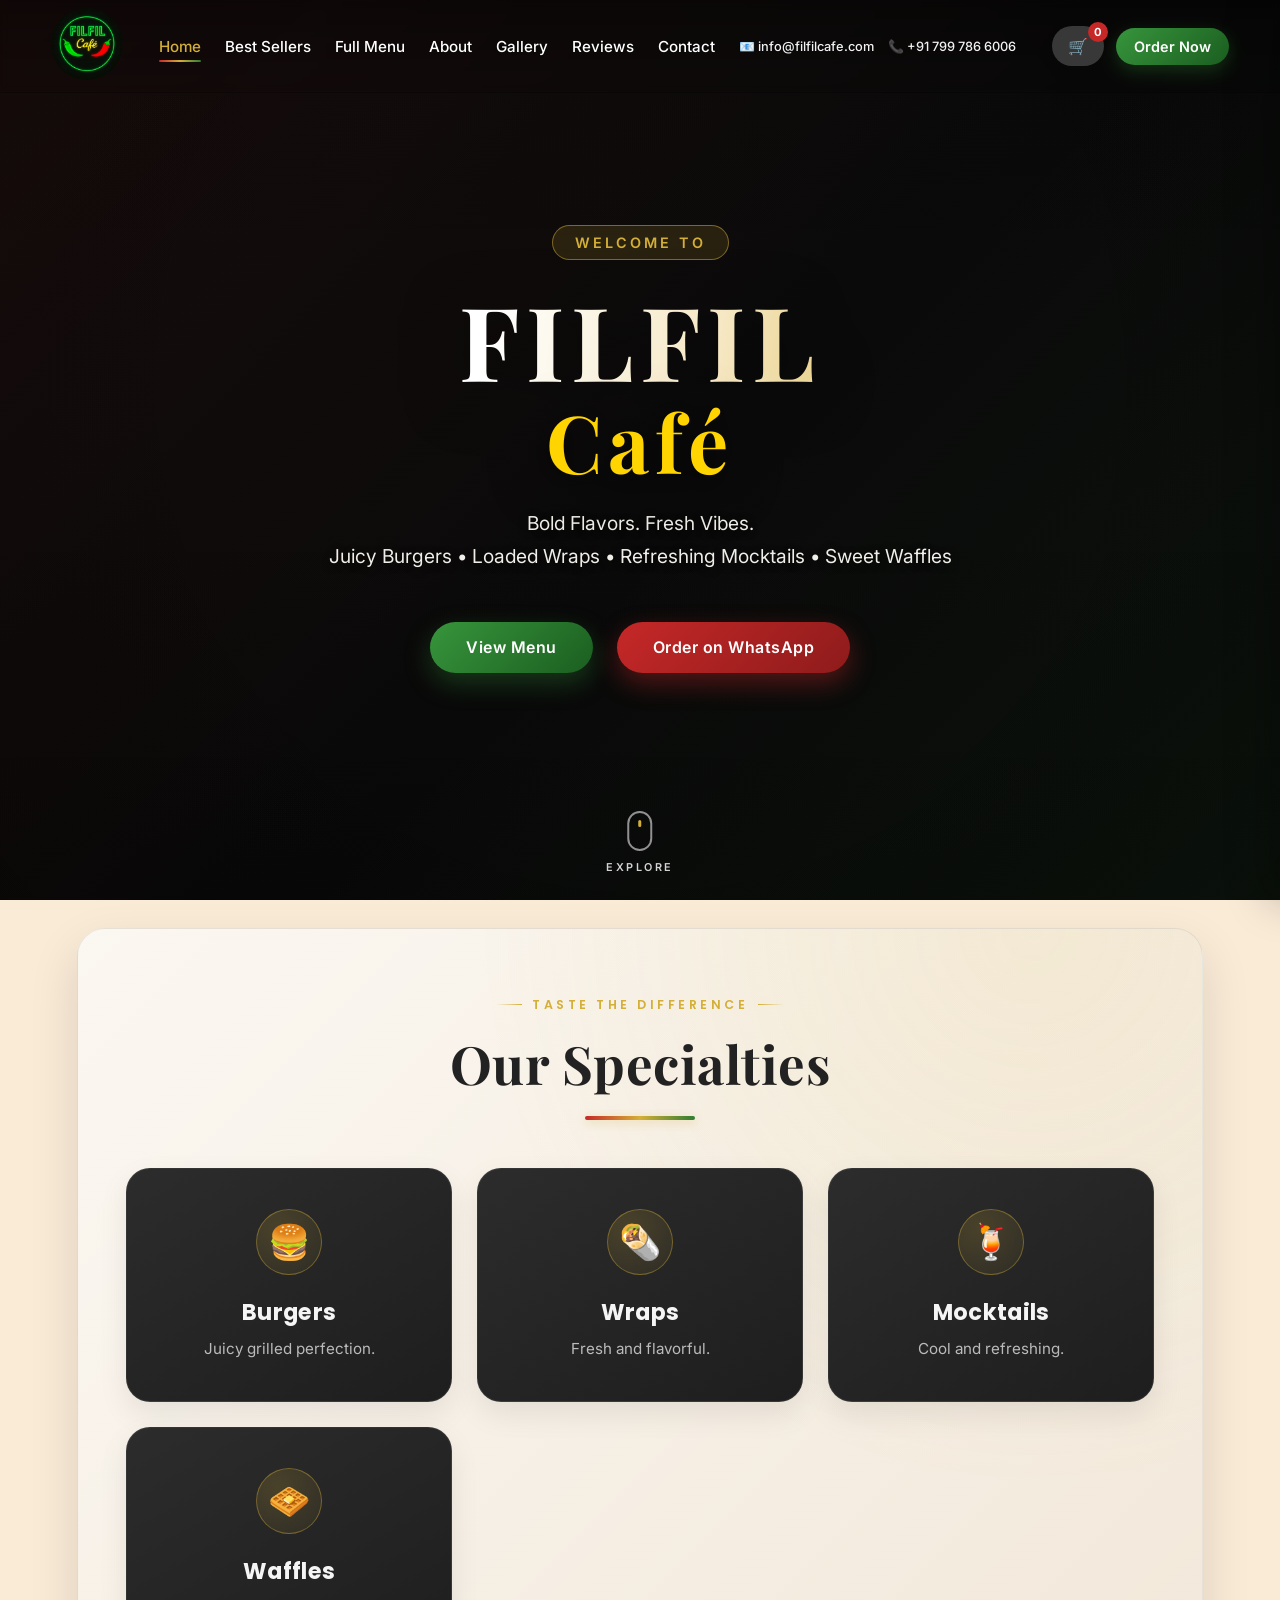
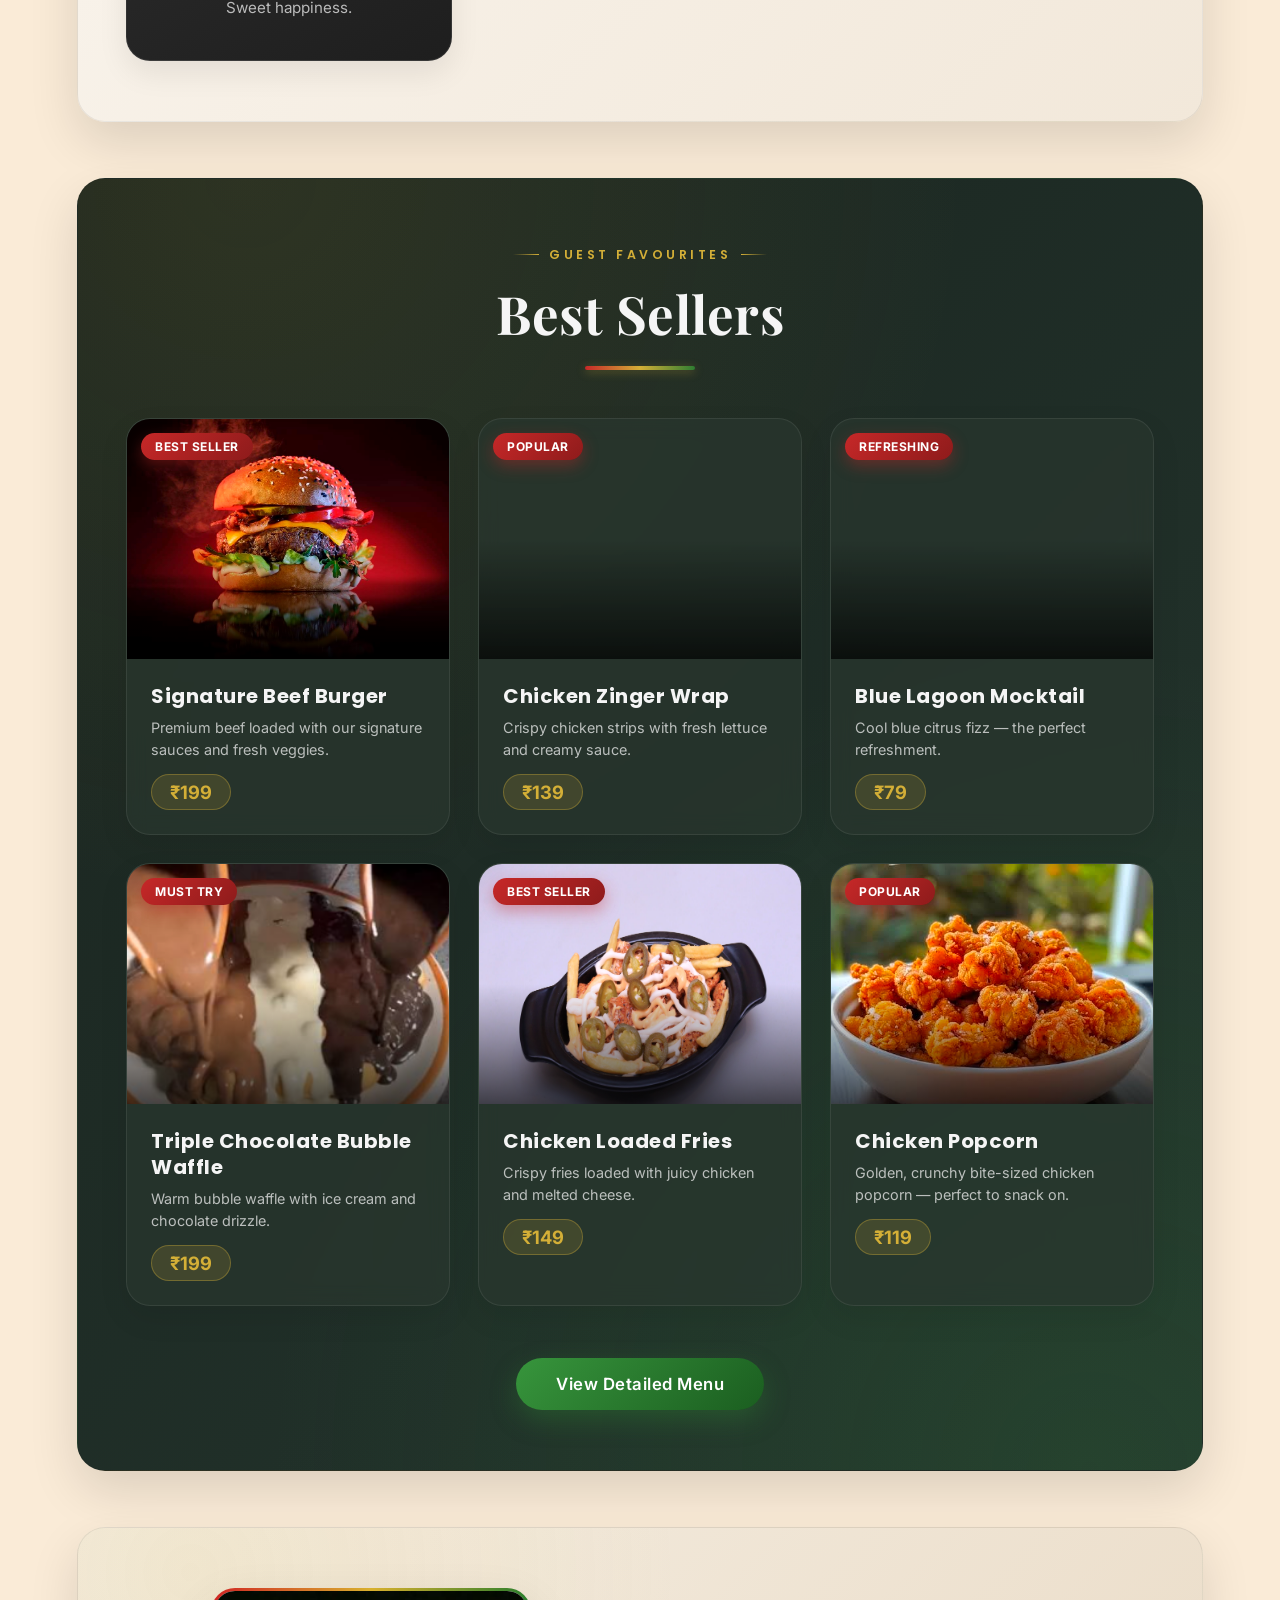
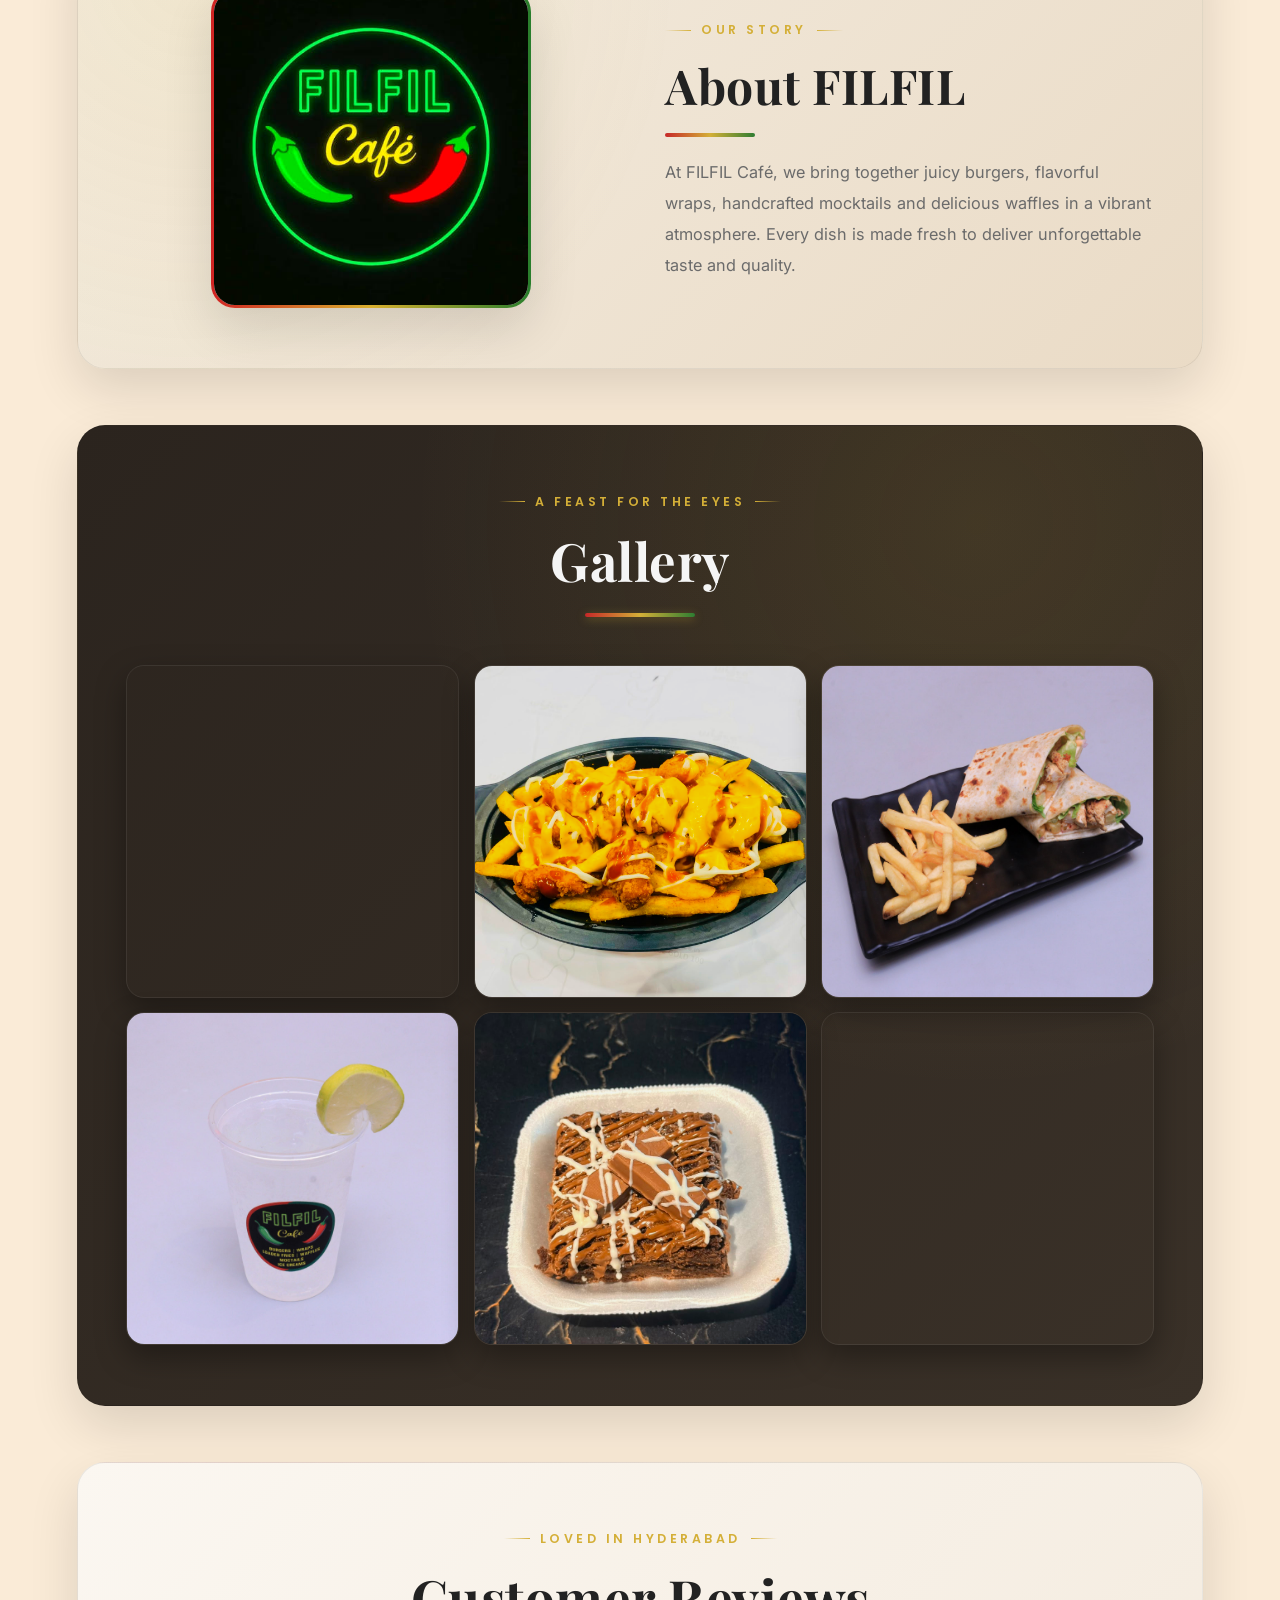
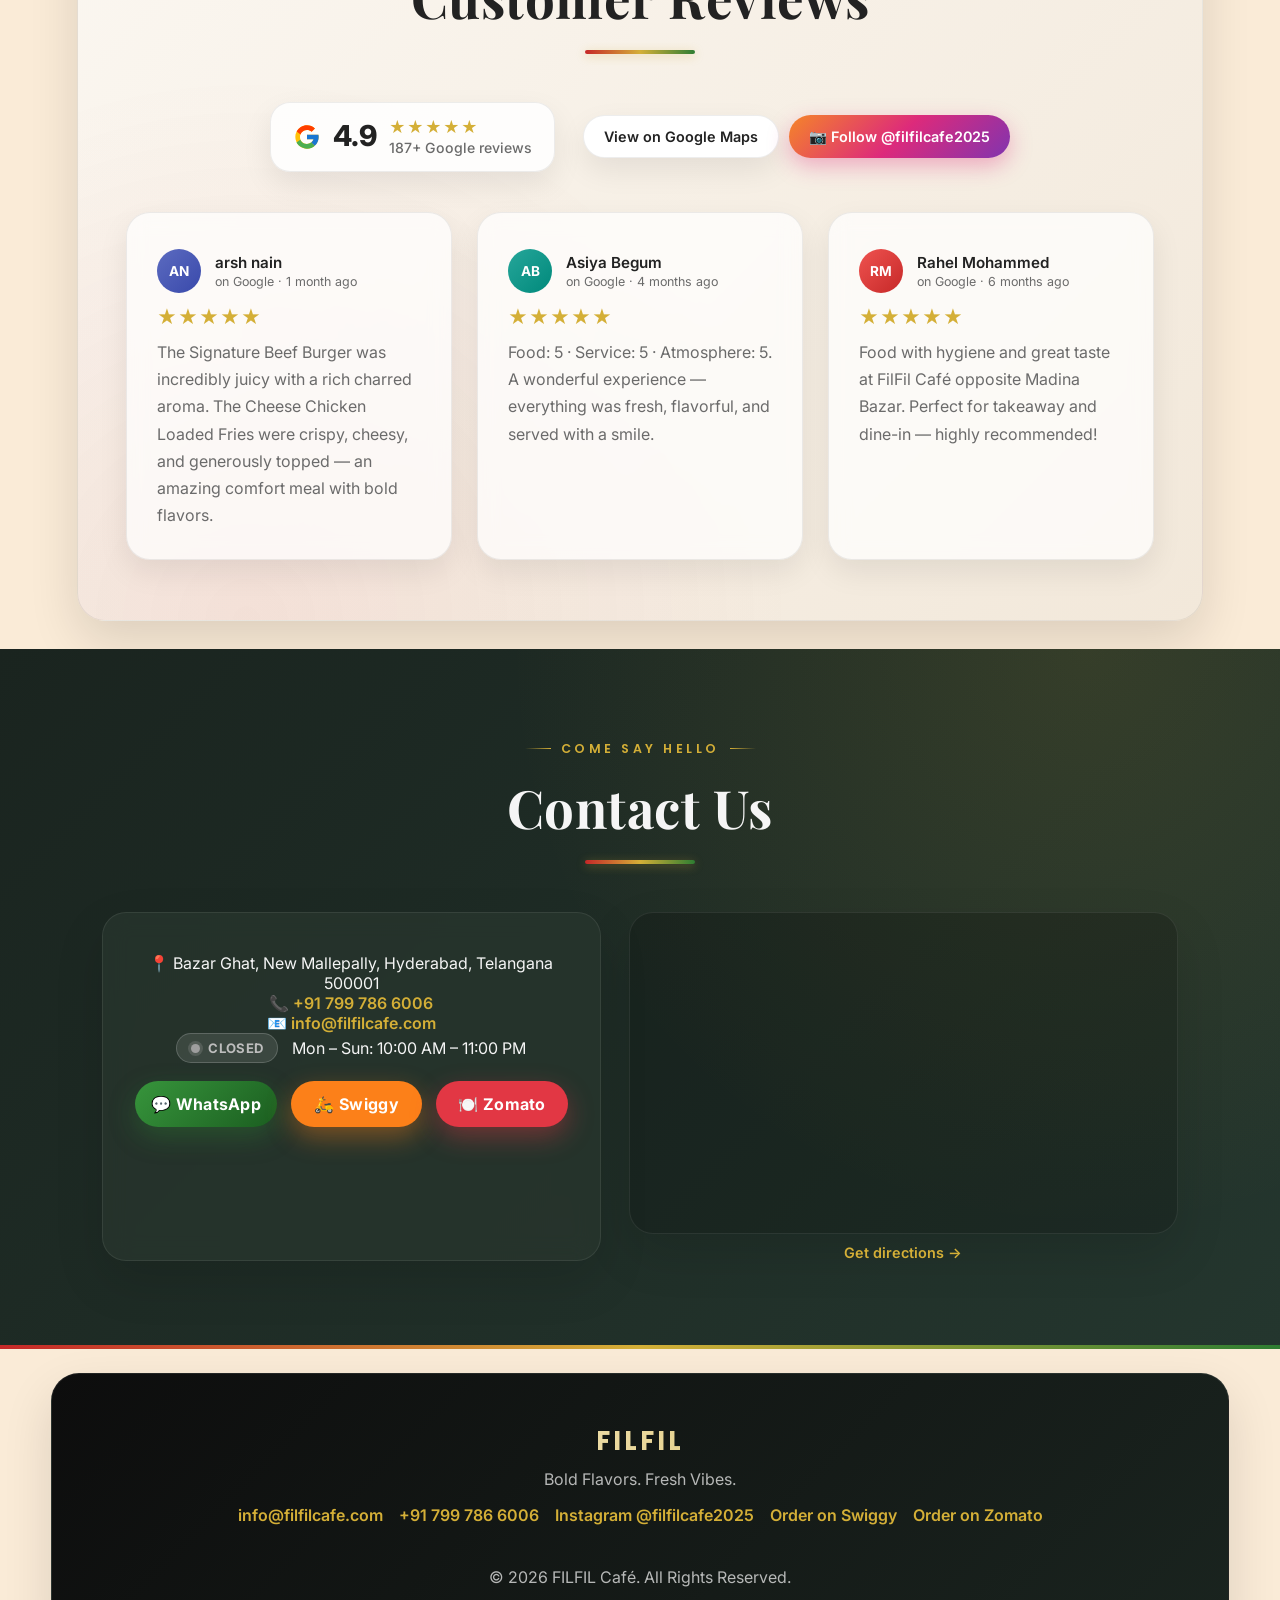
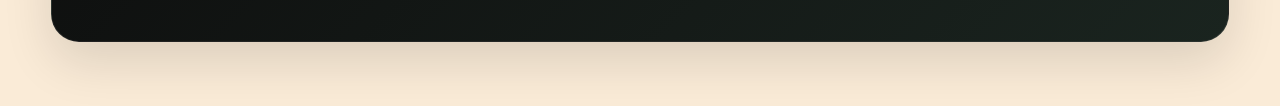
==== index.html @ d8b31bed "video brightend" ====
<!DOCTYPE html>
<html lang="en">
<head>
<meta charset="UTF-8">
<meta name="viewport" content="width=device-width, initial-scale=1.0, viewport-fit=cover">
<title>FILFIL Café | Bold Flavors. Fresh Vibes.</title>

<link rel="preconnect" href="https://fonts.googleapis.com">
<link rel="preconnect" href="https://fonts.gstatic.com" crossorigin>
<link href="https://fonts.googleapis.com/css2?family=Inter:wght@400;500;600;700&family=Playfair+Display:ital,wght@0,600;0,700;0,800;1,500&family=Poppins:wght@400;500;600;700;800&display=swap" rel="stylesheet">
<link rel="stylesheet" href="site.css">

<style>
*{
    margin:0;
    padding:0;
    box-sizing:border-box;
    font-family:'Inter','Segoe UI',Roboto,Helvetica,Arial,sans-serif;
}

h1,h2,h3,h4,h5,h6{
    font-family:'Poppins','Segoe UI',Roboto,Helvetica,Arial,sans-serif;
}

html{
    scroll-behavior:smooth;
}

body{
    color:var(--text);
    background:#FAEBD7;
    overflow-x:hidden;
    padding-bottom:max(40px, env(safe-area-inset-bottom, 0px));
}

/* Soft ambient depth behind the page content */
body::before{
    content:'';
    position:fixed;
    inset:0;
    z-index:-1;
    pointer-events:none;
    background:
        radial-gradient(1200px 620px at 8% -6%, rgba(212,175,55,.07), transparent 60%),
        radial-gradient(1000px 520px at 100% 2%, rgba(46,125,50,.05), transparent 55%),
        radial-gradient(900px 500px at 50% 108%, rgba(198,40,40,.04), transparent 60%);
}

/* Premium tactile buttons: shine sweep on hover */
.btn-primary,
.btn-secondary,
.order-btn,
.detailed-menu-btn{
    position:relative;
    overflow:hidden;
    isolation:isolate;
}

.btn-primary::after,
.btn-secondary::after,
.order-btn::after,
.detailed-menu-btn::after{
    content:'';
    position:absolute;
    top:0;
    left:-125%;
    width:55%;
    height:100%;
    background:linear-gradient(100deg, transparent, rgba(255,255,255,.38), transparent);
    transform:skewX(-18deg);
    transition:left .6s cubic-bezier(.22,1,.36,1);
    pointer-events:none;
    z-index:1;
}

.btn-primary:hover::after,
.btn-secondary:hover::after,
.order-btn:hover::after,
.detailed-menu-btn:hover::after{
    left:135%;
}

@media (prefers-reduced-motion: reduce){
    .btn-primary::after,
    .btn-secondary::after,
    .order-btn::after,
    .detailed-menu-btn::after{
        display:none;
    }
}

.order-btn{
    padding:15px 32px;
    border:none;
    border-radius:30px;
    background:var(--btn-green);
    color:#fff;
    cursor:pointer;
    font-weight:600;
    letter-spacing:.5px;
    text-decoration:none;
    display:inline-block;
    box-shadow:0 10px 26px rgba(46,125,50,.35);
    transition:background .35s, transform .35s, box-shadow .35s;
}

.order-btn:hover{
    background:var(--btn-green-hover);
    transform:translateY(-3px) scale(1.03);
    box-shadow:var(--glow-green);
}

/* Delivery partner buttons */
.delivery-btns{
    display:flex;
    flex-wrap:nowrap;
    align-items:center;
    gap:14px;
    margin-top:18px;
}

.delivery-btn{
    flex:1 1 0;
    display:inline-flex;
    align-items:center;
    justify-content:center;
    gap:8px;
    padding:13px 16px;
    border-radius:30px;
    color:#fff;
    font-weight:700;
    letter-spacing:.3px;
    text-decoration:none;
    white-space:nowrap;
    transition:transform .35s cubic-bezier(.22,1,.36,1), box-shadow .35s, filter .35s;
}

.btn-whatsapp{
    background:var(--btn-green);
    box-shadow:0 10px 26px rgba(46,125,50,.4);
}

.delivery-btn:hover{
    transform:translateY(-3px) scale(1.03);
    filter:brightness(1.05);
}

.btn-swiggy{
    background:#fc8019;
    box-shadow:0 10px 26px rgba(252,128,25,.4);
}

.btn-zomato{
    background:#e23744;
    box-shadow:0 10px 26px rgba(226,55,68,.4);
}

/* HERO */

.hero{
    min-height:100vh;
    min-height:100svh;
    display:flex;
    justify-content:center;
    align-items:center;
    text-align:center;
    position:relative;
    overflow:hidden;
    background:#0a0a0a;
}

.hero-media{
    position:absolute;
    inset:0;
    z-index:0;
    overflow:hidden;
}

.hero-video{
    width:100%;
    height:100%;
    object-fit:cover;
    object-position:center center;
    display:block;
}

.hero-video-mobile{
    display:block;
}

.hero-video-desktop{
    display:none;
}

.hero::after{
    content:'';
    position:absolute;
    inset:0;
    z-index:1;
    background:
        linear-gradient(135deg, rgba(198,40,40,.07) 0%, transparent 55%, rgba(46,125,50,.08) 100%),
        radial-gradient(circle at 50% 42%, transparent 45%, rgba(0,0,0,.2) 100%),
        linear-gradient(180deg, rgba(0,0,0,.1), rgba(0,0,0,0) 50%, rgba(0,0,0,.22));
    pointer-events:none;
}

.hero-content{
    max-width:800px;
    width:100%;
    padding:20px max(20px, env(safe-area-inset-right, 0px)) 20px max(20px, env(safe-area-inset-left, 0px));
    position:relative;
    z-index:2;
    animation:fadeUp 1s ease;
}

@keyframes fadeUp{
    from{opacity:0;transform:translateY(30px);}
    to{opacity:1;transform:translateY(0);}
}

.hero h1{
    font-family:var(--font-display);
    font-size:clamp(3.8rem,11vw,6.4rem);
    font-weight:700;
    letter-spacing:6px;
    line-height:1.05;
    margin-top:26px;
    color:#fff;
    background:linear-gradient(100deg,#ffffff 30%,#f6e8c4 60%,var(--gold));
    -webkit-background-clip:text;
    -webkit-text-fill-color:transparent;
    background-clip:text;
    filter:drop-shadow(0 8px 30px rgba(0,0,0,.5));
}

.hero h2{
    font-family:var(--font-display);
    font-size:clamp(2rem,7vw,5rem);
    font-weight:700;
    letter-spacing:6px;
    line-height:1.05;
    margin-top:6px;
    color:#FFD400;
    -webkit-text-fill-color:#FFD400;
    text-shadow:0 6px 24px rgba(0,0,0,.45);
    filter:drop-shadow(0 8px 30px rgba(0,0,0,.4));
}

.hero .tagline{
    display:inline-block;
    margin-top:12px;
    padding:8px 22px;
    border-radius:30px;
    background:rgba(212,175,55,.14);
    border:1px solid rgba(212,175,55,.5);
    color:var(--gold);
    font-size:.9rem;
    font-weight:600;
    letter-spacing:3px;
    text-transform:uppercase;
    backdrop-filter:blur(6px);
    -webkit-backdrop-filter:blur(6px);
}

.hero p{
    margin-top:24px;
    font-size:1.2rem;
    color:#f0eee9;
    line-height:1.7;
    text-shadow:0 2px 10px rgba(0,0,0,.4);
}

.hero-buttons{
    margin-top:40px;
}

.hero-buttons a{
    text-decoration:none;
    padding:16px 36px;
    margin:10px;
    display:inline-block;
    border-radius:40px;
    font-weight:600;
    letter-spacing:.5px;
    min-height:48px;
    line-height:1.2;
    transition:transform .35s cubic-bezier(.22,1,.36,1), box-shadow .35s ease, background .35s ease;
}

.hero-buttons a:hover{
    transform:translateY(-4px) scale(1.04);
}

.btn-primary{
    background:var(--btn-green);
    color:#fff;
    box-shadow:0 10px 26px rgba(46,125,50,.4);
}

.btn-primary:hover{
    background:var(--btn-green-hover);
    box-shadow:var(--glow-green);
}

.btn-secondary{
    background:var(--btn-red);
    color:#fff;
    box-shadow:0 10px 26px rgba(198,40,40,.4);
}

.btn-secondary:hover{
    background:var(--btn-red-hover);
    box-shadow:var(--glow-red);
}

/* Hero scroll cue */
.scroll-cue{
    position:absolute;
    left:50%;
    bottom:26px;
    transform:translateX(-50%);
    z-index:2;
    display:flex;
    flex-direction:column;
    align-items:center;
    gap:9px;
    color:rgba(255,255,255,.82);
    font-family:var(--font-head);
    font-size:.68rem;
    font-weight:600;
    letter-spacing:2.5px;
    text-transform:uppercase;
    text-decoration:none;
    animation:cueFloat 2.6s ease-in-out infinite;
}

.scroll-cue .mouse{
    width:25px;
    height:40px;
    border:2px solid rgba(255,255,255,.55);
    border-radius:14px;
    display:flex;
    justify-content:center;
    padding-top:7px;
}

.scroll-cue .mouse i{
    width:3px;
    height:7px;
    border-radius:2px;
    background:var(--gold);
    animation:cueDot 2.6s ease-in-out infinite;
}

.scroll-cue .swipe{
    display:none;
    width:30px;
    height:42px;
}

.scroll-cue .swipe svg{
    width:100%;
    height:100%;
    display:block;
    filter:drop-shadow(0 2px 6px rgba(0,0,0,.35));
}

.scroll-cue .swipe-hand{
    animation:cueHand 2.2s ease-in-out infinite;
}

.scroll-cue .swipe-arc{
    opacity:0;
    animation:cueArc 2.2s ease-in-out infinite;
}

.scroll-cue .swipe-arc-2{
    animation-delay:.18s;
}

@keyframes cueHand{
    0%,100%{transform:translate(2px,15px);}
    45%{transform:translate(2px,9px);}
}

@keyframes cueArc{
    0%,55%,100%{opacity:0;}
    30%{opacity:.9;}
}

@keyframes cueFloat{
    0%,100%{transform:translateX(-50%) translateY(0);}
    50%{transform:translateX(-50%) translateY(6px);}
}

@keyframes cueDot{
    0%,100%{opacity:0;transform:translateY(0);}
    50%{opacity:1;transform:translateY(7px);}
}

@media (prefers-reduced-motion: reduce){
    .scroll-cue,
    .scroll-cue .mouse i,
    .scroll-cue .swipe-hand,
    .scroll-cue .swipe-arc{
        animation:none;
    }

    .scroll-cue .swipe-arc{
        opacity:.8;
    }
}

/* SECTIONS */

section{
    padding:28px 6%;
    position:relative;
}

/* Each content section is a floating box on the antique-white page,
   keeping the same colour it had before. */
#specialties .home-section-box{
    background:
        radial-gradient(circle at 85% 0%, rgba(212,175,55,0.10), transparent 45%),
        var(--grad-light);
}

#menu .home-section-box{
    background:
        radial-gradient(circle at 15% 0%, rgba(212,175,55,0.10), transparent 45%),
        radial-gradient(circle at 90% 100%, rgba(46,125,50,0.18), transparent 50%),
        var(--grad-dark-green);
}

#about .home-section-box{
    background:
        radial-gradient(circle at 10% 10%, rgba(212,175,55,0.10), transparent 45%),
        var(--grad-beige);
}

#gallery .home-section-box{
    background:
        radial-gradient(circle at 80% 10%, rgba(212,175,55,0.10), transparent 45%),
        var(--grad-dark-brown);
}

#reviews .home-section-box{
    background:
        radial-gradient(circle at 15% 100%, rgba(198,40,40,0.08), transparent 45%),
        var(--grad-light);
}

/* Contact keeps its full-width band */
#contact{
    padding:84px 8%;
    background:
        radial-gradient(circle at 85% 0%, rgba(212,175,55,0.12), transparent 45%),
        var(--grad-dark-green);
}

.home-section-box{
    max-width:1200px;
    margin:0 auto;
    background:transparent;
    border:none;
    box-shadow:none;
}

/* Box styling for the requested sections */
#specialties .home-section-box,
#menu .home-section-box,
#about .home-section-box,
#gallery .home-section-box,
#reviews .home-section-box{
    padding:60px 48px;
    border-radius:28px;
    border:1px solid var(--border-light);
    box-shadow:var(--shadow-soft);
}

.home-section-inner{
    background:transparent;
    padding:0;
}

.section-title{
    text-align:center;
    font-family:var(--font-display);
    font-size:clamp(2.3rem,4.8vw,3.3rem);
    margin-bottom:52px;
    font-weight:700;
    letter-spacing:.5px;
    color:var(--text);
}

/* Light section titles on dark bands */
#menu .section-title,
#gallery .section-title,
#contact .section-title{
    color:var(--text-light);
}

.section-title::after{
    content:'';
    display:block;
    width:110px;
    height:4px;
    margin:18px auto 0;
    border-radius:2px;
    background:var(--accent-line);
    box-shadow:0 2px 10px rgba(212,175,55,0.4);
}

/* CATEGORIES */

.categories{
    display:grid;
    grid-template-columns:repeat(auto-fit,minmax(250px,1fr));
    gap:25px;
}

.card{
    background:linear-gradient(150deg,#2C2C2C,#1E1E1E);
    border:1px solid rgba(255,255,255,.08);
    padding:40px 24px;
    text-align:center;
    border-radius:24px;
    transition:transform .45s cubic-bezier(.22,1,.36,1), box-shadow .45s ease, border-color .45s ease;
    position:relative;
    overflow:hidden;
    text-decoration:none;
    color:inherit;
    display:block;
    cursor:pointer;
    box-shadow:var(--shadow-card);
}

.card::before{
    content:'';
    position:absolute;
    top:0;left:0;right:0;
    height:4px;
    background:var(--gold);
    transform:scaleX(0);
    transition:transform .4s;
}

.card:hover::before{
    transform:scaleX(1);
}

.card:hover{
    transform:translateY(-12px) scale(1.02);
    box-shadow:var(--shadow-hover);
    border-color:rgba(212,175,55,.45);
}

.card .icon{
    width:66px;
    height:66px;
    margin:0 auto 20px;
    display:flex;
    align-items:center;
    justify-content:center;
    border-radius:50%;
    font-size:34px;
    line-height:1;
    background:radial-gradient(circle at 32% 28%, rgba(212,175,55,.20), rgba(212,175,55,.05));
    border:1px solid rgba(212,175,55,.4);
    transition:transform .45s cubic-bezier(.22,1,.36,1), background .45s ease, border-color .45s ease;
}

.card:hover .icon{
    transform:translateY(-2px) scale(1.08);
    border-color:rgba(46,125,50,.45);
    background:radial-gradient(circle at 32% 28%, rgba(46,125,50,.16), rgba(46,125,50,.04));
}

.card h3{
    font-size:1.4rem;
    margin-bottom:8px;
    color:var(--text-light);
    letter-spacing:.3px;
}

.card p{
    color:var(--text-light-secondary);
    font-size:.95rem;
    line-height:1.6;
}

/* Best Sellers */

.menu-grid{
    display:grid;
    grid-template-columns:repeat(auto-fit,minmax(260px,1fr));
    gap:28px;
}

.menu-item{
    background:rgba(41,54,47,.72);
    border-radius:24px;
    overflow:hidden;
    border:1px solid var(--border);
    transition:transform .45s cubic-bezier(.22,1,.36,1), box-shadow .45s ease, border-color .45s ease;
    position:relative;
    backdrop-filter:blur(10px);
    -webkit-backdrop-filter:blur(10px);
    box-shadow:var(--shadow-card);
}

.menu-item:hover{
    transform:translateY(-12px) scale(1.02);
    box-shadow:var(--shadow-hover);
    border-color:rgba(212,175,55,.4);
}

.menu-item .img-wrap{
    position:relative;
    height:240px;
    overflow:hidden;
}

.menu-item .img-wrap::after{
    content:'';
    position:absolute;
    inset:0;
    background:linear-gradient(to top, rgba(0,0,0,.7) 0%, transparent 50%);
    pointer-events:none;
}

.menu-item img{
    width:100%;
    height:100%;
    object-fit:cover;
    filter:saturate(1.08) contrast(1.04);
    transition:transform .6s cubic-bezier(.22,1,.36,1);
}

.menu-item:hover img{
    transform:scale(1.09);
}

.menu-badge{
    position:absolute;
    top:14px;
    left:14px;
    z-index:2;
    padding:6px 14px;
    border-radius:20px;
    background:var(--btn-red);
    color:#fff;
    font-size:.75rem;
    font-weight:700;
    letter-spacing:.5px;
    text-transform:uppercase;
    box-shadow:0 6px 16px rgba(198,40,40,.4);
}

.menu-content{
    padding:24px;
}

.menu-content h3{
    font-size:1.25rem;
    margin-bottom:8px;
    line-height:1.3;
    color:var(--text-light);
}

.menu-content p{
    color:var(--text-light-secondary);
    font-size:.9rem;
    line-height:1.5;
}

.price{
    display:inline-block;
    margin-top:14px;
    padding:6px 18px;
    border-radius:20px;
    background:rgba(212,175,55,.16);
    border:1px solid rgba(212,175,55,.35);
    color:var(--gold);
    font-weight:700;
    font-size:1.15rem;
}

/* ABOUT */

.about{
    display:grid;
    grid-template-columns:1fr 1fr;
    gap:50px;
    align-items:center;
}

.about img{
    width:100%;
    max-width:320px;
    height:auto;
    display:block;
    margin:0 auto;
    border-radius:24px;
    border:3px solid transparent;
    background:linear-gradient(#fff,#fff) padding-box,
                var(--accent-line) border-box;
    box-shadow:var(--shadow-soft);
    filter:saturate(1.06) contrast(1.03);
    transition:transform .5s cubic-bezier(.22,1,.36,1), box-shadow .5s ease;
}

.about img:hover{
    transform:translateY(-6px) scale(1.02);
    box-shadow:var(--shadow-hover);
}

.about h2{
    font-family:var(--font-display);
    font-size:clamp(2.1rem,4vw,3rem);
    margin-bottom:20px;
    font-weight:700;
    letter-spacing:.5px;
    color:var(--text);
}

.about h2::after{
    content:'';
    display:block;
    width:90px;
    height:4px;
    margin:16px 0 0;
    border-radius:2px;
    background:var(--accent-line);
}

.about p{
    color:var(--text-secondary);
    line-height:1.9;
    font-size:1.02rem;
}

/* GALLERY */

.gallery{
    display:grid;
    grid-template-columns:repeat(3,minmax(0,1fr));
    gap:15px;
}

.gallery img{
    width:100%;
    height:auto;
    aspect-ratio:1;
    object-fit:cover;
    display:block;
    position:relative;
    border-radius:18px;
    border:1px solid var(--border);
    filter:saturate(1.06) contrast(1.04) brightness(.95);
    box-shadow:0 12px 30px rgba(0,0,0,.35);
    transition:transform .55s cubic-bezier(.22,1,.36,1), filter .5s ease, box-shadow .5s ease, opacity .5s ease;
}

.gallery:hover img{
    opacity:.5;
}

.gallery img:hover{
    opacity:1;
    transform:scale(1.06);
    filter:saturate(1.12) contrast(1.06) brightness(1.06);
    box-shadow:0 24px 55px rgba(0,0,0,.5);
    z-index:2;
    border-color:rgba(212,175,55,.5);
}

/* REVIEWS */

.review-grid{
    display:grid;
    grid-template-columns:repeat(auto-fit,minmax(300px,1fr));
    gap:25px;
}

.review{
    background:rgba(255,255,255,.72);
    border:1px solid var(--border-light);
    padding:36px 30px 30px;
    border-radius:24px;
    transition:transform .45s cubic-bezier(.22,1,.36,1), box-shadow .45s ease, border-color .45s ease;
    position:relative;
    backdrop-filter:blur(10px);
    -webkit-backdrop-filter:blur(10px);
    box-shadow:var(--shadow-card);
}

.review::before{
    content:'"';
    position:absolute;
    top:12px;
    left:20px;
    font-size:3.4rem;
    line-height:1;
    color:rgba(212,175,55,.5);
    font-family:Georgia,serif;
}

.review:hover{
    transform:translateY(-8px) scale(1.02);
    border-color:rgba(212,175,55,.4);
    box-shadow:var(--shadow-hover);
}

.review p{
    margin-top:10px;
    color:var(--text-secondary);
    font-style:italic;
    line-height:1.7;
}

.stars{
    color:var(--gold);
    font-size:1.2rem;
    letter-spacing:1px;
}

/* Google reviews + social proof */
.reviews-social{
    display:flex;
    flex-wrap:wrap;
    align-items:center;
    justify-content:center;
    gap:20px 28px;
    margin-bottom:40px;
}

.google-rating-badge{
    display:flex;
    align-items:center;
    gap:12px;
    padding:14px 22px;
    border-radius:20px;
    background:rgba(255,255,255,.85);
    border:1px solid var(--border-light);
    box-shadow:var(--shadow-card);
}

.google-rating-badge .g-icon{
    width:28px;
    height:28px;
    flex-shrink:0;
}

.google-score{
    font-size:1.8rem;
    font-weight:800;
    color:var(--text);
    line-height:1;
}

.google-rating-badge .stars{
    font-size:1rem;
}

.google-count{
    font-size:.88rem;
    color:var(--text-secondary);
    font-weight:500;
}

.reviews-actions{
    display:flex;
    flex-wrap:wrap;
    gap:10px;
    justify-content:center;
}

.btn-google,
.btn-instagram{
    display:inline-flex;
    align-items:center;
    gap:8px;
    padding:12px 20px;
    border-radius:30px;
    font-size:.9rem;
    font-weight:600;
    text-decoration:none;
    transition:transform .3s, box-shadow .3s;
}

.btn-google{
    background:#fff;
    color:var(--text);
    border:1px solid var(--border-light);
    box-shadow:var(--shadow-card);
}

.btn-google:hover{
    transform:translateY(-2px);
    box-shadow:var(--shadow-soft);
}

.btn-instagram{
    background:linear-gradient(135deg,#f58529,#dd2a7b,#8134af);
    color:#fff;
    box-shadow:0 8px 22px rgba(221,42,123,.35);
}

.btn-instagram:hover{
    transform:translateY(-2px) scale(1.02);
    box-shadow:0 12px 28px rgba(221,42,123,.45);
}

.review-google::before{
    display:none;
}

.review-head{
    display:flex;
    align-items:center;
    gap:14px;
    margin-bottom:12px;
}

.review-avatar{
    width:44px;
    height:44px;
    border-radius:50%;
    display:flex;
    align-items:center;
    justify-content:center;
    font-size:.85rem;
    font-weight:700;
    color:#fff;
    flex-shrink:0;
    text-transform:uppercase;
}

.review-avatar.av-1{background:linear-gradient(135deg,#5c6bc0,#3949ab);}
.review-avatar.av-2{background:linear-gradient(135deg,#26a69a,#00897b);}
.review-avatar.av-3{background:linear-gradient(135deg,#ef5350,#c62828);}

.review-meta{
    text-align:left;
    min-width:0;
}

.review-meta strong{
    display:block;
    font-size:.95rem;
    color:var(--text);
    font-weight:600;
}

.review-source{
    display:block;
    font-size:.78rem;
    color:var(--text-secondary);
    margin-top:2px;
}

.review-google .stars{
    margin-bottom:8px;
}

.review-google p{
    font-style:normal;
    text-align:left;
}

/* CONTACT */

.contact{
    text-align:center;
}

.contact-layout{
    display:grid;
    grid-template-columns:1fr 1.1fr;
    gap:28px;
    max-width:1100px;
    margin:0 auto;
    align-items:stretch;
}

.contact-box{
    background:rgba(41,54,47,.72);
    border:1px solid var(--border);
    padding:40px 32px;
    border-radius:24px;
    color:var(--text-light);
    backdrop-filter:blur(12px);
    -webkit-backdrop-filter:blur(12px);
    box-shadow:var(--shadow-soft);
    text-align:center;
}

.contact-map{
    border-radius:24px;
    overflow:hidden;
    border:1px solid var(--border);
    box-shadow:var(--shadow-soft);
    min-height:320px;
    background:rgba(0,0,0,.2);
}

.contact-map-wrap{
    display:flex;
    flex-direction:column;
    gap:10px;
}

.contact-map-wrap .map-link{
    text-align:center;
    margin-top:0;
}

.contact-map iframe{
    display:block;
    width:100%;
    height:100%;
    min-height:320px;
    border:0;
}

.hours-row{
    display:flex;
    flex-wrap:wrap;
    align-items:center;
    justify-content:center;
    gap:10px 14px;
}

.open-badge{
    display:inline-flex;
    align-items:center;
    gap:8px;
    padding:6px 14px;
    border-radius:20px;
    font-size:.82rem;
    font-weight:700;
    letter-spacing:.3px;
    text-transform:uppercase;
    background:rgba(255,255,255,.1);
    border:1px solid rgba(255,255,255,.18);
}

.open-dot{
    width:9px;
    height:9px;
    border-radius:50%;
    flex-shrink:0;
    background:#9e9e9e;
    box-shadow:0 0 0 3px rgba(158,158,158,.25);
}

.open-badge.is-open .open-dot{
    background:#4caf50;
    box-shadow:0 0 0 3px rgba(76,175,80,.3);
    animation:openPulse 2s ease infinite;
}

.open-badge.is-closed .open-dot{
    background:#9e9e9e;
}

.open-badge.is-open{
    color:#a5d6a7;
    border-color:rgba(76,175,80,.35);
}

.open-badge.is-closed{
    color:#bdbdbd;
}

@keyframes openPulse{
    0%,100%{opacity:1;}
    50%{opacity:.55;}
}

.contact p{
    margin:16px 0;
    color:var(--text-light);
}

.map-link{
    display:inline-block;
    margin-top:12px;
    color:var(--gold);
    font-weight:600;
    font-size:.9rem;
    text-decoration:none;
}

.map-link:hover{
    color:#fff;
}

/* FOOTER */

.detailed-menu-btn{
    display:block;
    margin:52px auto 0;
    padding:16px 40px;
    border:none;
    border-radius:30px;
    background:var(--btn-green);
    color:#fff;
    font-size:1.05rem;
    font-weight:600;
    letter-spacing:.5px;
    cursor:pointer;
    transition:background .35s, transform .35s cubic-bezier(.22,1,.36,1), box-shadow .35s;
    box-shadow:0 10px 26px rgba(46,125,50,.4);
}

.detailed-menu-btn:hover{
    background:var(--btn-green-hover);
    transform:translateY(-4px) scale(1.03);
    box-shadow:var(--glow-green);
}

.gradient-line{
    height:4px;
    background:var(--accent-line);
}

/* MOBILE */

@media(max-width:900px){

section{
    padding:18px max(4%, env(safe-area-inset-left, 0px)) 18px max(4%, env(safe-area-inset-right, 0px));
}

#contact{
    padding:56px max(5%, env(safe-area-inset-left, 0px));
}

#specialties .home-section-box,
#menu .home-section-box,
#about .home-section-box,
#gallery .home-section-box,
#reviews .home-section-box{
    padding:40px 22px;
    border-radius:22px;
}

.home-section-inner{
    padding:0;
}

.section-title{
    font-size:2rem;
    margin-bottom:34px;
}

.categories{
    grid-template-columns:repeat(2, minmax(0, 1fr));
    gap:16px;
}

.card{
    padding:28px 16px;
}

.card .icon{
    width:58px;
    height:58px;
    margin-bottom:16px;
    font-size:30px;
}

.card h3{
    font-size:1.2rem;
}

.about{
    grid-template-columns:1fr;
    gap:28px;
}

.hero{
    min-height:100svh;
    min-height:100dvh;
}

.hero h1{
    font-size:clamp(2.5rem,12vw,3.5rem);
    letter-spacing:2px;
}

.hero h2{
    font-size:clamp(2.5rem,12vw,3.5rem);
    letter-spacing:2px;
}

.hero p{
    font-size:1rem;
    padding:0 8px;
}

.hero-buttons a{
    display:block;
    width:100%;
    max-width:320px;
    margin:10px auto;
}

.menu-grid{
    grid-template-columns:1fr;
}

.menu-item .img-wrap{
    height:200px;
}

.gallery{
    grid-template-columns:repeat(2,minmax(0,1fr));
    gap:10px;
}

.gallery img{
    aspect-ratio:1;
    border-radius:12px;
}

.contact-box{
    padding:24px 16px;
}

.contact-layout{
    grid-template-columns:1fr;
    gap:20px;
}

.contact-map,
.contact-map iframe{
    min-height:260px;
}

.reviews-social{
    flex-direction:column;
    gap:16px;
}

.reviews-actions{
    width:100%;
}

.btn-google,
.btn-instagram{
    width:100%;
    justify-content:center;
}

.review-grid{ 
    grid-template-columns:1fr;
}

.detailed-menu-btn{
    width:100%;
    max-width:320px;
    min-height:48px;
}

}

@media (min-width:601px) and (max-width:900px){
    .menu-grid{
        grid-template-columns:repeat(2, minmax(0, 1fr));
    }
}

@media (min-width:901px){
    .hero-video-mobile{
        display:none;
    }

    .hero-video-desktop{
        display:block;
    }
}

@media(max-width:480px){
    section{
        padding:14px max(3%, env(safe-area-inset-left, 0px)) 14px max(3%, env(safe-area-inset-right, 0px));
    }

    #contact{
        padding:44px max(4%, env(safe-area-inset-left, 0px));
    }

    #specialties .home-section-box,
    #menu .home-section-box,
    #about .home-section-box,
    #gallery .home-section-box,
    #reviews .home-section-box{
        padding:32px 18px;
    }

    .home-section-inner{
        padding:0;
    }

    .section-title{
        font-size:1.7rem;
    }

    .categories{
        grid-template-columns:1fr;
    }

    .card .icon{
        width:56px;
        height:56px;
    }

    .gallery{
        gap:8px;
    }

    .gallery img{
        aspect-ratio:4/3;
        border-radius:10px;
    }

    .scroll-cue{
        bottom:16px;
        font-size:.6rem;
        gap:6px;
    }

    .scroll-cue .mouse{
        display:none;
    }

    .scroll-cue .swipe{
        display:block;
    }

    .hero .tagline{
        font-size:0.8rem;
        padding:6px 14px;
    }

    .hero-buttons{
        margin-top:28px;
    }

    .hero-buttons a{
        max-width:none;
        padding:14px 24px;
    }

    .review{
        padding:24px 20px;
    }

    .order-btn{
        width:100%;
        text-align:center;
        min-height:48px;
    }

    .delivery-btns{
        gap:8px;
    }

    .delivery-btn{
        padding:12px 6px;
        gap:5px;
        letter-spacing:0;
        font-size:clamp(0.72rem, 3.4vw, 0.9rem);
    }
}

@media (hover:none){
    .card:hover,
    .menu-item:hover,
    .review:hover,
    .hero-buttons a:hover{
        transform:none;
        box-shadow:none;
    }
}
</style>
</head>

<body>

<nav class="site-nav">
    <a href="index.html#home" class="logo-link"><img src="logo.jpeg" alt="FILFIL Café" width="72" height="72" decoding="async"></a>
    <button type="button" class="nav-burger" id="nav-burger" aria-label="Open menu" aria-expanded="false" aria-controls="nav-menu">
        <span class="nav-burger-lines" aria-hidden="true">
            <span></span>
            <span></span>
            <span></span>
        </span>
        <span class="nav-burger-label">Menu</span>
    </button>
    <div class="nav-menu" id="nav-menu">
        <ul>
            <li><a href="#home">Home</a></li>
            <li><a href="#menu">Best Sellers</a></li>
            <li><a href="menu.html">Full Menu</a></li>
            <li><a href="#about">About</a></li>
            <li><a href="#gallery">Gallery</a></li>
            <li><a href="#reviews">Reviews</a></li>
            <li><a href="#contact">Contact</a></li>
        </ul>
        <div class="nav-contact">
            <a href="mailto:info@filfilcafe.com">📧 info@filfilcafe.com</a>
            <a href="https://wa.me/917997866006" target="_blank" rel="noopener">📞 +91 799 786 6006</a>
        </div>
    </div>
    <div class="nav-actions">
        <button type="button" class="cart-toggle-btn" id="cart-toggle" aria-label="Open cart">
            <span aria-hidden="true">🛒</span>
            <span class="cart-label">Cart</span>
            <span id="cart-count">0</span>
        </button>
        <a href="menu.html" class="nav-order-btn"><span class="nav-btn-text-long">Order Now</span><span class="nav-btn-text-short">Order</span></a>
    </div>
</nav>
<div class="nav-overlay" id="nav-overlay"></div>

<section class="hero" id="home">
    <div class="hero-media" aria-hidden="true">
        <video class="hero-video hero-video-mobile" autoplay muted loop playsinline preload="metadata">
            <source src="Filfil new video mobile.mp4" type="video/mp4">
        </video>
        <video class="hero-video hero-video-desktop" autoplay muted loop playsinline preload="metadata">
            <source src="Filfil video dekstop.mp4" type="video/mp4">
        </video>
    </div>
    <div class="hero-content"> 
        <span class="tagline">Welcome to</span>
        <h1>FILFIL </h1><h2>Café</h2>

        <p>
            Bold Flavors. Fresh Vibes.<br>
            Juicy Burgers • Loaded Wraps • Refreshing Mocktails • Sweet Waffles
        </p>

        <div class="hero-buttons">
            <a href="menu.html" class="btn-primary">View Menu</a>
            <a href="https://wa.me/917997866006?text=Hello%20FILFIL%20Caf%C3%A9!%20I%20would%20like%20to%20place%20an%20order." class="btn-secondary" target="_blank" rel="noopener">Order on WhatsApp</a>
        </div>
    </div>
    <a href="#specialties" class="scroll-cue" aria-label="Scroll to explore the menu">
        <span class="mouse" aria-hidden="true"><i></i></span>
        <span class="swipe" aria-hidden="true">
            <svg viewBox="0 0 28 40" fill="none" xmlns="http://www.w3.org/2000/svg">
                <path class="swipe-arc swipe-arc-1" d="M8 9 Q14 3 20 9" stroke="var(--gold)" stroke-width="1.8" stroke-linecap="round"/>
                <path class="swipe-arc swipe-arc-2" d="M5.5 13 Q14 4 22.5 13" stroke="var(--gold)" stroke-width="1.6" stroke-linecap="round"/>
                <g class="swipe-hand" transform="translate(2 15)">
                    <path d="M9 11.24V7.5C9 6.12 10.12 5 11.5 5S14 6.12 14 7.5v3.74c1.21-.81 2-2.18 2-3.74C16 5.01 13.99 3 11.5 3S7 5.01 7 7.5c0 1.56.79 2.93 2 3.74zM18.84 15.87l-4.54-2.26c-.17-.07-.35-.11-.54-.11H13v-6c0-.83-.67-1.5-1.5-1.5S10 6.67 10 7.5v10.74l-3.44-.72c-.37-.08-.76.04-1.03.31l-1.06 1.06 5.09 5.09c.28.28.66.44 1.06.44h6.79c.75 0 1.38-.55 1.49-1.29l.76-5.32c.09-.63-.23-1.25-.79-1.53z" fill="#fff"/>
                </g>
            </svg>
        </span>
        <span>Explore</span>
    </a>
</section>

<section id="specialties">
    <div class="home-section-box">
        <div class="home-section-inner">
            <div class="section-head">
                <span class="eyebrow">Taste the difference</span>
                <h2 class="section-title">Our Specialties</h2>
            </div>

            <div class="categories">

                <a href="menu.html#burger" class="card">
                    <span class="icon" aria-hidden="true">🍔</span>
                    <h3>Burgers</h3>
                    <p>Juicy grilled perfection.</p>
                </a>

                <a href="menu.html#wrap" class="card">
                    <span class="icon" aria-hidden="true">🌯</span>
                    <h3>Wraps</h3>
                    <p>Fresh and flavorful.</p>
                </a>

                <a href="menu.html#mocktail" class="card">
                    <span class="icon" aria-hidden="true">🍹</span>
                    <h3>Mocktails</h3>
                    <p>Cool and refreshing.</p>
                </a>

                <a href="menu.html#waffle" class="card">
                    <span class="icon" aria-hidden="true">🧇</span>
                    <h3>Waffles</h3>
                    <p>Sweet happiness.</p>
                </a>

            </div>
        </div>
    </div>
</section>

<section id="menu">
    <div class="home-section-box">
        <div class="home-section-inner">
            <div class="section-head">
                <span class="eyebrow">Guest favourites</span>
                <h2 class="section-title">Best Sellers</h2>
            </div>

            <div class="menu-grid">

                <div class="menu-item">
                    <div class="img-wrap">
                        <span class="menu-badge">Best Seller</span>
                        <img src="Photos to be changed/Signature beef burger.jpg" alt="Signature Beef Burger" loading="lazy" decoding="async">
                    </div>
                    <div class="menu-content">
                        <h3>Signature Beef Burger</h3>
                        <p>Premium beef loaded with our signature sauces and fresh veggies.</p>
                        <div class="price">₹199</div>
                    </div>
                </div>

                <div class="menu-item">
                    <div class="img-wrap">
                        <span class="menu-badge">Popular</span>
                        <img src="photos of menu/WhatsApp Image 2026-06-17 at 05.27.34.jpeg" alt="Chicken Zinger Wrap" loading="lazy" decoding="async">
                    </div>
                    <div class="menu-content">
                        <h3>Chicken Zinger Wrap</h3>
                        <p>Crispy chicken strips with fresh lettuce and creamy sauce.</p>
                        <div class="price">₹139</div>
                    </div>
                </div>

                <div class="menu-item">
                    <div class="img-wrap">
                        <span class="menu-badge">Refreshing</span>
                        <img src="photos of menu/WhatsApp Image 2026-06-17 at 05.24.33 (3).jpeg" alt="Blue Lagoon Mocktail" loading="lazy" decoding="async">
                    </div>
                    <div class="menu-content">
                        <h3>Blue Lagoon Mocktail</h3>
                        <p>Cool blue citrus fizz — the perfect refreshment.</p>
                        <div class="price">₹79</div>
                    </div>
                </div>

                <div class="menu-item">
                    <div class="img-wrap">
                        <span class="menu-badge">Must Try</span>
                        <img src="Photos to be changed/Triple Chocolate Bubble Waffle.png" alt="Triple Chocolate Bubble Waffle" loading="lazy" decoding="async">
                    </div>
                    <div class="menu-content">
                        <h3>Triple Chocolate Bubble Waffle</h3>
                        <p>Warm bubble waffle with ice cream and chocolate drizzle.</p>
                        <div class="price">₹199</div>
                    </div>
                </div>

                <div class="menu-item">
                    <div class="img-wrap">
                        <span class="menu-badge">Best Seller</span>
                        <img src="photos of menu/WhatsApp Image 2026-06-17 at 05.24.43.jpeg" alt="Chicken Loaded Fries" loading="lazy" decoding="async">
                    </div>
                    <div class="menu-content">
                        <h3>Chicken Loaded Fries</h3>
                        <p>Crispy fries loaded with juicy chicken and melted cheese.</p>
                        <div class="price">₹149</div>
                    </div>
                </div>

                <div class="menu-item">
                    <div class="img-wrap">
                        <span class="menu-badge">Popular</span>
                        <img src="photos of menu/WhatsApp Image 2026-06-17 at 05.24.31.jpeg" alt="Chicken Popcorn" loading="lazy" decoding="async">
                    </div>
                    <div class="menu-content">
                        <h3>Chicken Popcorn</h3>
                        <p>Golden, crunchy bite-sized chicken popcorn — perfect to snack on.</p>
                        <div class="price">₹119</div>
                    </div>
                </div>

            </div>
            <button class="detailed-menu-btn" onclick="window.location.href='menu.html'">View Detailed Menu</button>
        </div>
    </div>
</section>

<section id="about">
    <div class="home-section-box">
        <div class="home-section-inner">
            <div class="about">

                <img src="logo.jpeg" alt="FILFIL Café" loading="lazy" decoding="async">

                <div>
                    <span class="eyebrow">Our story</span>
                    <h2>About FILFIL</h2>

                    <p>
                        At FILFIL Café, we bring together juicy burgers,
                        flavorful wraps, handcrafted mocktails and delicious
                        waffles in a vibrant atmosphere. Every dish is made
                        fresh to deliver unforgettable taste and quality.
                    </p>
                </div>

            </div>
        </div>
    </div>
</section>

<section id="gallery">
    <div class="home-section-box">
        <div class="home-section-inner">
            <div class="section-head">
                <span class="eyebrow">A feast for the eyes</span>
                <h2 class="section-title">Gallery</h2>
            </div>

            <div class="gallery">
                <img src="photos of menu/WhatsApp Image 2026-06-17 at 05.25.32.jpeg" alt="Double Decker Beef Burger" loading="lazy" decoding="async">
                <img src="photos of menu/WhatsApp Image 2026-06-17 at 05.24.43 (2).jpeg" alt="Cheese Loaded Fries" loading="lazy" decoding="async">
                <img src="photos of menu/WhatsApp Image 2026-06-17 at 05.24.40.jpeg" alt="Chicken Wrap" loading="lazy" decoding="async">
                <img src="photos of menu/WhatsApp Image 2026-06-17 at 05.24.33 (2).jpeg" alt="Virgin Mojito" loading="lazy" decoding="async">
                <img src="photos of menu/WhatsApp Image 2026-06-17 at 05.26.31.jpeg" alt="KitKat Brownie" loading="lazy" decoding="async">
                <img src="photos of menu/WhatsApp Image 2026-06-17 at 05.24.31 (2).jpeg" alt="Triple Chocolate Bubble" loading="lazy" decoding="async">
            </div>
        </div>
    </div>
</section>

<section id="reviews">
    <div class="home-section-box">
        <div class="home-section-inner">
            <div class="section-head">
                <span class="eyebrow">Loved in Hyderabad</span>
                <h2 class="section-title">Customer Reviews</h2>
            </div>

            <div class="reviews-social">
                <div class="google-rating-badge">
                    <svg class="g-icon" viewBox="0 0 48 48" aria-hidden="true"><path fill="#FFC107" d="M43.611 20.083H42V20H24v8h11.303C33.654 32.657 29.083 36 24 36c-6.627 0-12-5.373-12-12s5.373-12 12-12c3.059 0 5.842 1.154 7.961 3.039l5.657-5.657C33.64 6.053 28.991 4 24 4 12.955 4 4 12.955 4 24s8.955 20 20 20 20-8.955 20-20c0-1.341-.138-2.65-.389-3.917z"/><path fill="#FF3D00" d="m6.306 14.691 6.571 4.819C14.655 15.108 18.961 12 24 12c3.059 0 5.842 1.154 7.961 3.039l5.657-5.657C33.64 6.053 28.991 4 24 4 16.318 4 9.656 8.337 6.306 14.691z"/><path fill="#4CAF50" d="M24 44c5.166 0 9.86-1.977 13.409-5.192l-6.19-5.238A11.91 11.91 0 0 1 24 36c-5.048 0-9.606-3.07-11.469-7.436l-6.52 5.025C9.505 39.556 16.227 44 24 44z"/><path fill="#1976D2" d="M43.611 20.083H42V20H24v8h11.303a12.04 12.04 0 0 1-4.087 5.571l.003-.002 6.19 5.238C36.971 39.205 44 34 44 24c0-1.341-.138-2.65-.389-3.917z"/></svg>
                    <span class="google-score">4.9</span>
                    <div>
                        <div class="stars" aria-label="4.9 out of 5 stars">★★★★★</div>
                        <span class="google-count">187+ Google reviews</span>
                    </div>
                </div>
                <div class="reviews-actions">
                    <a class="btn-google" href="https://www.google.com/maps/search/FilFil+Cafe+New+Mallepally+Hyderabad" target="_blank" rel="noopener noreferrer">View on Google Maps</a>
                    <a class="btn-instagram" href="https://www.instagram.com/filfilcafe2025/" target="_blank" rel="noopener noreferrer" aria-label="Follow FILFIL Café on Instagram">📷 Follow @filfilcafe2025</a>
                </div>
            </div>

            <div class="review-grid">

                <div class="review review-google">
                    <div class="review-head">
                        <div class="review-avatar av-1" aria-hidden="true">AN</div>
                        <div class="review-meta">
                            <strong>arsh nain</strong>
                            <span class="review-source">on Google · 1 month ago</span>
                        </div>
                    </div>
                    <div class="stars" aria-hidden="true">★★★★★</div>
                    <p>The Signature Beef Burger was incredibly juicy with a rich charred aroma. The Cheese Chicken Loaded Fries were crispy, cheesy, and generously topped — an amazing comfort meal with bold flavors.</p>
                </div>

                <div class="review review-google">
                    <div class="review-head">
                        <div class="review-avatar av-2" aria-hidden="true">AB</div>
                        <div class="review-meta">
                            <strong>Asiya Begum</strong>
                            <span class="review-source">on Google · 4 months ago</span>
                        </div>
                    </div>
                    <div class="stars" aria-hidden="true">★★★★★</div>
                    <p>Food: 5 · Service: 5 · Atmosphere: 5. A wonderful experience — everything was fresh, flavorful, and served with a smile.</p>
                </div>

                <div class="review review-google">
                    <div class="review-head">
                        <div class="review-avatar av-3" aria-hidden="true">RM</div>
                        <div class="review-meta">
                            <strong>Rahel Mohammed</strong>
                            <span class="review-source">on Google · 6 months ago</span>
                        </div>
                    </div>
                    <div class="stars" aria-hidden="true">★★★★★</div>
                    <p>Food with hygiene and great taste at FilFil Café opposite Madina Bazar. Perfect for takeaway and dine-in — highly recommended!</p>
                </div>

            </div>
        </div>
    </div>
</section>

<section id="contact">
    <div class="home-section-box">
        <div class="home-section-inner">
            <div class="section-head">
                <span class="eyebrow">Come say hello</span>
                <h2 class="section-title">Contact Us</h2>
            </div>

            <div class="contact-layout">

            <div class="contact-box">

                <p>📍 Bazar Ghat, New Mallepally, Hyderabad, Telangana 500001</p>

                <p>📞 <a href="tel:+917997866006" style="color:var(--gold);font-weight:600;text-decoration:none;">+91 799 786 6006</a></p>

                <p>📧 <a href="mailto:info@filfilcafe.com" style="color:var(--gold);font-weight:600;text-decoration:none;">info@filfilcafe.com</a></p>

                <p class="hours-row">
                    <span id="open-status" class="open-badge is-closed" aria-live="polite">
                        <span class="open-dot" aria-hidden="true"></span>
                        <span class="open-text">Checking…</span>
                    </span>
                    <span>Mon – Sun: 10:00 AM – 11:00 PM</span>
                </p>

                <div class="delivery-btns">
                    <a class="delivery-btn btn-whatsapp" href="https://wa.me/917997866006?text=Hello%20FILFIL%20Caf%C3%A9!%20I%20would%20like%20to%20place%20an%20order." target="_blank" rel="noopener" aria-label="Order FILFIL Café on WhatsApp">💬 WhatsApp</a>
                    <a class="delivery-btn btn-swiggy" href="https://www.swiggy.com/city/hyderabad/filfil-cafe-banjara-hills-new-mallepally-rest1056278" target="_blank" rel="noopener noreferrer" aria-label="Order FILFIL Café on Swiggy">🛵 Swiggy</a>
                    <a class="delivery-btn btn-zomato" href="https://www.zomato.com/hyderabad/filfil-cafe-khairatabad" target="_blank" rel="noopener noreferrer" aria-label="Order FILFIL Café on Zomato">🍽️ Zomato</a>
                </div>

            </div>

            <div class="contact-map-wrap">
            <div class="contact-map">
                <iframe
                    title="FILFIL Café location on Google Maps"
                    src="https://maps.google.com/maps?q=FilFil+Cafe,+1-3-665+Circle+17,+New+Mallepally,+Khairatabad,+Hyderabad,+Telangana+500001&amp;t=&amp;z=16&amp;ie=UTF8&amp;iwloc=&amp;output=embed"
                    loading="lazy"
                    referrerpolicy="no-referrer-when-downgrade"
                    allowfullscreen>
                </iframe>
            </div>
                <a class="map-link" href="https://www.google.com/maps/dir/?api=1&amp;destination=FilFil+Cafe,+New+Mallepally,+Hyderabad" target="_blank" rel="noopener noreferrer">Get directions →</a>
            </div>

            </div>
        </div>
    </div>
</section>

<div class="gradient-line"></div>

<footer class="site-footer">
    <h3>FILFIL</h3>
    <p>Bold Flavors. Fresh Vibes.</p>
    <div class="footer-contact">
        <a href="mailto:info@filfilcafe.com">info@filfilcafe.com</a>
        <a href="https://wa.me/917997866006" target="_blank" rel="noopener">+91 799 786 6006</a>
        <a href="https://www.instagram.com/filfilcafe2025/" target="_blank" rel="noopener noreferrer">Instagram @filfilcafe2025</a>
        <a href="https://www.swiggy.com/city/hyderabad/filfil-cafe-banjara-hills-new-mallepally-rest1056278" target="_blank" rel="noopener noreferrer">Order on Swiggy</a>
        <a href="https://www.zomato.com/hyderabad/filfil-cafe-khairatabad" target="_blank" rel="noopener noreferrer">Order on Zomato</a>
    </div>
    <br>
    <p>© 2026 FILFIL Café. All Rights Reserved.</p>
</footer>

<div id="cart-overlay"></div>
<aside id="cart-panel">
    <div class="cart-header">
        <h2>Your Cart</h2>
        <button type="button" id="cart-close" aria-label="Close cart">&times;</button>
    </div>
    <p id="cart-empty">Your cart is empty. <a href="menu.html" style="color:var(--green);font-weight:600;">Browse the menu</a> to add items!</p>
    <div id="cart-items"></div>
    <div id="cart-footer" style="display:none">
        <div class="cart-total-row">
            <span>Total</span>
            <span id="cart-total">₹0</span>
        </div>
        <p class="cart-catalog-note">Tap below to send your order as a WhatsApp message.</p>
        <a id="cart-checkout" href="#" target="_blank" rel="noopener">Order on WhatsApp</a>
        <button type="button" id="cart-clear">Clear Cart</button>
    </div>
</aside>

<script src="nav.js"></script>
<script src="cart.js"></script>
<script src="reveal.js"></script>
<script>
(function () {
    const badge = document.getElementById('open-status');
    if (!badge) return;

    const textEl = badge.querySelector('.open-text');
    const OPEN = 10 * 60;
    const CLOSE = 23 * 60;

    function updateOpenStatus() {
        const parts = new Intl.DateTimeFormat('en-IN', {
            timeZone: 'Asia/Kolkata',
            hour: 'numeric',
            minute: 'numeric',
            hour12: false
        }).formatToParts(new Date());

        const hour = Number(parts.find((p) => p.type === 'hour').value);
        const minute = Number(parts.find((p) => p.type === 'minute').value);
        const now = hour * 60 + minute;
        const isOpen = now >= OPEN && now < CLOSE;

        badge.classList.toggle('is-open', isOpen);
        badge.classList.toggle('is-closed', !isOpen);
        if (textEl) textEl.textContent = isOpen ? 'Open now' : 'Closed';
        badge.setAttribute('aria-label', isOpen ? 'Café is open now' : 'Café is currently closed');
    }

    updateOpenStatus();
    setInterval(updateOpenStatus, 60000);
})();

(function () {
    const videos = document.querySelectorAll('.hero-video');
    if (!videos.length) return;

    const playVisibleVideos = () => {
        videos.forEach((video) => {
            if (getComputedStyle(video).display === 'none') {
                video.pause();
                return;
            }
            video.play().catch(() => {});
        });
    };

    if (window.matchMedia('(prefers-reduced-motion: reduce)').matches) {
        videos.forEach((video) => {
            video.pause();
            video.removeAttribute('autoplay');
        });
        return;
    }

    playVisibleVideos();
    window.matchMedia('(min-width: 901px)').addEventListener('change', playVisibleVideos);
    document.addEventListener('visibilitychange', () => {
        if (document.hidden) videos.forEach((video) => video.pause());
        else playVisibleVideos();
    });
})();
</script>

</body>
</html>
---- site.css ----
/* Shared site styles: navbar, contact bar, footer, cart */

:root {
    /* Surfaces */
    --bg: #F4EFE7;                 /* warm ivory */
    --bg-alt: #FBF7F1;             /* alternate light */
    --card: #FFFFFF;              /* light card */
    --card-dark: #29362F;         /* card on dark sections */

    /* Section gradients */
    --grad-light: linear-gradient(135deg, #FBF7F1, #F2E8DA);
    --grad-beige: linear-gradient(135deg, #F4EDE1, #EADBC6);
    --grad-dark-green: linear-gradient(135deg, #1A241F, #24362E);
    --grad-dark-brown: linear-gradient(135deg, #2B241E, #3A3128);
    --grad-footer: linear-gradient(135deg, #0D0D0D, #1A241F);

    /* Text */
    --text: #222222;
    --text-secondary: #6B6B6B;
    --text-light: #F5F5F5;
    --text-light-secondary: rgba(245, 245, 245, 0.72);

    /* Brand */
    --red: #C62828;
    --red-dark: #8E1B1B;
    --green: #2E7D32;
    --green-dark: #1B5E20;
    --gold: #D4AF37;

    /* Button gradients */
    --btn-green: linear-gradient(135deg, #37953C, #1B5E20);
    --btn-green-hover: linear-gradient(135deg, #3EA843, #22702A);
    --btn-red: linear-gradient(135deg, #C62828, #8E1B1B);
    --btn-red-hover: linear-gradient(135deg, #E53935, #B71C1C);

    /* Accents */
    --accent-line: linear-gradient(90deg, #C62828, #D4AF37, #2E7D32);
    --gold-soft: rgba(212, 175, 55, 0.5);

    /* Typography */
    --font-display: 'Playfair Display', 'Poppins', Georgia, 'Times New Roman', serif;
    --font-head: 'Poppins', 'Segoe UI', Roboto, Helvetica, Arial, sans-serif;
    --font-body: 'Inter', 'Segoe UI', Roboto, Helvetica, Arial, sans-serif;

    /* Radii (consistent across the site) */
    --radius-sm: 14px;
    --radius: 20px;
    --radius-lg: 28px;
    --radius-pill: 30px;

    /* Borders + shadows */
    --border: rgba(255, 255, 255, 0.08);
    --border-light: rgba(34, 34, 34, 0.08);
    --shadow-soft: 0 20px 50px rgba(0, 0, 0, 0.12);
    --shadow-card: 0 12px 30px rgba(0, 0, 0, 0.08);
    --shadow-hover: 0 28px 60px rgba(0, 0, 0, 0.18);
    --glow-green: 0 10px 30px rgba(46, 125, 50, 0.4);
    --glow-red: 0 10px 30px rgba(198, 40, 40, 0.4);
    --focus-ring: 0 0 0 3px rgba(212, 175, 55, 0.55), 0 0 0 5px rgba(30, 43, 36, 0.6);

    /* legacy aliases kept for older rules */
    --shadow: var(--shadow-card);
    --grad-red: var(--red);
    --grad-green: var(--green);
    --grad-mid: var(--gold);
    --site-bg: var(--bg);
    --site-accent: var(--green);
}

html {
    scroll-behavior: smooth;
    overflow-x: hidden;
    -webkit-text-size-adjust: 100%;
    text-size-adjust: 100%;
}

body {
    background: var(--bg);
    color: var(--text);
    font-family: 'Inter', 'Segoe UI', Roboto, Helvetica, Arial, sans-serif;
    min-height: 100vh;
    min-height: 100dvh;
    overflow-x: hidden;
    padding-left: env(safe-area-inset-left, 0px);
    padding-right: env(safe-area-inset-right, 0px);
}

h1, h2, h3, h4, h5, h6 {
    font-family: 'Poppins', 'Segoe UI', Roboto, Helvetica, Arial, sans-serif;
    letter-spacing: 0.5px;
}

/* Scroll reveal animations */
.reveal {
    opacity: 0;
    transform: translateY(28px);
    transition: opacity 0.8s cubic-bezier(0.22, 1, 0.36, 1), transform 0.8s cubic-bezier(0.22, 1, 0.36, 1);
    will-change: opacity, transform;
}

.reveal.reveal-in {
    opacity: 1;
    transform: none;
}

@media (prefers-reduced-motion: reduce) {
    .reveal {
        opacity: 1 !important;
        transform: none !important;
        transition: none !important;
    }

    html {
        scroll-behavior: auto;
    }
}

/* Accessible, elegant focus states for keyboard users */
a:focus-visible,
button:focus-visible,
input:focus-visible,
select:focus-visible,
textarea:focus-visible,
[tabindex]:focus-visible {
    outline: none;
    box-shadow: var(--focus-ring);
    border-radius: 8px;
}

.site-nav ul a:focus-visible {
    border-radius: 6px;
}

/* Shared premium "eyebrow" kicker above section titles */
.eyebrow {
    display: inline-flex;
    align-items: center;
    gap: 10px;
    margin-bottom: 14px;
    font-family: var(--font-head);
    font-size: 0.78rem;
    font-weight: 600;
    letter-spacing: 3.5px;
    text-transform: uppercase;
    color: var(--gold);
}

.eyebrow::before,
.eyebrow::after {
    content: '';
    width: 26px;
    height: 1px;
    background: linear-gradient(90deg, transparent, var(--gold));
}

.eyebrow::after {
    background: linear-gradient(90deg, var(--gold), transparent);
}

/* Section titles centered together with their eyebrow */
.section-head {
    text-align: center;
    margin-bottom: 48px;
}

.section-head .section-title {
    margin-bottom: 0;
}

img,
video {
    max-width: 100%;
    height: auto;
}

button,
a,
input,
select,
textarea {
    touch-action: manipulation;
}

.site-nav {
    position: fixed;
    top: 0;
    left: 0;
    right: 0;
    display: flex;
    justify-content: space-between;
    align-items: center;
    gap: 8px 16px;
    padding: max(8px, env(safe-area-inset-top, 0px)) max(4%, env(safe-area-inset-right, 0px)) 8px max(4%, env(safe-area-inset-left, 0px));
    background: linear-gradient(180deg, rgba(0, 0, 0, 0.28), transparent);
    backdrop-filter: blur(4px);
    -webkit-backdrop-filter: blur(4px);
    border-bottom: 1px solid transparent;
    transition: background 0.4s ease, border-color 0.4s ease, box-shadow 0.4s ease, backdrop-filter 0.4s ease;
    z-index: 1000;
}

/* Dark-green glass navbar once scrolled (or on pages without a hero) */
.site-nav.scrolled {
    background: linear-gradient(135deg, rgba(26, 36, 31, 0.92), rgba(36, 54, 46, 0.92));
    backdrop-filter: blur(16px);
    -webkit-backdrop-filter: blur(16px);
    border-bottom: 1px solid var(--border);
    box-shadow: 0 8px 30px rgba(0, 0, 0, 0.28);
}

.nav-menu {
    display: flex;
    align-items: center;
    gap: 24px;
    flex: 1;
    justify-content: center;
}

.nav-burger {
    display: none;
    align-items: center;
    gap: 6px;
    min-width: 44px;
    height: 44px;
    padding: 8px 10px;
    border: none;
    border-radius: 10px;
    background: rgba(255, 255, 255, 0.18);
    cursor: pointer;
    flex-shrink: 0;
    z-index: 1002;
    transition: background 0.3s ease;
}

.site-nav.scrolled .nav-burger {
    background: rgba(255, 255, 255, 0.12);
}

.nav-burger-lines {
    display: flex;
    flex-direction: column;
    justify-content: center;
    gap: 5px;
    width: 22px;
}

.nav-burger-label {
    display: none;
    font-size: 0.72rem;
    font-weight: 600;
    color: #fff;
    line-height: 1;
}

.site-nav.scrolled .nav-burger-label {
    color: var(--text-light);
}

.nav-burger-lines span {
    display: block;
    width: 22px;
    height: 2.5px;
    border-radius: 2px;
    background: #fff;
    transition: transform 0.3s ease, opacity 0.3s ease, background 0.3s ease;
}

.site-nav.scrolled .nav-burger-lines span {
    background: var(--text-light);
}

.nav-burger.open .nav-burger-lines span:nth-child(1) {
    transform: translateY(7.5px) rotate(45deg);
}

.nav-burger.open .nav-burger-lines span:nth-child(2) {
    opacity: 0;
}

.nav-burger.open .nav-burger-lines span:nth-child(3) {
    transform: translateY(-7.5px) rotate(-45deg);
}

.nav-drawer-head {
    display: none;
}

.nav-overlay {
    position: fixed;
    inset: 0;
    background: rgba(0, 0, 0, 0.55);
    opacity: 0;
    visibility: hidden;
    transition: opacity 0.3s ease, visibility 0.3s ease;
    z-index: 999;
}

.nav-overlay.open {
    opacity: 1;
    visibility: visible;
}

body.nav-open {
    overflow: hidden;
}

.site-nav .logo-link img {
    width: 72px;
    height: 72px;
    object-fit: contain;
    border-radius: 50%;
}

.site-nav ul {
    display: flex;
    list-style: none;
    gap: 24px;
    margin: 0;
    padding: 0;
}

.site-nav ul a {
    position: relative;
    color: #fff;
    text-decoration: none;
    font-weight: 500;
    font-size: 0.95rem;
    text-shadow: 0 1px 4px rgba(0, 0, 0, 0.35);
    transition: color 0.3s;
}

/* Animated underline */
.site-nav ul a::after {
    content: '';
    position: absolute;
    left: 0;
    bottom: -6px;
    width: 100%;
    height: 2px;
    border-radius: 2px;
    background: var(--accent-line);
    transform: scaleX(0);
    transform-origin: left center;
    transition: transform 0.35s cubic-bezier(0.22, 1, 0.36, 1);
}

.site-nav ul a:hover::after,
.site-nav ul a.active::after {
    transform: scaleX(1);
}

.site-nav ul a:hover,
.site-nav ul a.active {
    color: var(--gold);
}

.site-nav.scrolled ul a {
    color: var(--text-light);
    text-shadow: none;
}

.site-nav.scrolled ul a:hover,
.site-nav.scrolled ul a.active {
    color: var(--gold);
}

.nav-contact {
    display: flex;
    align-items: center;
    gap: 14px;
    flex-wrap: wrap;
}

.nav-contact a {
    color: #fff;
    text-decoration: none;
    font-size: 0.8rem;
    font-weight: 500;
    white-space: nowrap;
    opacity: 0.95;
    text-shadow: 0 1px 4px rgba(0, 0, 0, 0.35);
    transition: color 0.3s;
}

.nav-contact a:hover {
    color: var(--gold);
}

.site-nav.scrolled .nav-contact a {
    color: var(--text-light-secondary);
    text-shadow: none;
}

.site-nav.scrolled .nav-contact a:hover {
    color: var(--gold);
}

.nav-actions {
    display: flex;
    align-items: center;
    gap: 12px;
}

.cart-toggle-btn,
.nav-order-btn {
    border: none;
    border-radius: 30px;
    cursor: pointer;
    font-weight: 600;
    transition: 0.3s;
}

.cart-toggle-btn {
    position: relative;
    display: inline-flex;
    align-items: center;
    gap: 4px;
    padding: 10px 16px;
    background: rgba(255, 255, 255, 0.2);
    color: #fff;
    font-size: 1rem;
}

.cart-label {
    display: none;
    font-size: 0.8rem;
    font-weight: 600;
}

.cart-toggle-btn:hover {
    background: rgba(255, 255, 255, 0.3);
}

.site-nav.scrolled .cart-toggle-btn {
    background: rgba(255, 255, 255, 0.12);
    color: var(--text-light);
}

.site-nav.scrolled .cart-toggle-btn:hover {
    background: rgba(255, 255, 255, 0.2);
}

#cart-count {
    position: absolute;
    top: -4px;
    right: -4px;
    min-width: 20px;
    height: 20px;
    padding: 0 5px;
    border-radius: 10px;
    background: var(--red);
    color: #fff;
    font-size: 0.7rem;
    font-weight: 700;
    display: inline-flex;
    align-items: center;
    justify-content: center;
}

.nav-order-btn,
.nav-pdf-btn {
    padding: 10px 18px;
    text-decoration: none;
    display: inline-flex;
    align-items: center;
    color: #fff;
    font-size: 0.9rem;
    border: none;
    border-radius: 30px;
    cursor: pointer;
    font-weight: 600;
    transition: 0.3s;
}

.nav-order-btn {
    background: var(--btn-green);
    box-shadow: 0 6px 18px rgba(46, 125, 50, 0.35);
}

.nav-order-btn:hover {
    background: var(--btn-green-hover);
    box-shadow: var(--glow-green);
}

.nav-pdf-btn {
    background: rgba(255, 255, 255, 0.14);
    border: 1px solid rgba(255, 255, 255, 0.35);
    color: #fff;
    backdrop-filter: blur(6px);
}

.site-nav.scrolled .nav-pdf-btn {
    background: rgba(255, 255, 255, 0.12);
    border-color: rgba(255, 255, 255, 0.28);
    color: var(--text-light);
}

.nav-order-btn:hover,
.nav-pdf-btn:hover {
    transform: translateY(-2px) scale(1.03);
}

.nav-pdf-btn:hover {
    background: rgba(255, 255, 255, 0.22);
}

.nav-btn-text-short {
    display: none;
}

.contact-bar {
    display: none;
}

.site-footer {
    text-align: center;
    max-width: min(1200px, 92%);
    margin: 24px auto max(24px, env(safe-area-inset-bottom, 0px));
    padding: 48px 24px;
    background: var(--grad-footer);
    color: var(--text-light);
    border: 1px solid var(--border);
    border-radius: 28px;
    box-shadow: var(--shadow-soft);
}

.site-footer h3 {
    margin-bottom: 8px;
    font-size: 1.6rem;
    letter-spacing: 3px;
    background: linear-gradient(90deg, #fff, var(--gold));
    -webkit-background-clip: text;
    background-clip: text;
    -webkit-text-fill-color: transparent;
}

.site-footer p {
    color: var(--text-light-secondary);
    margin: 6px 0;
}

.site-footer .footer-contact {
    margin: 16px 0;
    display: flex;
    justify-content: center;
    flex-wrap: wrap;
    gap: 16px;
}

.site-footer .footer-contact a {
    color: var(--gold);
    text-decoration: none;
    font-weight: 600;
    transition: color 0.3s;
}

.site-footer .footer-contact a:hover {
    color: #fff;
}

.gradient-line {
    height: 4px;
    background: var(--accent-line);
}

/* Cart panel */
#cart-overlay {
    position: fixed;
    inset: 0;
    background: rgba(0, 0, 0, 0.55);
    opacity: 0;
    visibility: hidden;
    transition: 0.3s;
    z-index: 1100;
}

#cart-overlay.open {
    opacity: 1;
    visibility: visible;
}

#cart-panel {
    position: fixed;
    top: 0;
    right: 0;
    width: min(400px, 100%);
    height: 100%;
    height: 100dvh;
    background: var(--grad-light);
    color: var(--text);
    transform: translateX(100%);
    transition: transform 0.35s ease;
    z-index: 1200;
    display: flex;
    flex-direction: column;
    box-shadow: -12px 0 40px rgba(0, 0, 0, 0.25);
    padding-bottom: env(safe-area-inset-bottom, 0px);
}

#cart-panel.open {
    transform: translateX(0);
}

.cart-header {
    display: flex;
    justify-content: space-between;
    align-items: center;
    padding: 20px;
    border-bottom: 1px solid var(--border-light);
}

.cart-header h2 {
    font-size: 1.4rem;
    color: var(--text);
}

#cart-close {
    background: none;
    border: none;
    color: var(--text);
    font-size: 1.8rem;
    cursor: pointer;
    line-height: 1;
}

#cart-items {
    flex: 1;
    overflow-y: auto;
    padding: 16px 20px;
}

#cart-empty {
    text-align: center;
    color: var(--text-secondary);
    padding: 40px 20px;
}

.cart-item {
    display: flex;
    justify-content: space-between;
    align-items: center;
    gap: 12px;
    padding: 14px 0;
    border-bottom: 1px solid var(--border-light);
}

.cart-item-info {
    display: flex;
    flex-direction: column;
    gap: 4px;
    flex: 1;
    min-width: 0;
}

.cart-item-info strong {
    font-size: 0.9rem;
    line-height: 1.3;
}

.cart-item-info span {
    color: var(--green);
    font-weight: 600;
    font-size: 0.85rem;
}

.cart-item-actions {
    display: flex;
    align-items: center;
    gap: 6px;
    flex-shrink: 0;
}

.qty-btn,
.remove-btn {
    width: 32px;
    height: 32px;
    min-width: 32px;
    min-height: 32px;
    border: 1px solid var(--border-light);
    border-radius: 8px;
    background: #fff;
    color: var(--text);
    cursor: pointer;
    font-size: 1rem;
    line-height: 1;
}

.remove-btn {
    color: var(--red);
    border-color: rgba(198, 40, 40, 0.35);
}

.qty-value {
    min-width: 20px;
    text-align: center;
    font-weight: 600;
}

#cart-footer {
    padding: 20px;
    border-top: 1px solid var(--border-light);
}

.cart-total-row {
    display: flex;
    justify-content: space-between;
    align-items: center;
    margin-bottom: 16px;
    font-size: 1.2rem;
    font-weight: 700;
}

#cart-checkout {
    display: block;
    width: 100%;
    padding: 14px;
    margin-bottom: 10px;
    border: none;
    border-radius: 30px;
    background: var(--btn-green);
    color: #fff;
    font-weight: 700;
    font-size: 1rem;
    text-align: center;
    text-decoration: none;
    cursor: pointer;
    transition: background 0.3s, box-shadow 0.3s, transform 0.3s;
}

#cart-checkout:hover {
    background: var(--btn-green-hover);
    box-shadow: var(--glow-green);
    transform: translateY(-2px);
}

#cart-clear {
    width: 100%;
    padding: 10px;
    border: 1px solid var(--border-light);
    border-radius: 30px;
    background: transparent;
    color: var(--text-secondary);
    cursor: pointer;
    transition: color 0.3s, border-color 0.3s;
}

#cart-clear:hover {
    color: var(--red);
    border-color: rgba(198, 40, 40, 0.35);
}

.add-cart-btn {
    margin-top: 0;
    padding: 10px 16px;
    min-height: 44px;
    border: none;
    border-radius: 20px;
    background: var(--btn-green);
    color: #fff;
    font-size: 0.8rem;
    font-weight: 700;
    cursor: pointer;
    transition: 0.3s;
}

.add-cart-btn:hover {
    background: var(--btn-green-hover);
    transform: scale(1.05);
    box-shadow: var(--glow-green);
}

.add-cart-btn.added {
    background: var(--btn-green-hover);
}

.cart-catalog-note {
    margin-bottom: 12px;
    font-size: 0.82rem;
    line-height: 1.4;
    color: var(--green);
    text-align: center;
}

.item-qty-badge {
    position: absolute;
    top: 12px;
    right: 12px;
    z-index: 5;
    min-width: 28px;
    height: 28px;
    padding: 0 8px;
    border-radius: 14px;
    background: var(--red);
    color: #fff;
    font-size: 0.85rem;
    font-weight: 800;
    display: flex;
    align-items: center;
    justify-content: center;
    box-shadow: 0 4px 12px rgba(34, 34, 34, 0.25);
}

.item-qty-badge[hidden] {
    display: none !important;
}

.flip-card.in-cart {
    box-shadow: 0 0 0 2px rgba(46, 125, 50, 0.5);
}

.card-qty-num {
    display: inline-flex;
    align-items: center;
    justify-content: center;
    min-width: 22px;
    height: 22px;
    margin-left: 4px;
    padding: 0 6px;
    border-radius: 11px;
    background: rgba(255, 255, 255, 0.25);
    font-size: 0.75rem;
    font-weight: 800;
}

.card-qty-num[hidden] {
    display: none !important;
}

.price-row {
    display: flex;
    align-items: center;
    justify-content: center;
    flex-wrap: wrap;
    gap: 8px;
    margin-top: 8px;
}

@media (max-width: 900px) {
    .nav-burger {
        display: flex;
        order: 3;
    }

    .nav-burger-label {
        display: inline;
    }

    .nav-actions {
        order: 2;
        margin-left: auto;
        flex-shrink: 1;
        min-width: 0;
    }

    .logo-link {
        order: 1;
        flex-shrink: 0;
    }

    .nav-menu {
        position: fixed;
        top: 0;
        right: 0;
        width: min(300px, 85vw);
        height: 100%;
        height: 100dvh;
        flex: none;
        flex-direction: column;
        align-items: stretch;
        justify-content: flex-start;
        gap: 0;
        padding: max(72px, calc(env(safe-area-inset-top, 0px) + 56px)) max(24px, env(safe-area-inset-right, 0px)) max(32px, env(safe-area-inset-bottom, 0px)) 24px;
        background: var(--grad-dark-green);
        box-shadow: -12px 0 40px rgba(0, 0, 0, 0.4);
        transform: translateX(100%);
        transition: transform 0.35s ease, visibility 0.35s ease;
        z-index: 1001;
        overflow-y: auto;
        -webkit-overflow-scrolling: touch;
        visibility: hidden;
        pointer-events: none;
    }

    .nav-menu.open {
        transform: translateX(0);
        visibility: visible;
        pointer-events: auto;
    }

    .site-nav ul {
        flex-direction: column;
        gap: 0;
        width: 100%;
    }

    .site-nav ul li {
        border-bottom: 1px solid var(--border);
    }

    .site-nav ul a {
        display: block;
        padding: 16px 8px;
        font-size: 1rem;
        color: var(--text-light);
        -webkit-text-fill-color: var(--text-light);
        text-shadow: none;
    }

    .site-nav ul a::after {
        display: none;
    }

    .site-nav ul a.active {
        color: var(--gold);
        -webkit-text-fill-color: var(--gold);
    }

    .nav-contact {
        flex-direction: column;
        align-items: flex-start;
        gap: 12px;
        margin-top: 24px;
        padding-top: 24px;
        border-top: 1px solid var(--border);
        width: 100%;
    }

    .nav-contact a {
        font-size: 0.9rem;
        white-space: normal;
        word-break: break-word;
        color: var(--text-light-secondary);
        text-shadow: none;
        display: block;
        padding: 8px 0;
    }

    .site-nav {
        padding: 8px max(12px, env(safe-area-inset-right, 0px)) 8px max(12px, env(safe-area-inset-left, 0px));
        flex-wrap: nowrap;
        overflow: visible;
    }

    .site-nav .logo-link img {
        width: 52px;
        height: 52px;
    }

    .cart-label {
        display: inline;
        font-size: 0.75rem;
    }

    .cart-toggle-btn {
        padding: 8px 10px;
        font-size: 0.9rem;
        gap: 3px;
    }

    .nav-order-btn,
    .nav-pdf-btn {
        padding: 8px 12px;
        font-size: 0.78rem;
        white-space: nowrap;
    }

    .nav-actions {
        gap: 8px;
    }

    #cart-panel {
        width: 100%;
        max-width: 100%;
    }

    .site-footer {
        padding: 24px 16px 32px;
    }

    .site-footer .footer-contact {
        flex-direction: column;
        gap: 10px;
    }

    .add-cart-btn {
        padding: 10px 14px;
        font-size: 0.85rem;
    }

    .price-row {
        gap: 10px;
    }
}

@media (max-width: 480px) {
    .site-nav {
        padding-left: max(12px, env(safe-area-inset-left, 0px));
        padding-right: max(12px, env(safe-area-inset-right, 0px));
    }

    .site-nav .logo-link img {
        width: 46px;
        height: 46px;
    }

    .nav-actions {
        gap: 6px;
    }

    .cart-toggle-btn,
    .nav-order-btn,
    .nav-pdf-btn {
        min-height: 44px;
        justify-content: center;
        padding: 8px 10px;
        font-size: 0.72rem;
    }

    .nav-btn-text-long {
        display: none;
    }

    .nav-btn-text-short {
        display: inline;
    }

    .nav-menu {
        width: min(320px, 100vw);
        padding-top: max(68px, calc(env(safe-area-inset-top, 0px) + 52px));
        padding-bottom: max(32px, env(safe-area-inset-bottom, 0px));
    }

    .nav-burger-label {
        display: none;
    }

    .cart-item {
        flex-wrap: wrap;
    }

    .cart-item-actions {
        width: 100%;
        justify-content: flex-end;
    }

    #cart-checkout,
    #cart-clear {
        min-height: 48px;
    }

    .price-row {
        flex-direction: column;
    }

    .add-cart-btn {
        width: 100%;
        max-width: 220px;
    }
}

@media (max-width: 360px) {
    .site-nav ul a {
        font-size: 0.95rem;
        padding: 14px 4px;
    }

    .nav-actions {
        gap: 4px;
    }

    .cart-toggle-btn,
    .nav-order-btn,
    .nav-pdf-btn {
        padding: 8px 8px;
        font-size: 0.68rem;
    }

    .cart-label {
        font-size: 0.68rem;
    }
}

@media (hover: none) {
    .add-cart-btn:hover,
    .nav-order-btn:hover,
    .nav-pdf-btn:hover {
        transform: none;
    }
}

@media (max-width: 1100px) {
    .nav-contact a {
        font-size: 0.72rem;
    }

    .site-nav ul {
        gap: 16px;
    }

    .site-nav ul a {
        font-size: 0.88rem;
    }
}

@media (max-width: 1100px) and (min-width: 901px) {
    .nav-menu .nav-contact {
        display: none;
    }
}
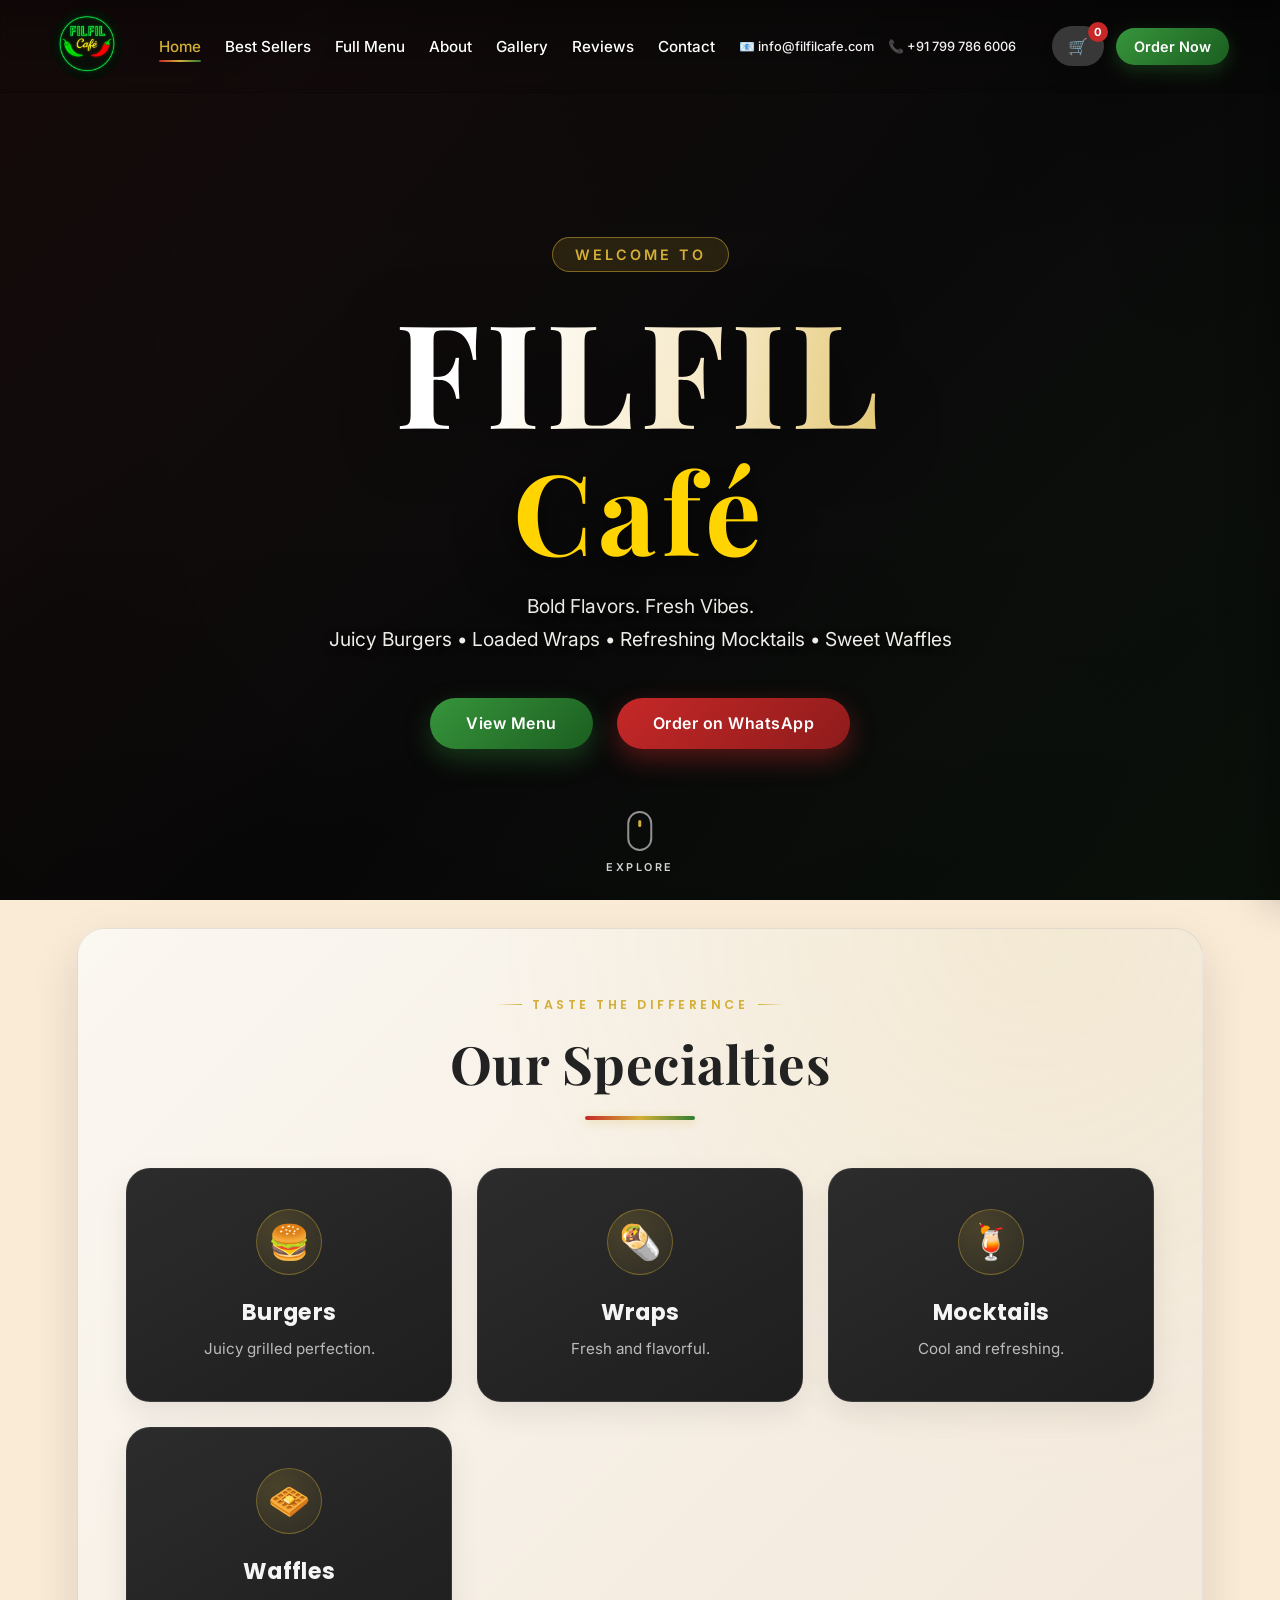
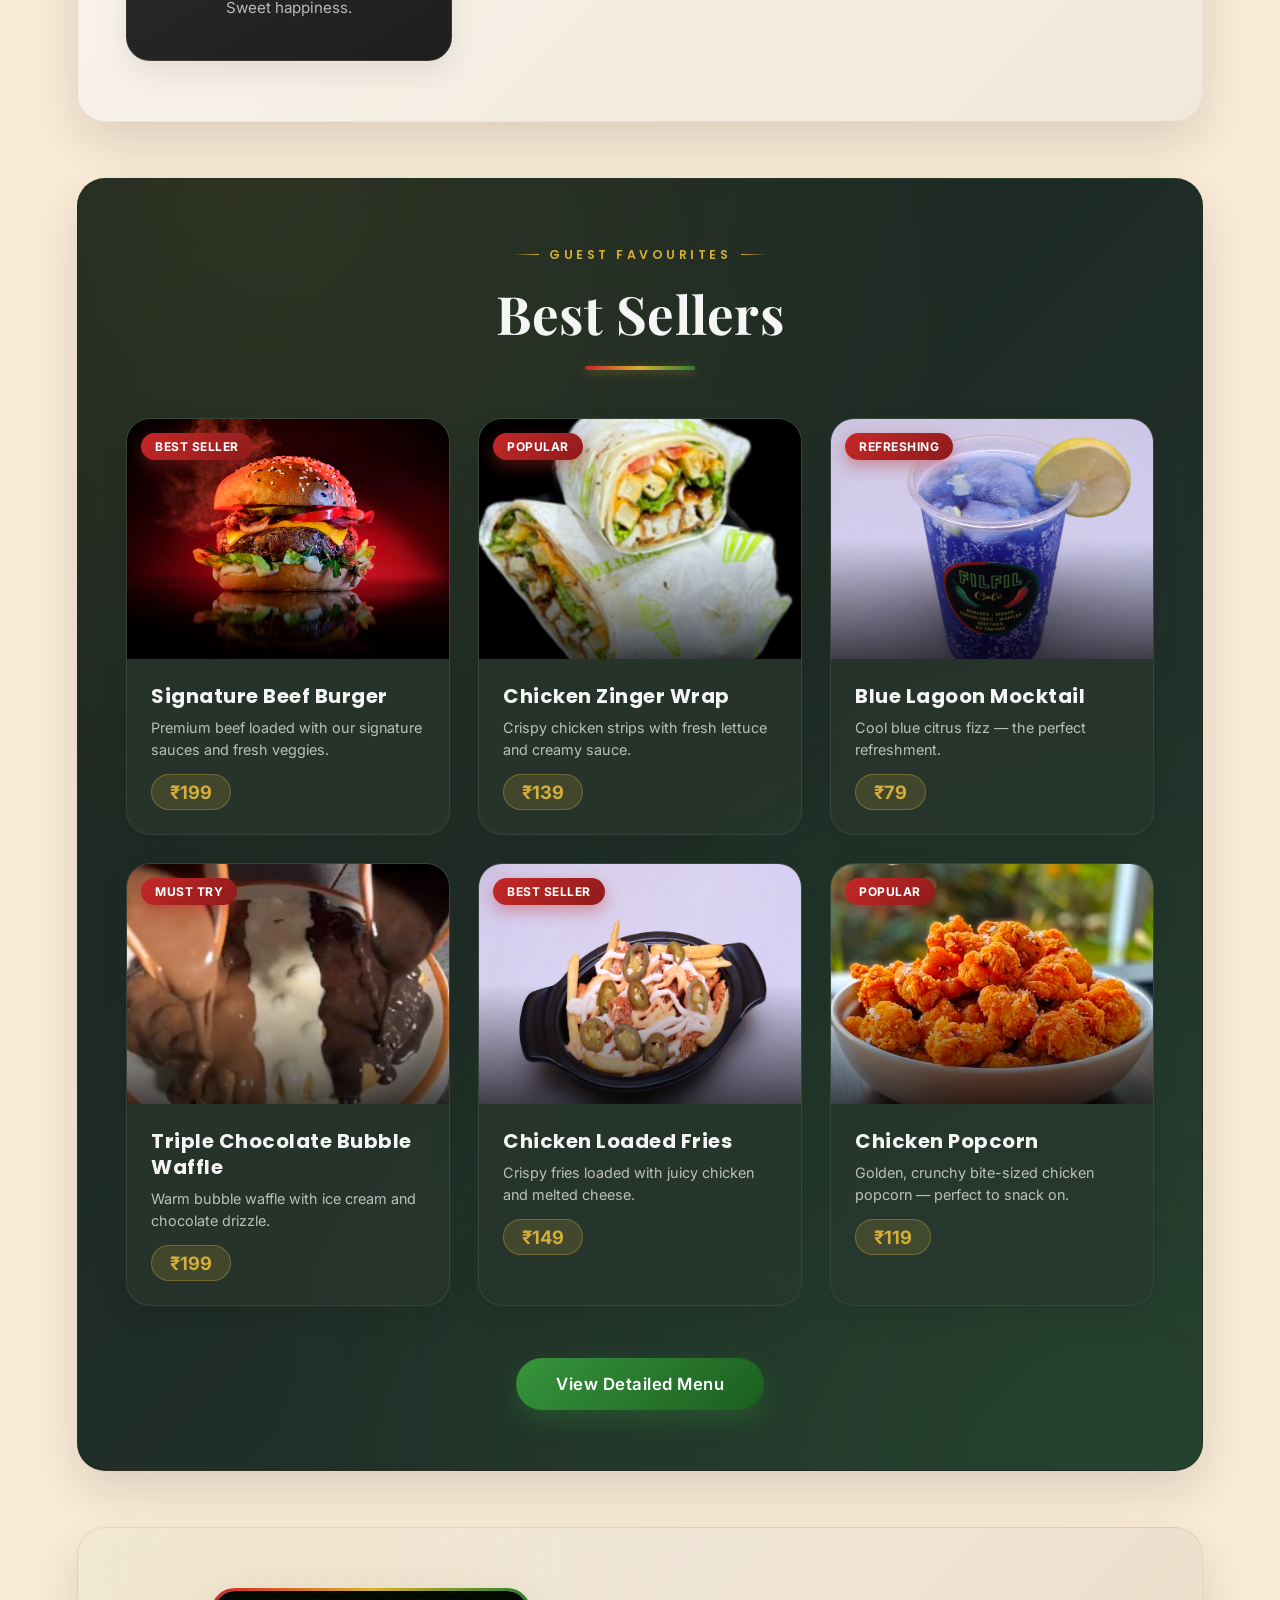
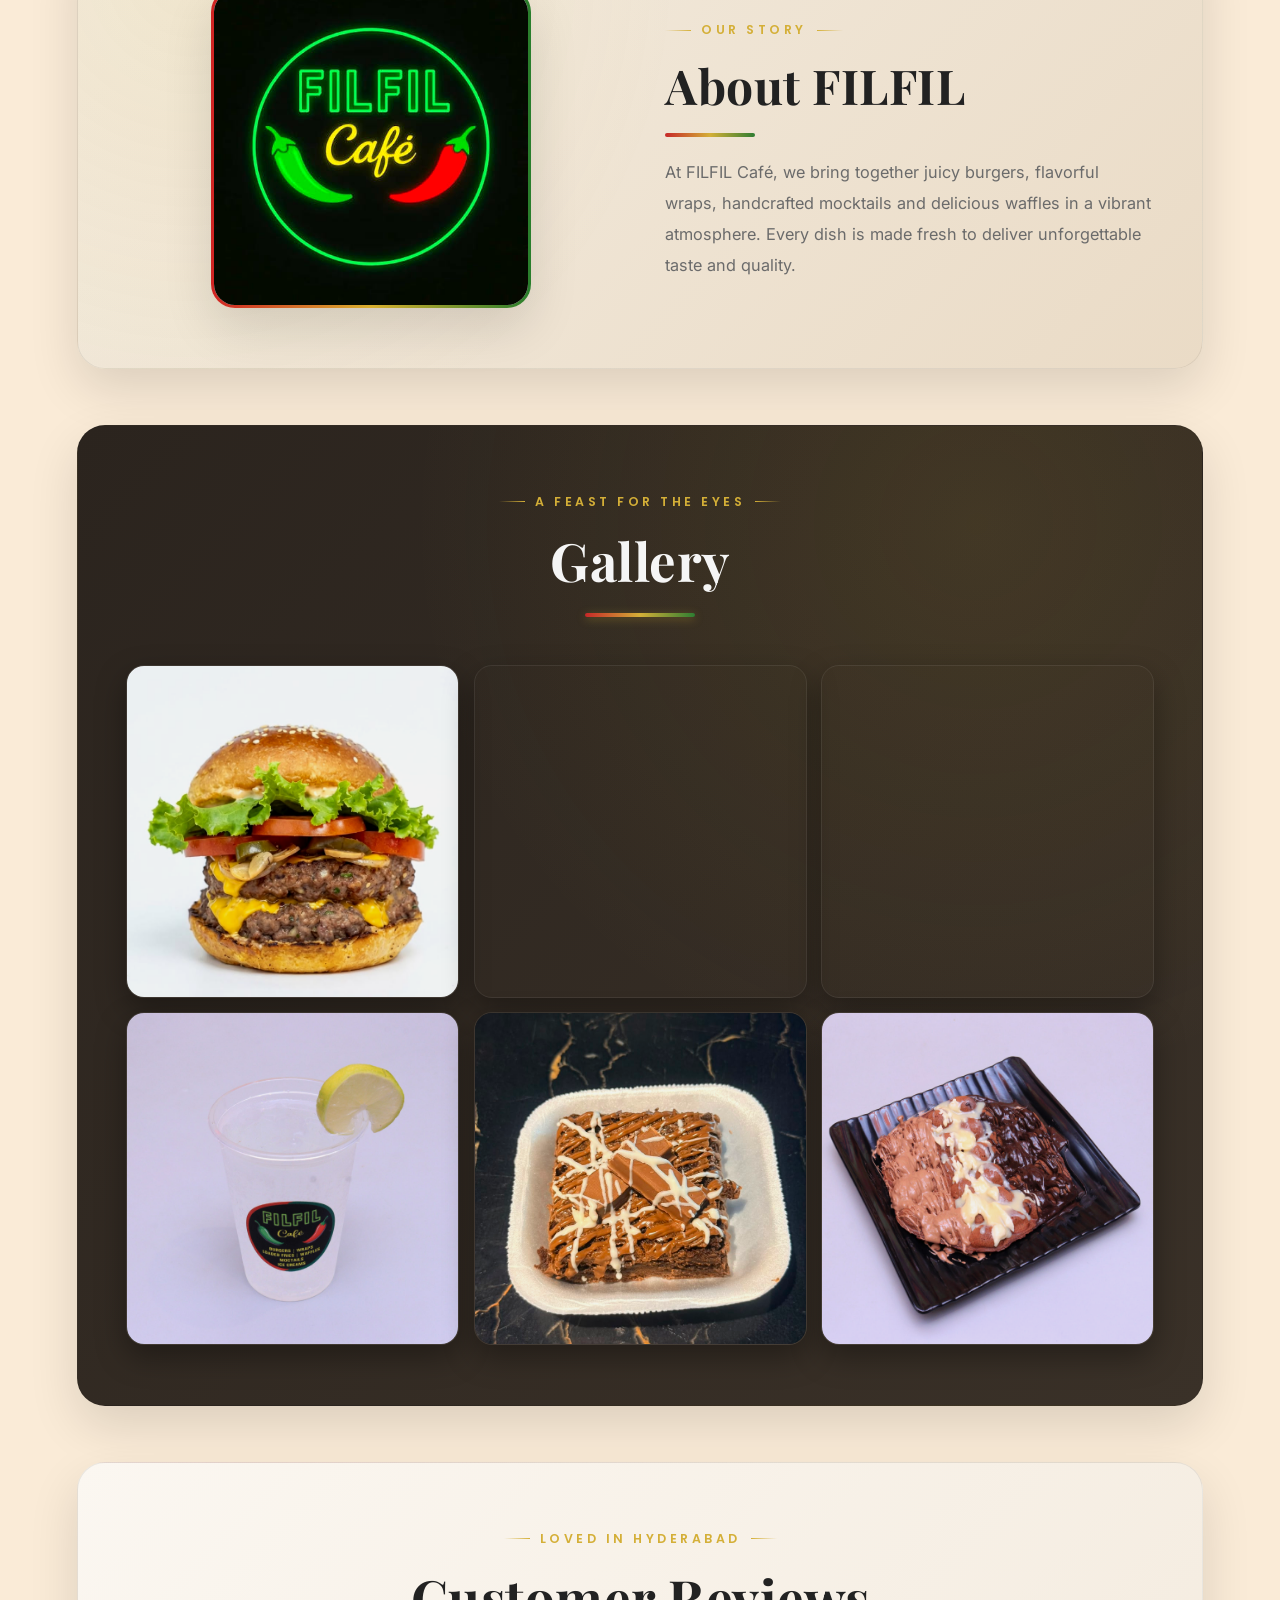
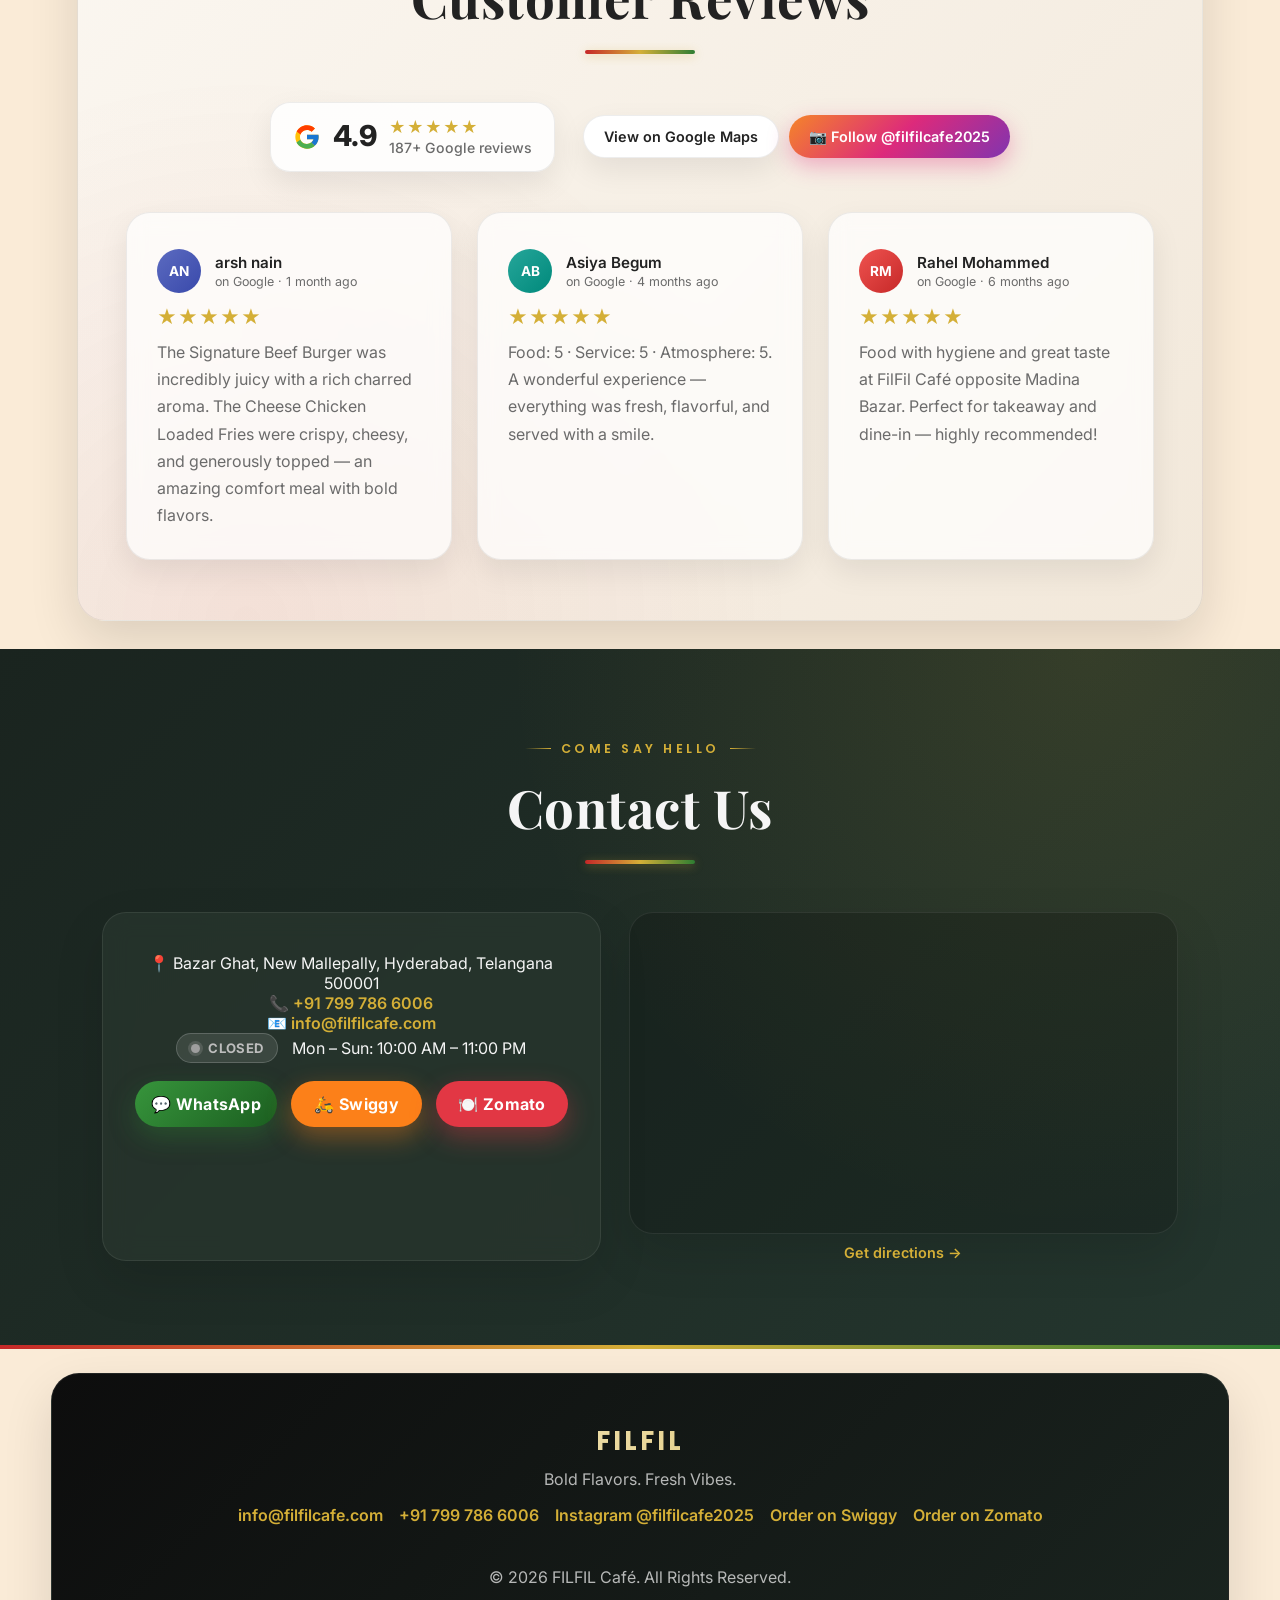
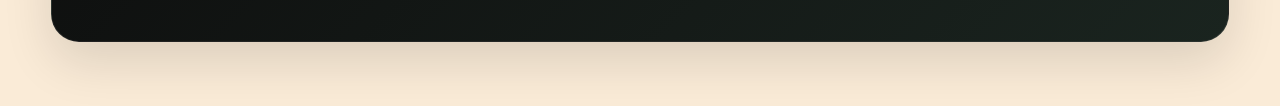
==== commit 18b9d2f4: "Adjust according screen size" ====
--- a/index.html
+++ b/index.html
@@ -160,6 +160,7 @@
 .hero{
     min-height:100vh;
     min-height:100svh;
+    min-height:100dvh;
     display:flex;
     justify-content:center;
     align-items:center;
@@ -167,6 +168,9 @@
     position:relative;
     overflow:hidden;
     background:#0a0a0a;
+    /* Offset the fixed navbar (~88px) so content stays centered in the
+       visible area below it, regardless of viewport height. */
+    padding:calc(88px + clamp(8px, 2.5vh, 30px)) 16px clamp(8px, 2.5vh, 30px);
 }
 
 .hero-media{
@@ -220,11 +224,11 @@
 
 .hero h1{
     font-family:var(--font-display);
-    font-size:clamp(3.8rem,11vw,6.4rem);
+    font-size:clamp(3.8rem,13vw,9rem);
     font-weight:700;
     letter-spacing:6px;
     line-height:1.05;
-    margin-top:26px;
+    margin-top:clamp(8px, 2.4vh, 26px);
     color:#fff;
     background:linear-gradient(100deg,#ffffff 30%,#f6e8c4 60%,var(--gold));
     -webkit-background-clip:text;
@@ -235,7 +239,7 @@
 
 .hero h2{
     font-family:var(--font-display);
-    font-size:clamp(2rem,7vw,5rem);
+    font-size:clamp(2rem,9vw,7rem);
     font-weight:700;
     letter-spacing:6px;
     line-height:1.05;
@@ -248,7 +252,7 @@
 
 .hero .tagline{
     display:inline-block;
-    margin-top:12px;
+    margin-top:clamp(6px, 1.5vh, 12px);
     padding:8px 22px;
     border-radius:30px;
     background:rgba(212,175,55,.14);
@@ -263,7 +267,7 @@
 }
 
 .hero p{
-    margin-top:24px;
+    margin-top:clamp(10px, 2.4vh, 24px);
     font-size:1.2rem;
     color:#f0eee9;
     line-height:1.7;
@@ -271,7 +275,7 @@
 }
 
 .hero-buttons{
-    margin-top:40px;
+    margin-top:clamp(16px, 3.6vh, 40px);
 }
 
 .hero-buttons a{
@@ -1188,25 +1192,28 @@
 }
 
 .hero h1{
-    font-size:clamp(2.5rem,12vw,3.5rem);
-    letter-spacing:2px;
+    font-size:clamp(5.5rem,32vw,9rem);
+    letter-spacing:1px;
 }
 
 .hero h2{
-    font-size:clamp(2.5rem,12vw,3.5rem);
-    letter-spacing:2px;
+    font-size:clamp(4.6rem,27vw,7.5rem);
+    letter-spacing:1px;
 }
 
 .hero p{
-    font-size:1rem;
+    font-size:clamp(.72rem,3vw,.95rem);
+    line-height:1.55;
     padding:0 8px;
 }
 
 .hero-buttons a{
     display:block;
     width:100%;
-    max-width:320px;
-    margin:10px auto;
+    max-width:280px;
+    margin:9px auto;
+    padding:12px 28px;
+    font-size:.9rem;
 }
 
 .menu-grid{
@@ -1352,7 +1359,8 @@
 
     .hero-buttons a{
         max-width:none;
-        padding:14px 24px;
+        padding:12px 22px;
+        font-size:.86rem;
     }
 
     .review{
@@ -1374,6 +1382,53 @@
         gap:5px;
         letter-spacing:0;
         font-size:clamp(0.72rem, 3.4vw, 0.9rem);
+    }
+}
+
+/* Short viewports: small laptops & landscape phones */
+@media (max-height:760px){
+    .hero h1{
+        font-size:clamp(2.4rem, 7.5vh, 5.2rem);
+    }
+
+    .hero h2{
+        font-size:clamp(1.8rem, 5.6vh, 3.8rem);
+    }
+
+    .hero p{
+        font-size:1.08rem;
+    }
+}
+
+@media (max-height:620px){
+    .hero h1{
+        font-size:clamp(2rem, 6.4vh, 3.4rem);
+        letter-spacing:3px;
+    }
+
+    .hero h2{
+        font-size:clamp(1.5rem, 5vh, 2.6rem);
+        letter-spacing:3px;
+    }
+
+    .hero .tagline{
+        font-size:.75rem;
+        letter-spacing:2px;
+        padding:5px 14px;
+    }
+
+    .hero p{
+        font-size:.95rem;
+    }
+
+    .scroll-cue{
+        display:none;
+    }
+}
+
+@media (max-height:620px) and (max-width:480px){
+    .scroll-cue .swipe{
+        display:none;
     }
 }
 
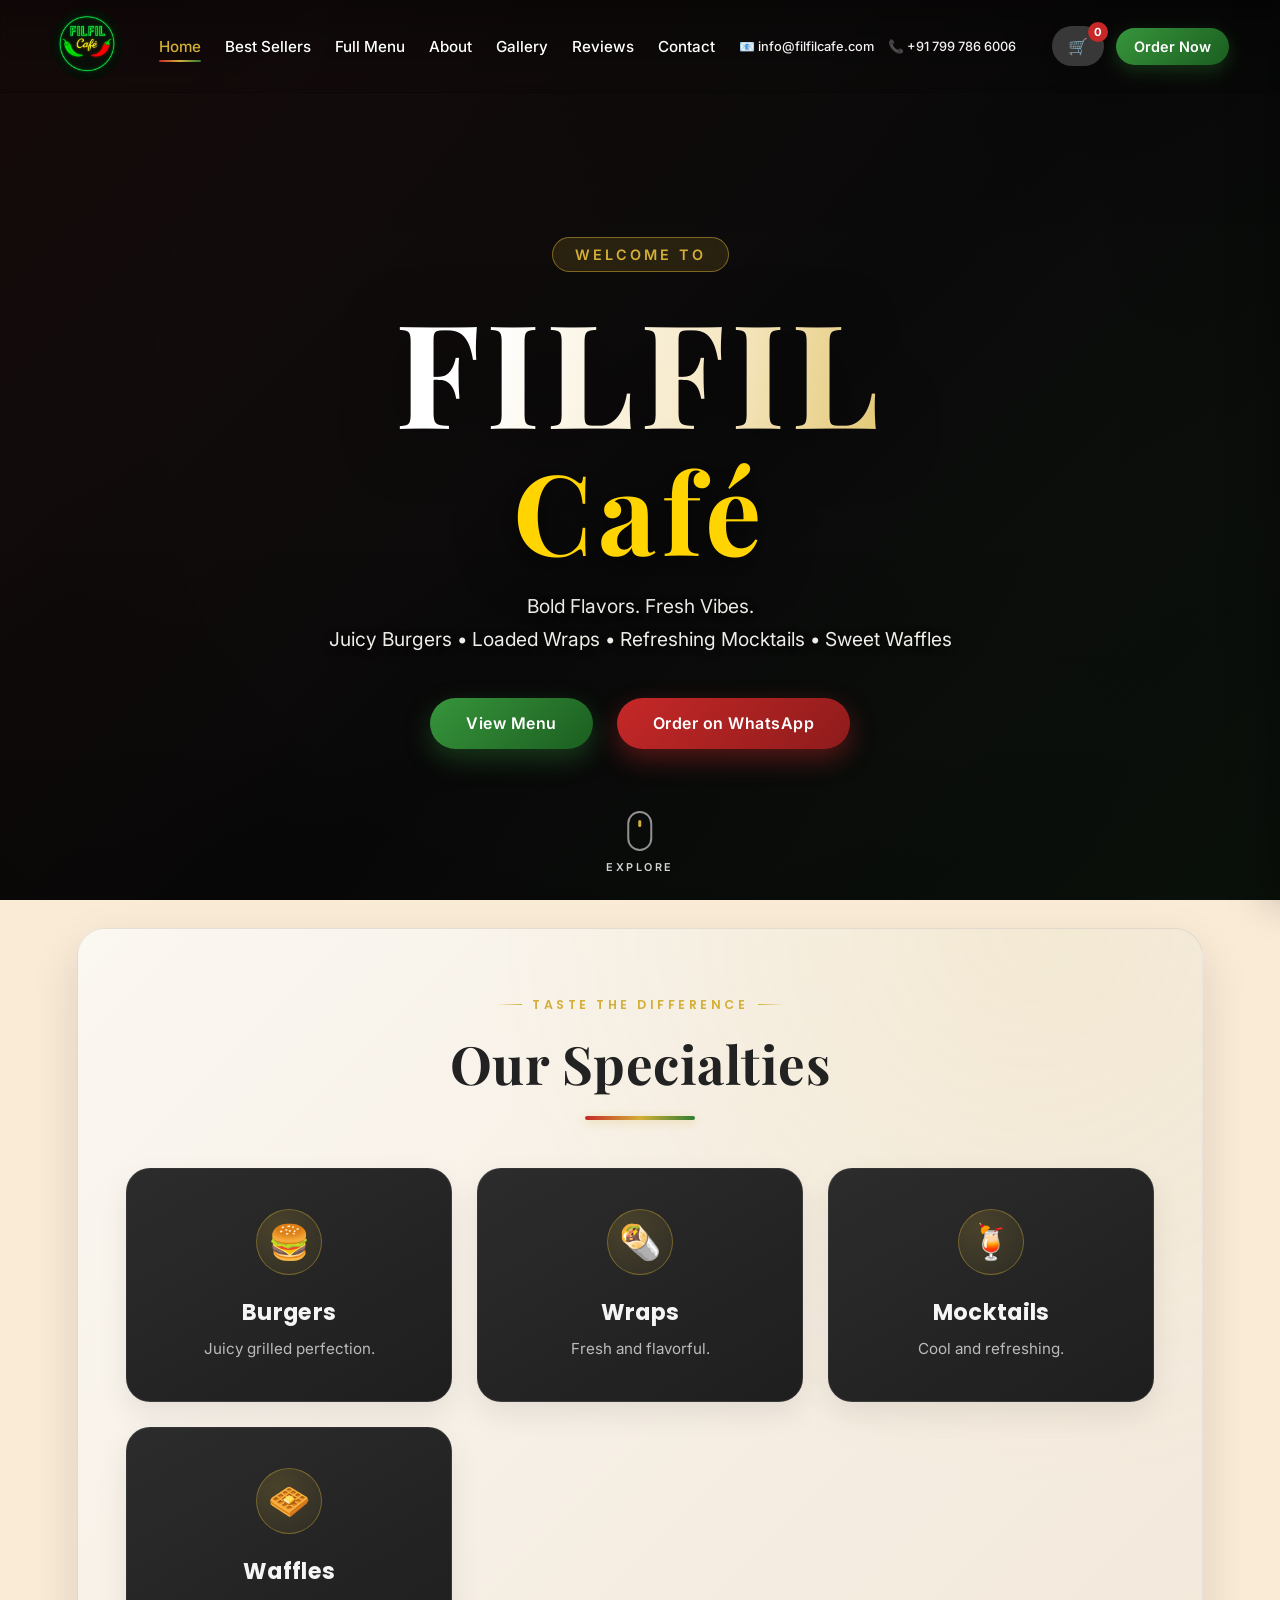
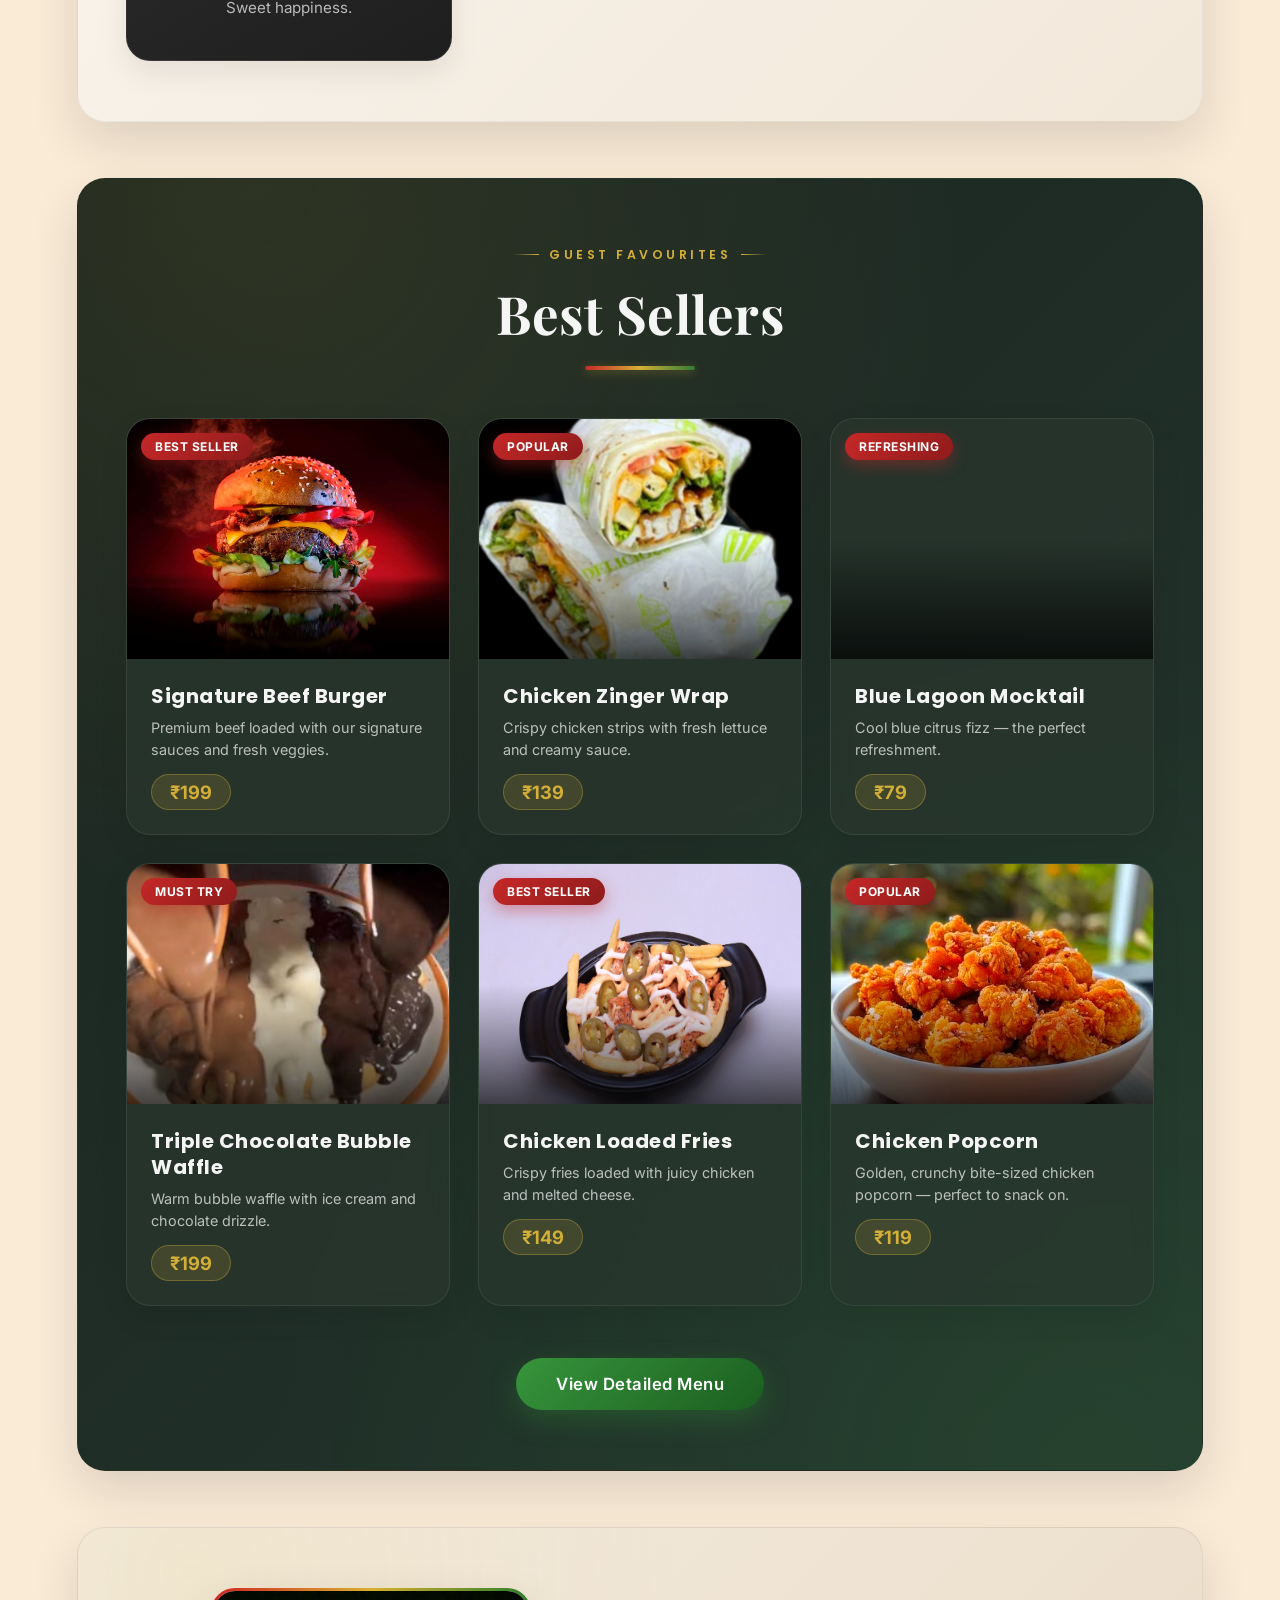
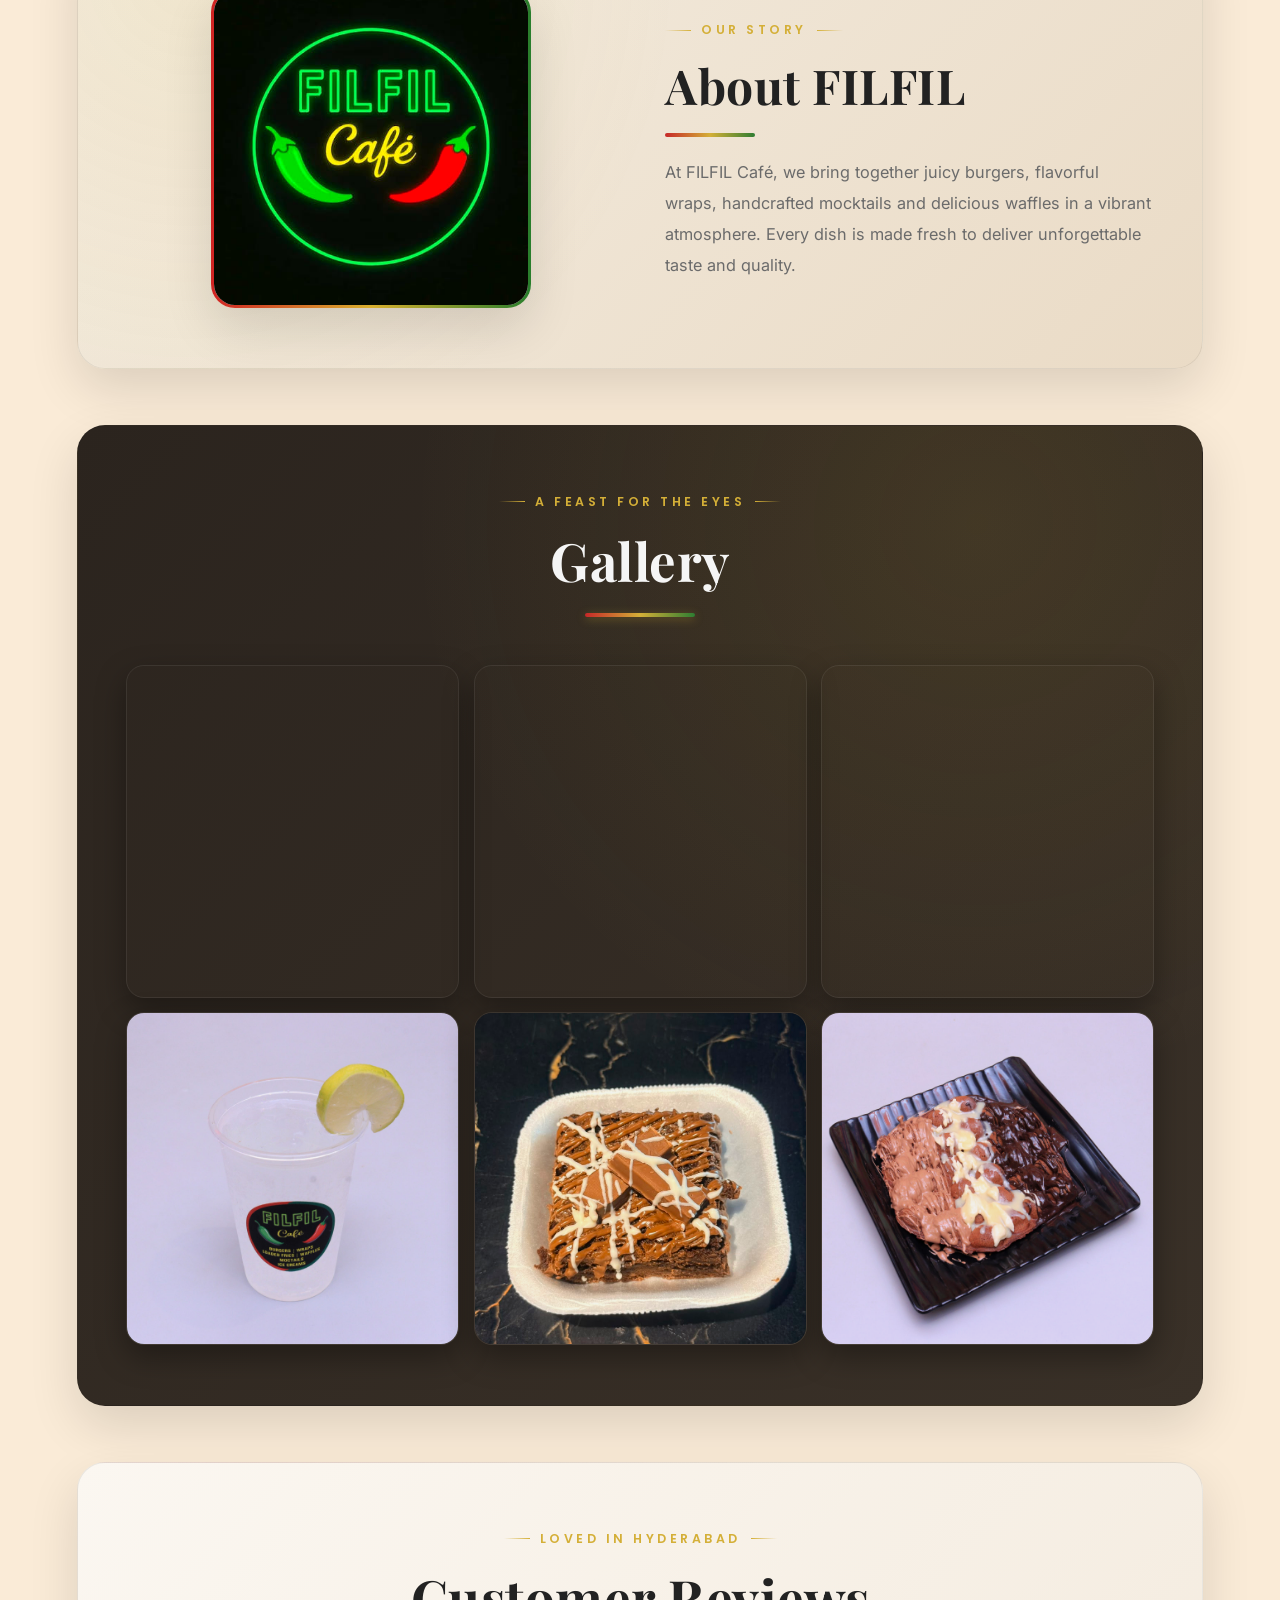
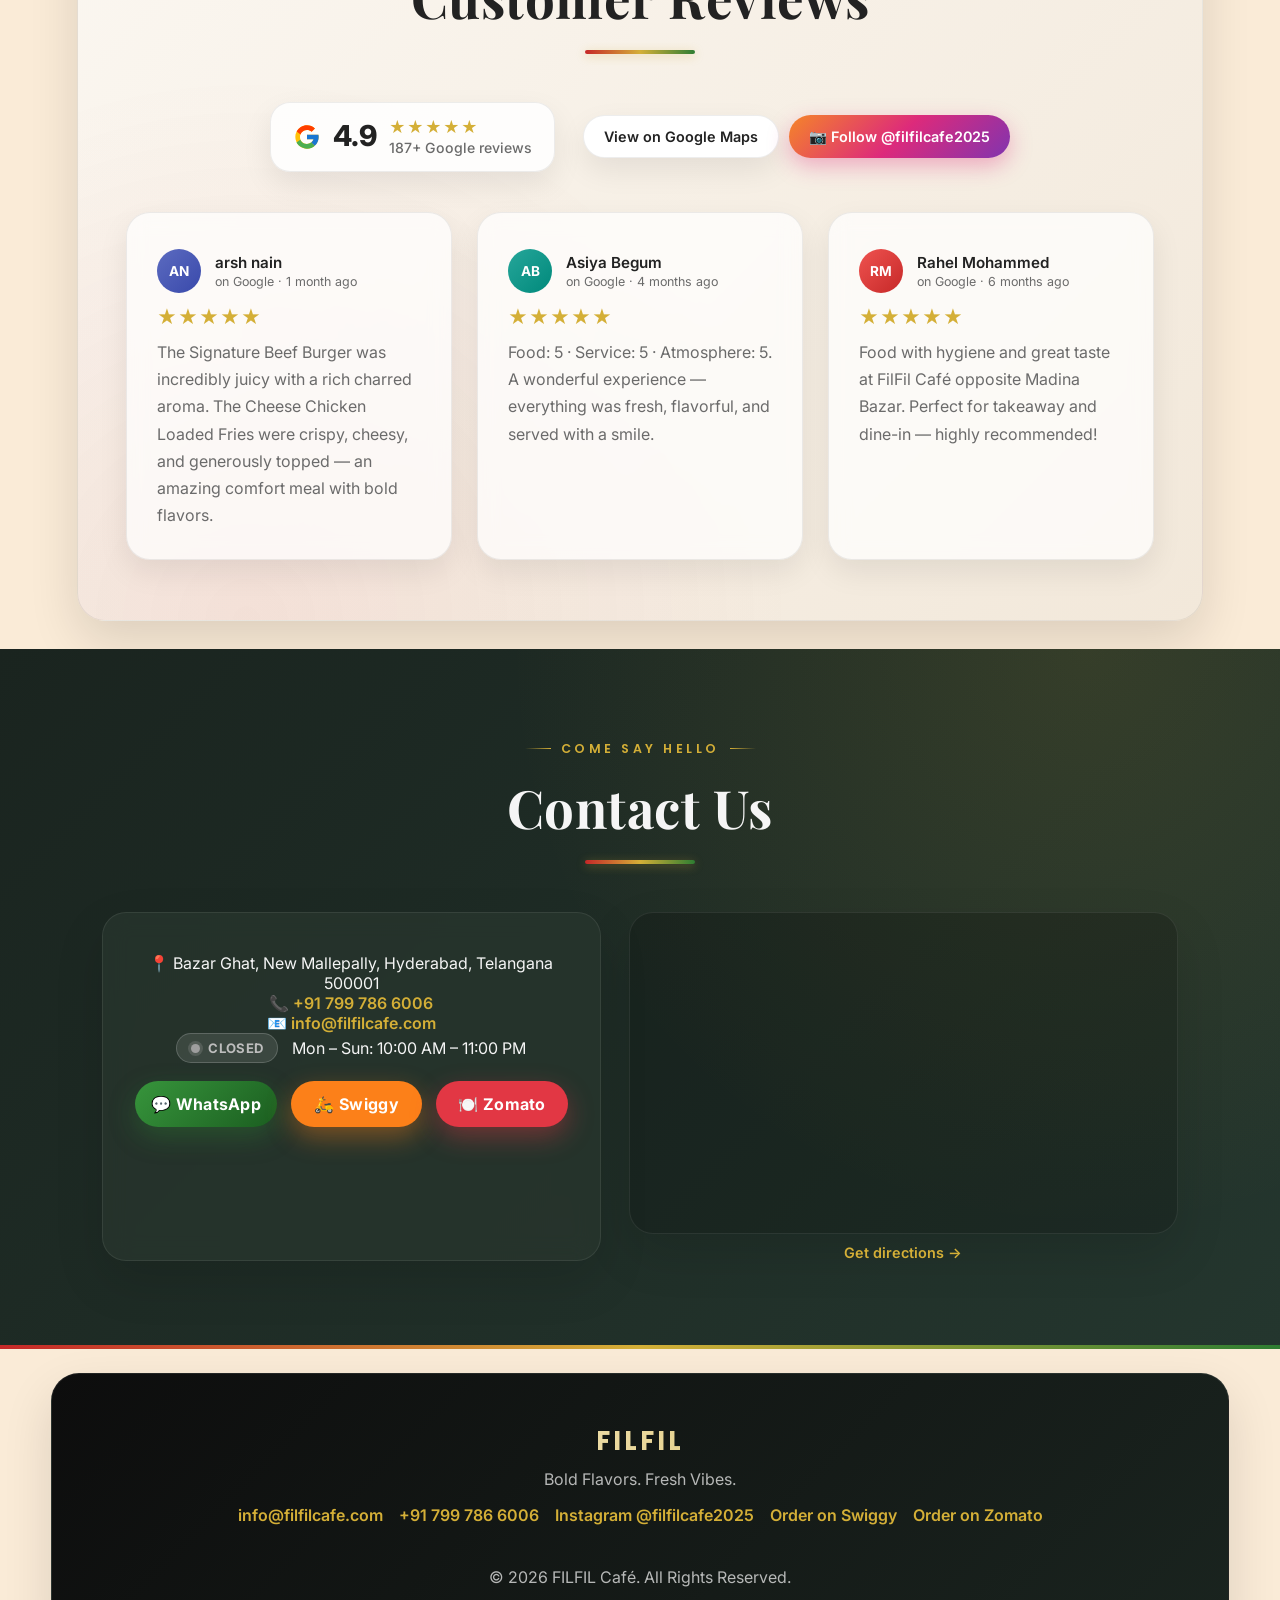
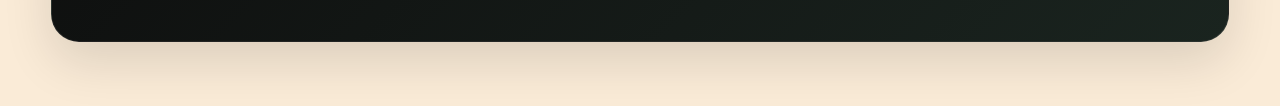
==== commit b4fb8e3f: "my commit" ====
--- a/index.html
+++ b/index.html
@@ -1192,12 +1192,12 @@
 }
 
 .hero h1{
-    font-size:clamp(5.5rem,32vw,9rem);
+    font-size:clamp(2.8rem,13vw,5rem);
     letter-spacing:1px;
 }
 
 .hero h2{
-    font-size:clamp(4.6rem,27vw,7.5rem);
+    font-size:clamp(2rem,9.5vw,3.8rem);
     letter-spacing:1px;
 }
 
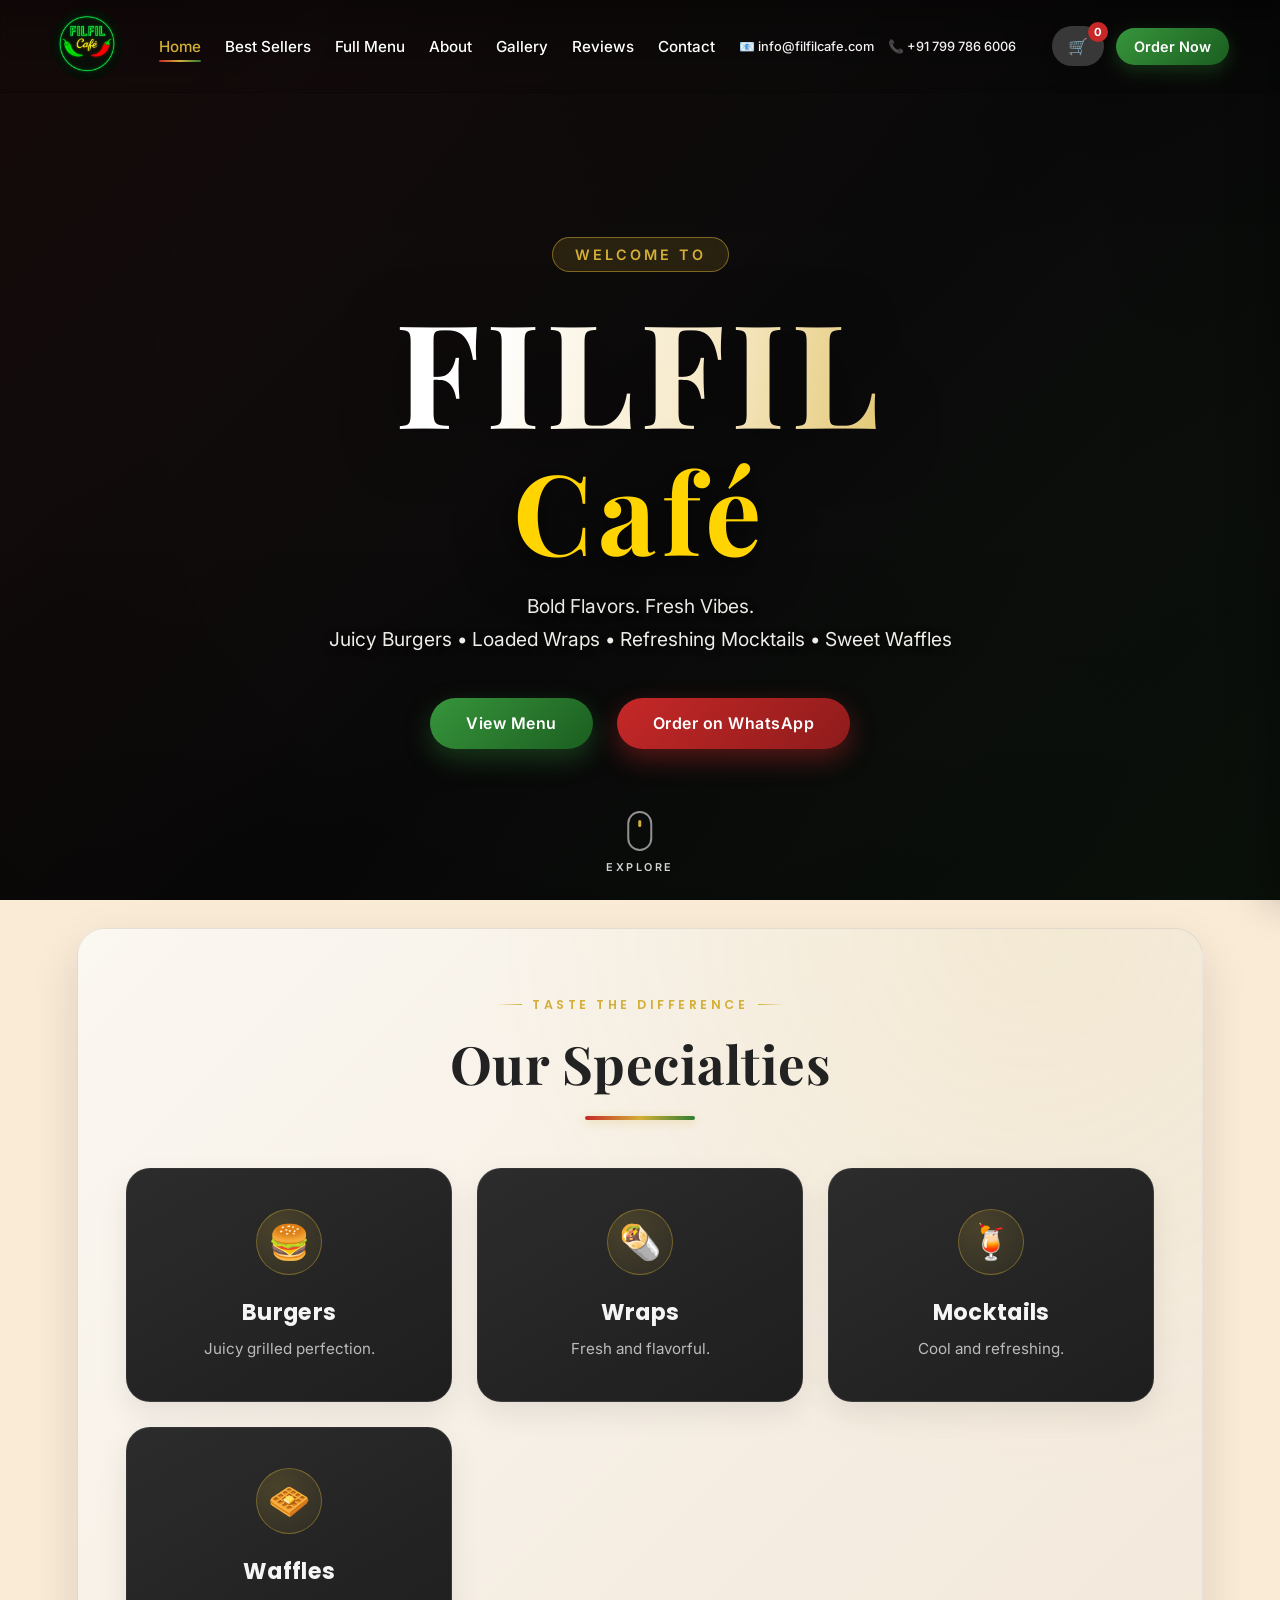
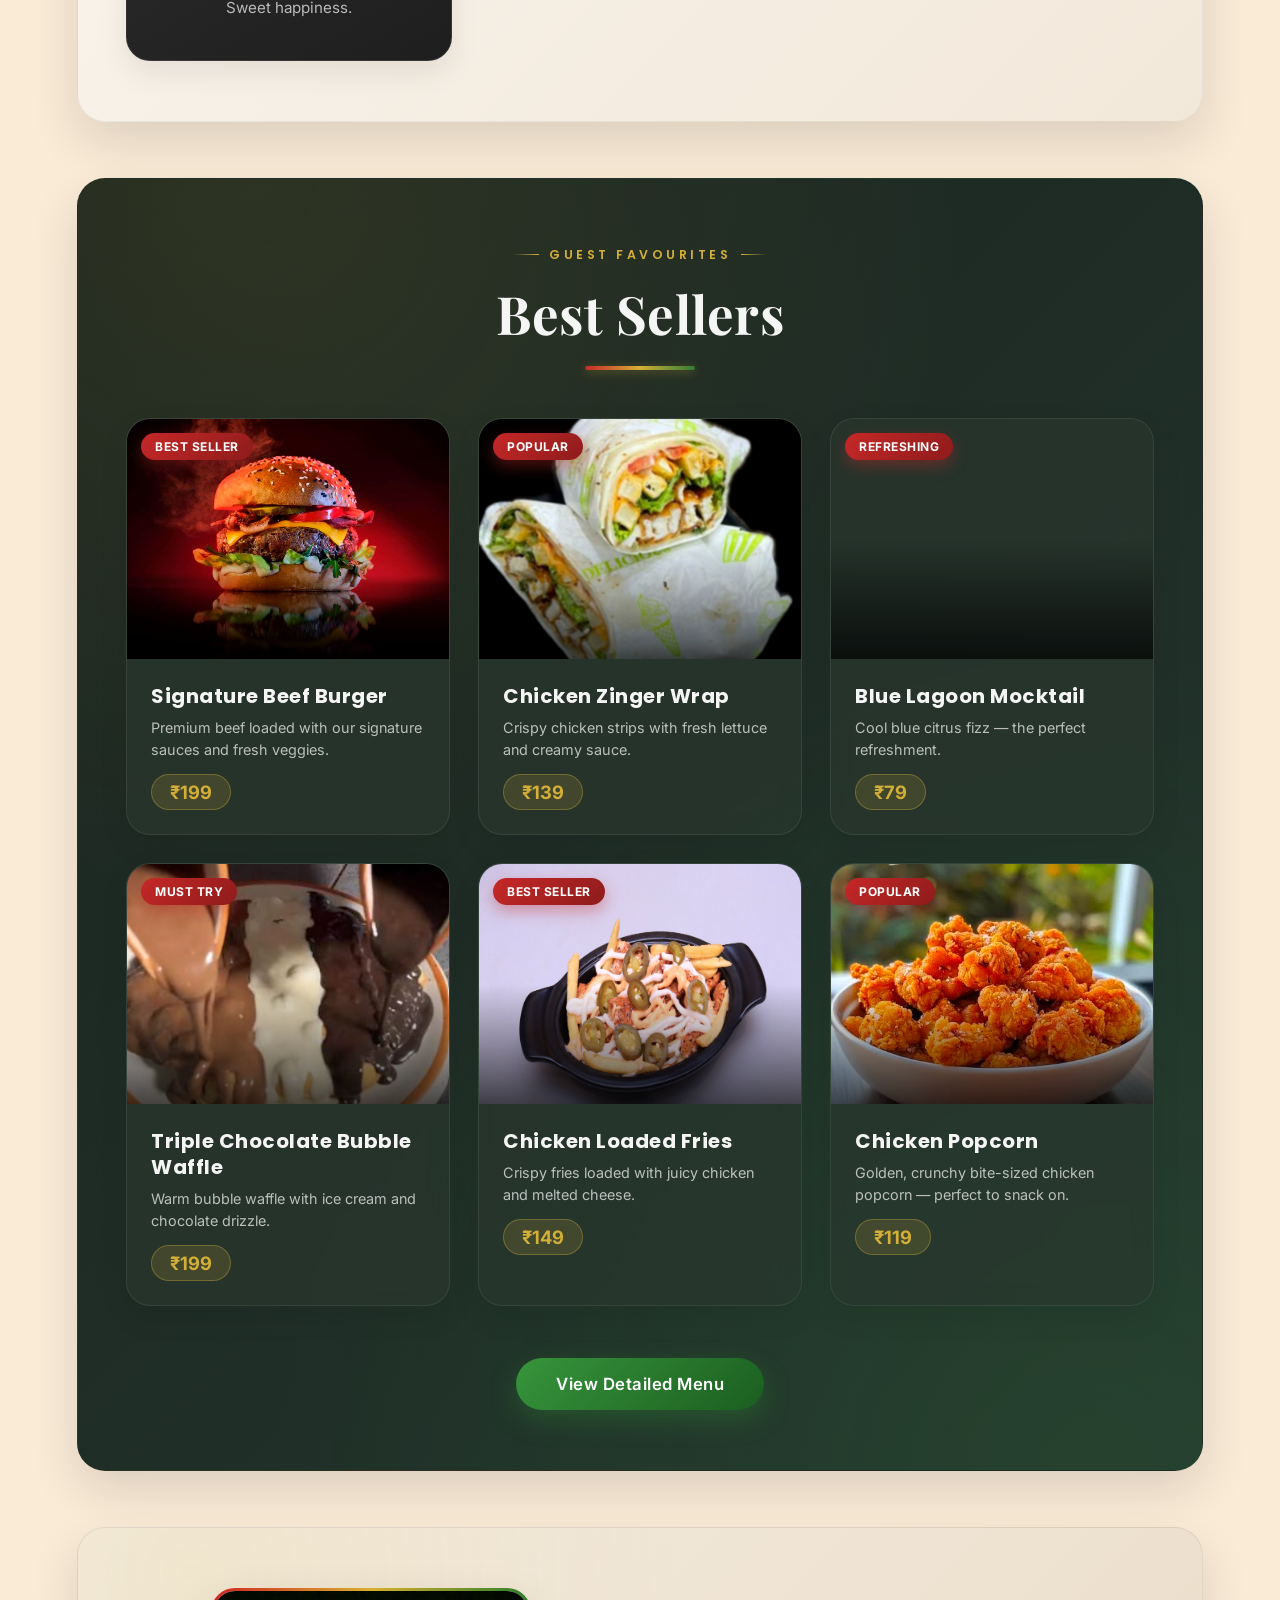
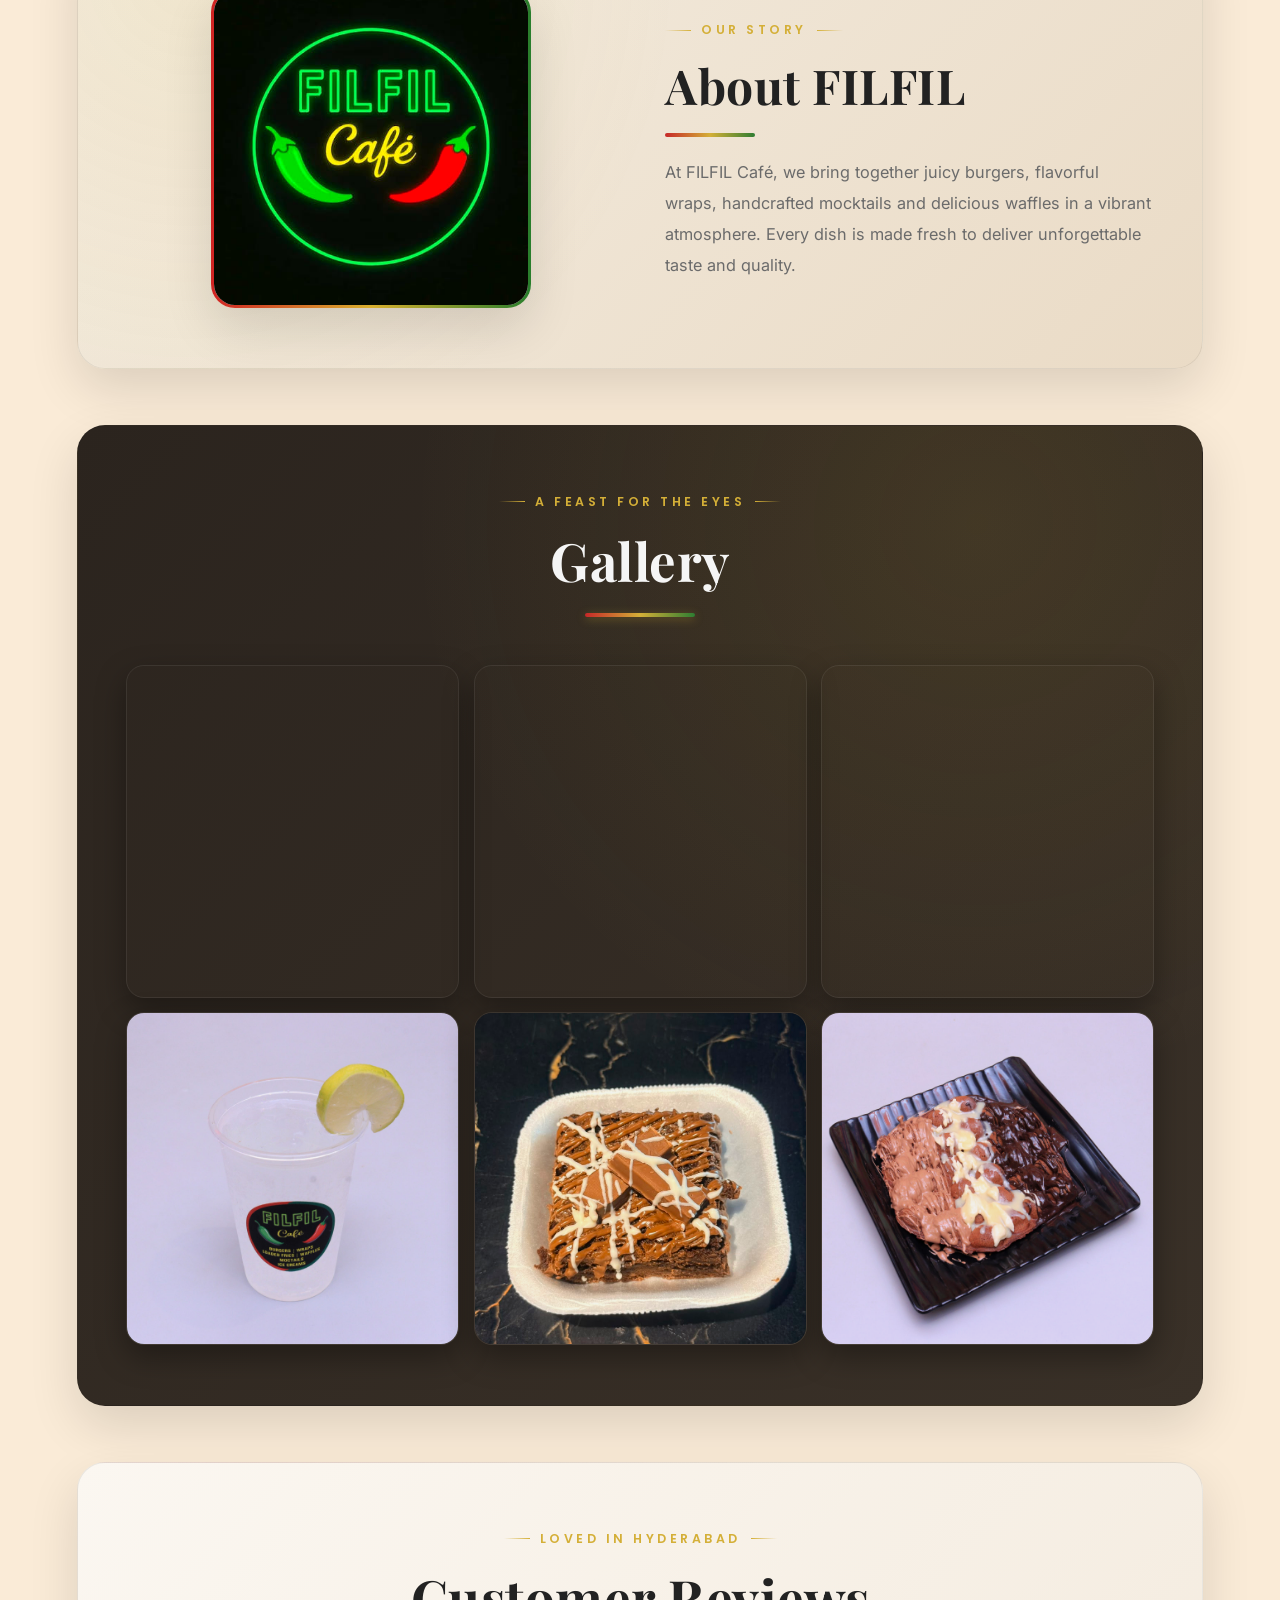
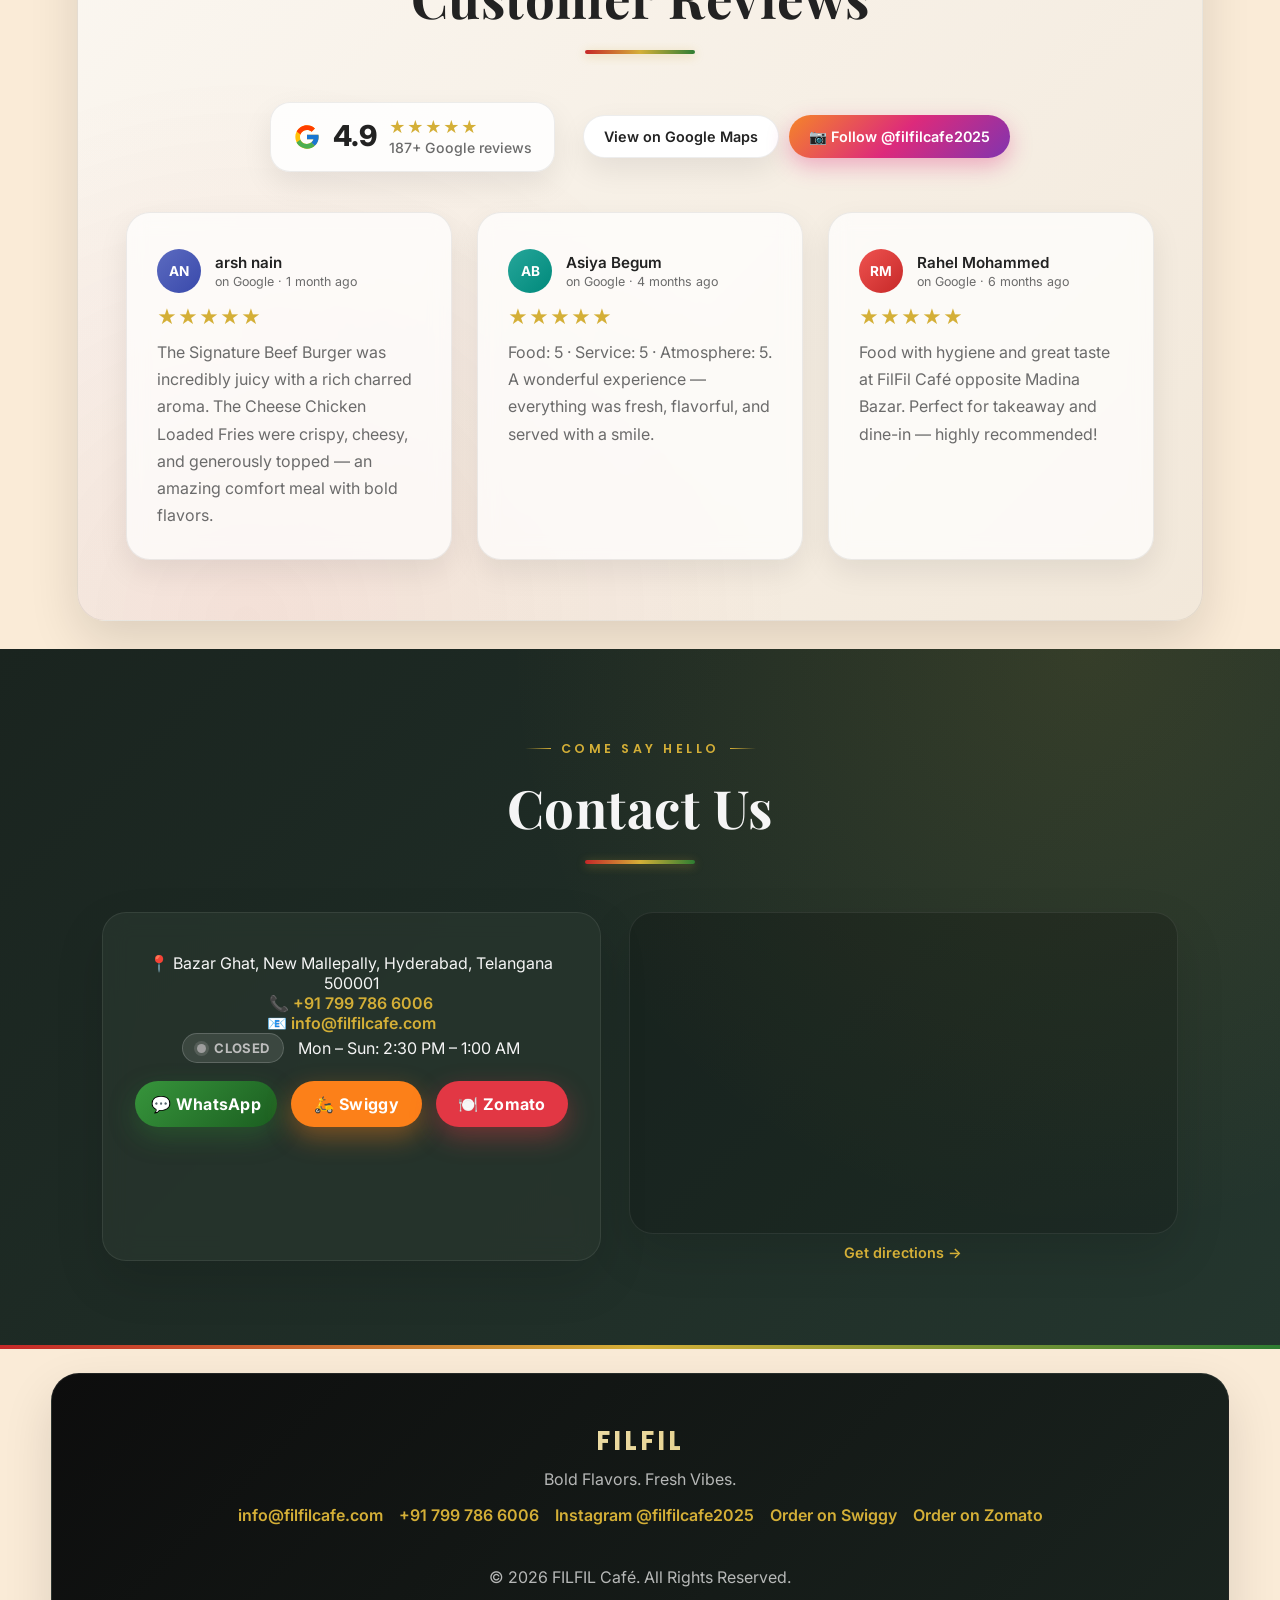
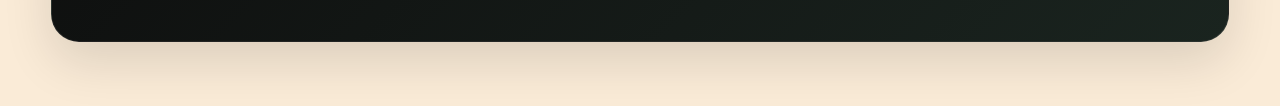
==== commit 7d1633b6: "burgers done" ====
--- a/index.html
+++ b/index.html
@@ -1780,7 +1780,7 @@
                         <span class="open-dot" aria-hidden="true"></span>
                         <span class="open-text">Checking…</span>
                     </span>
-                    <span>Mon – Sun: 10:00 AM – 11:00 PM</span>
+                    <span>Mon – Sun: 2:30 PM – 1:00 AM</span>
                 </p>
 
                 <div class="delivery-btns">
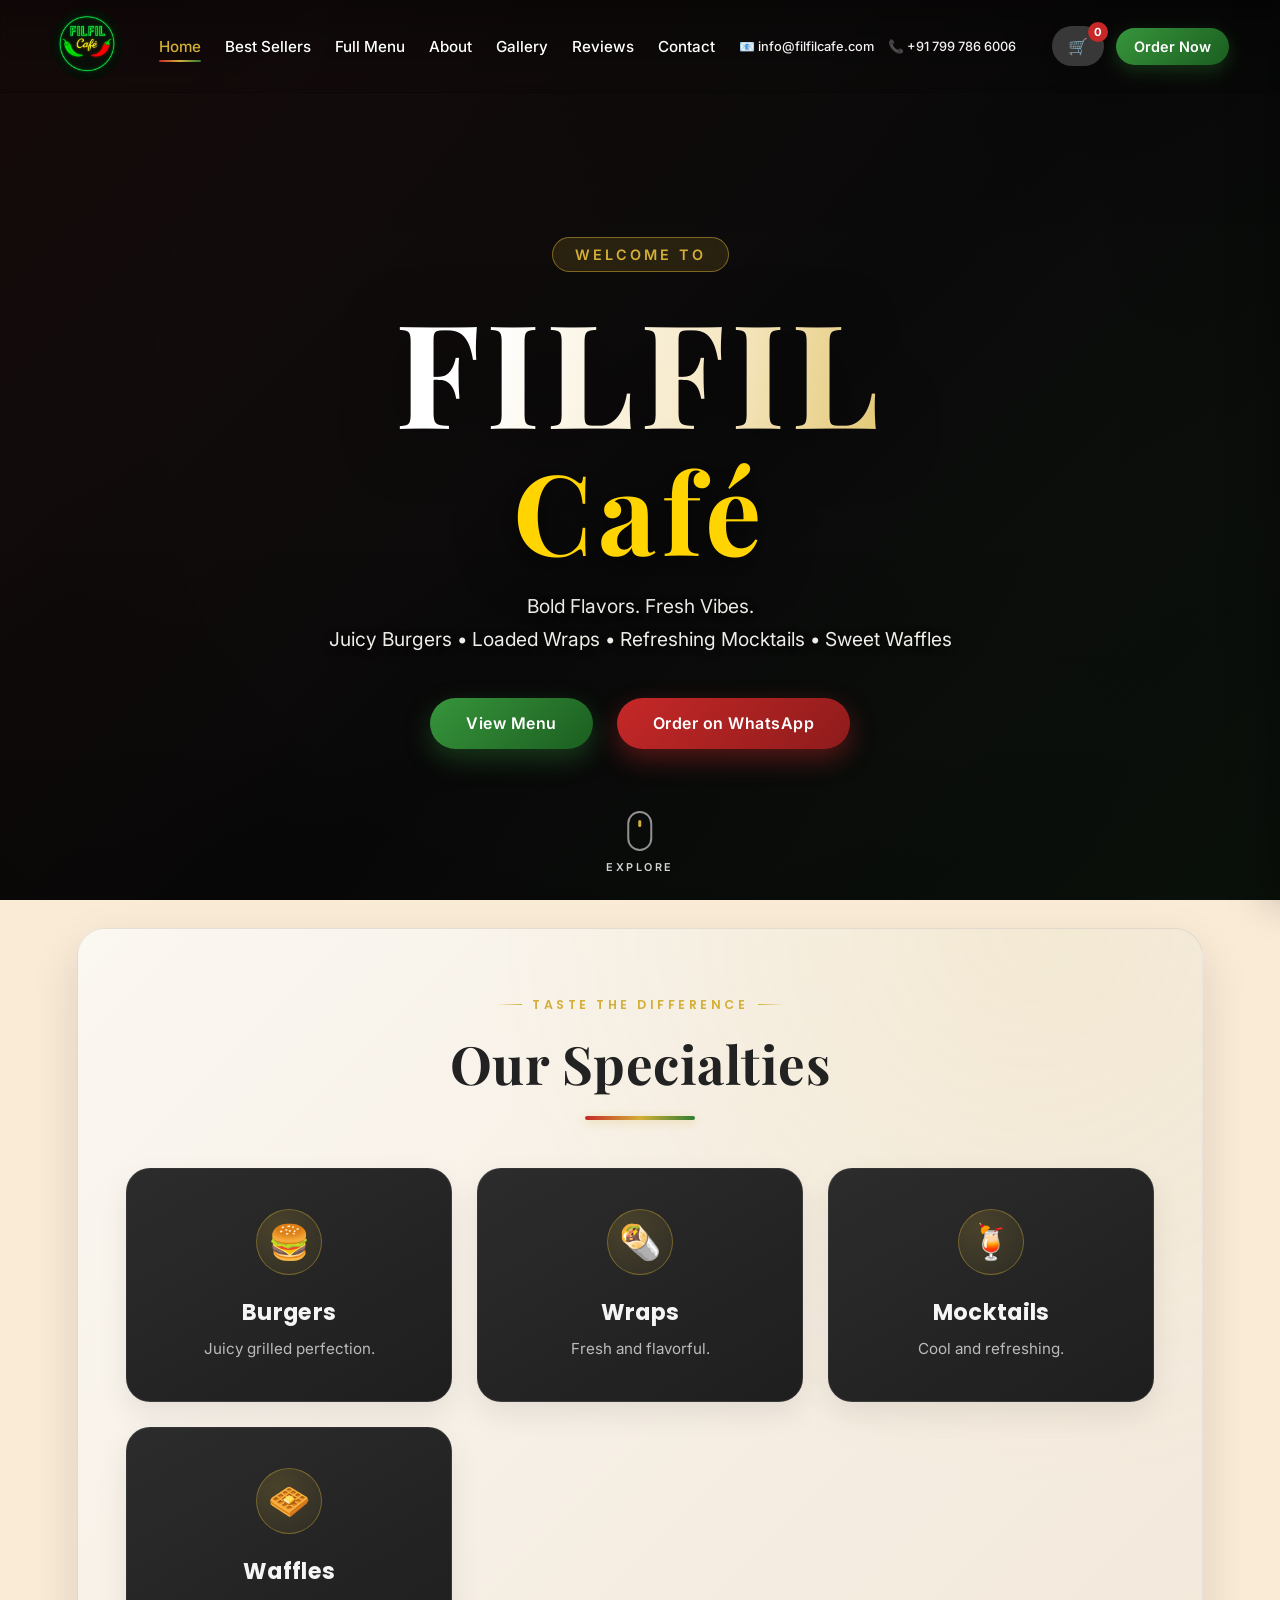
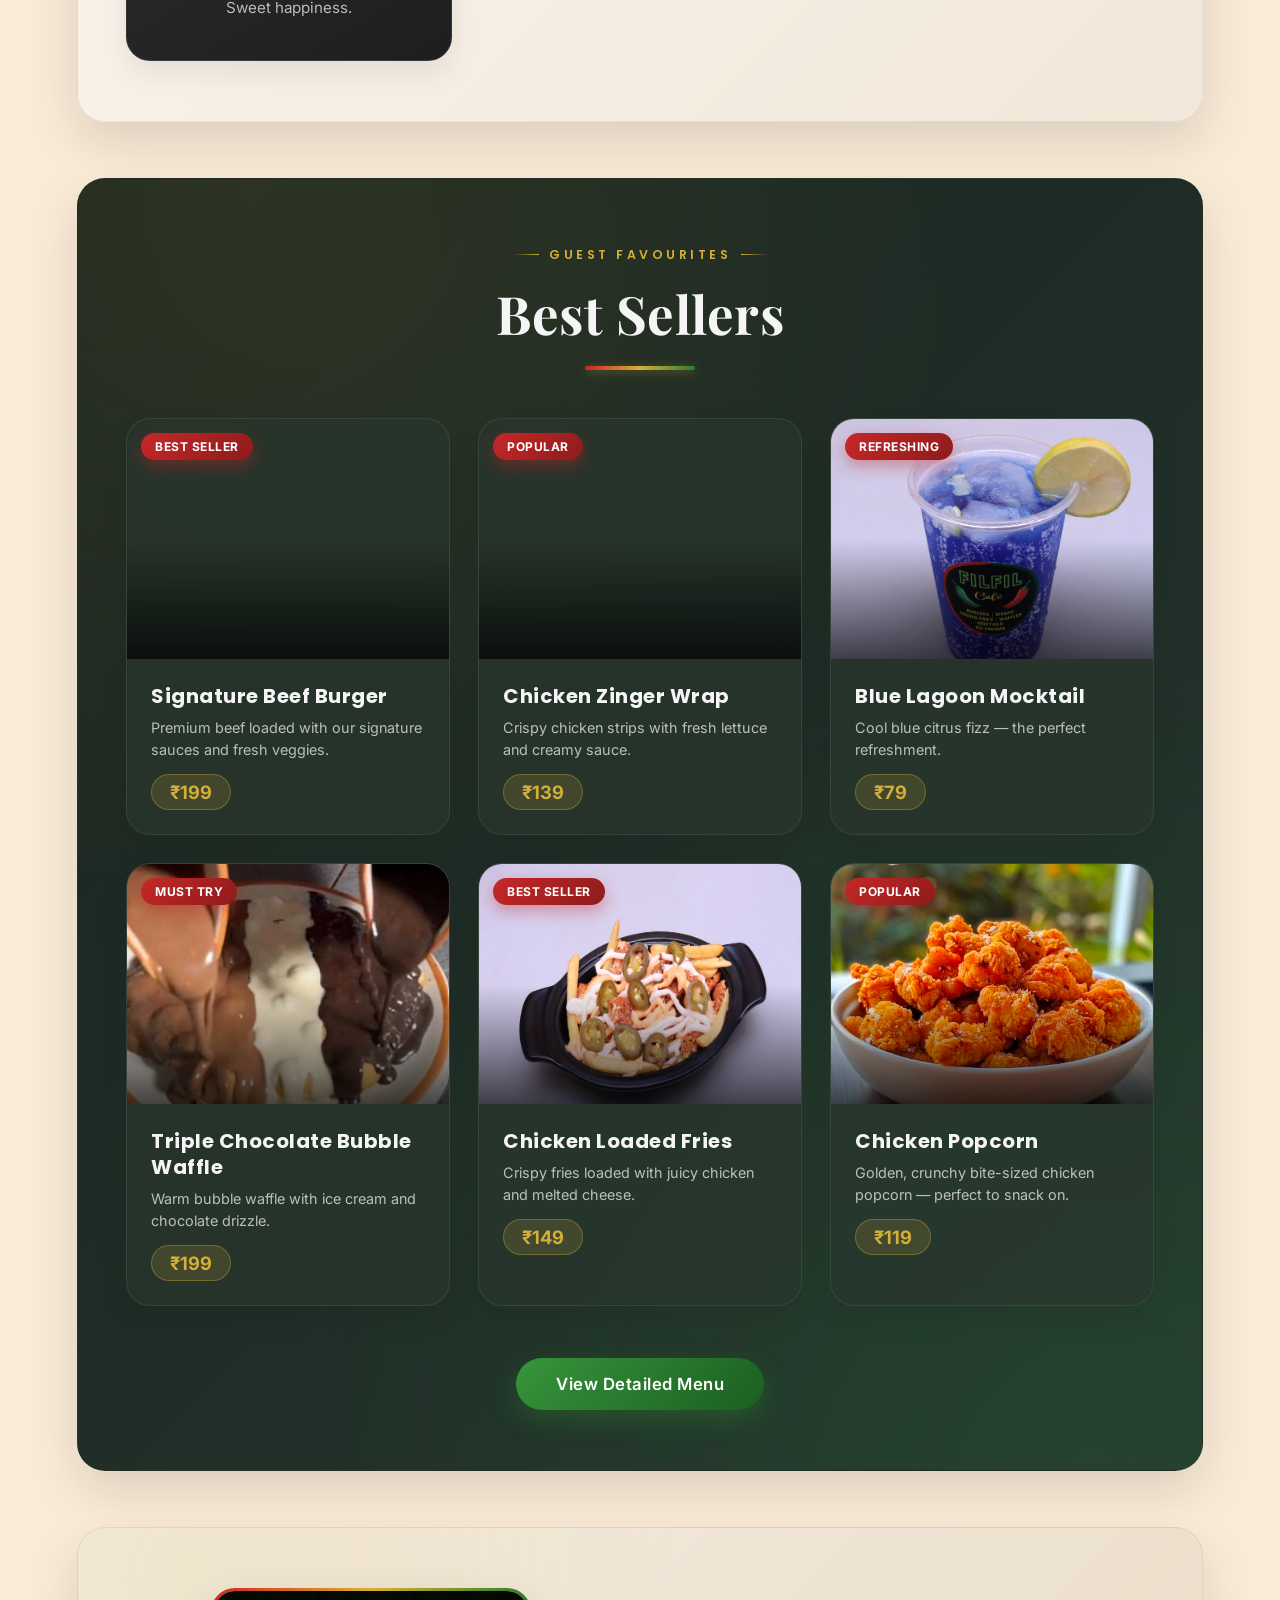
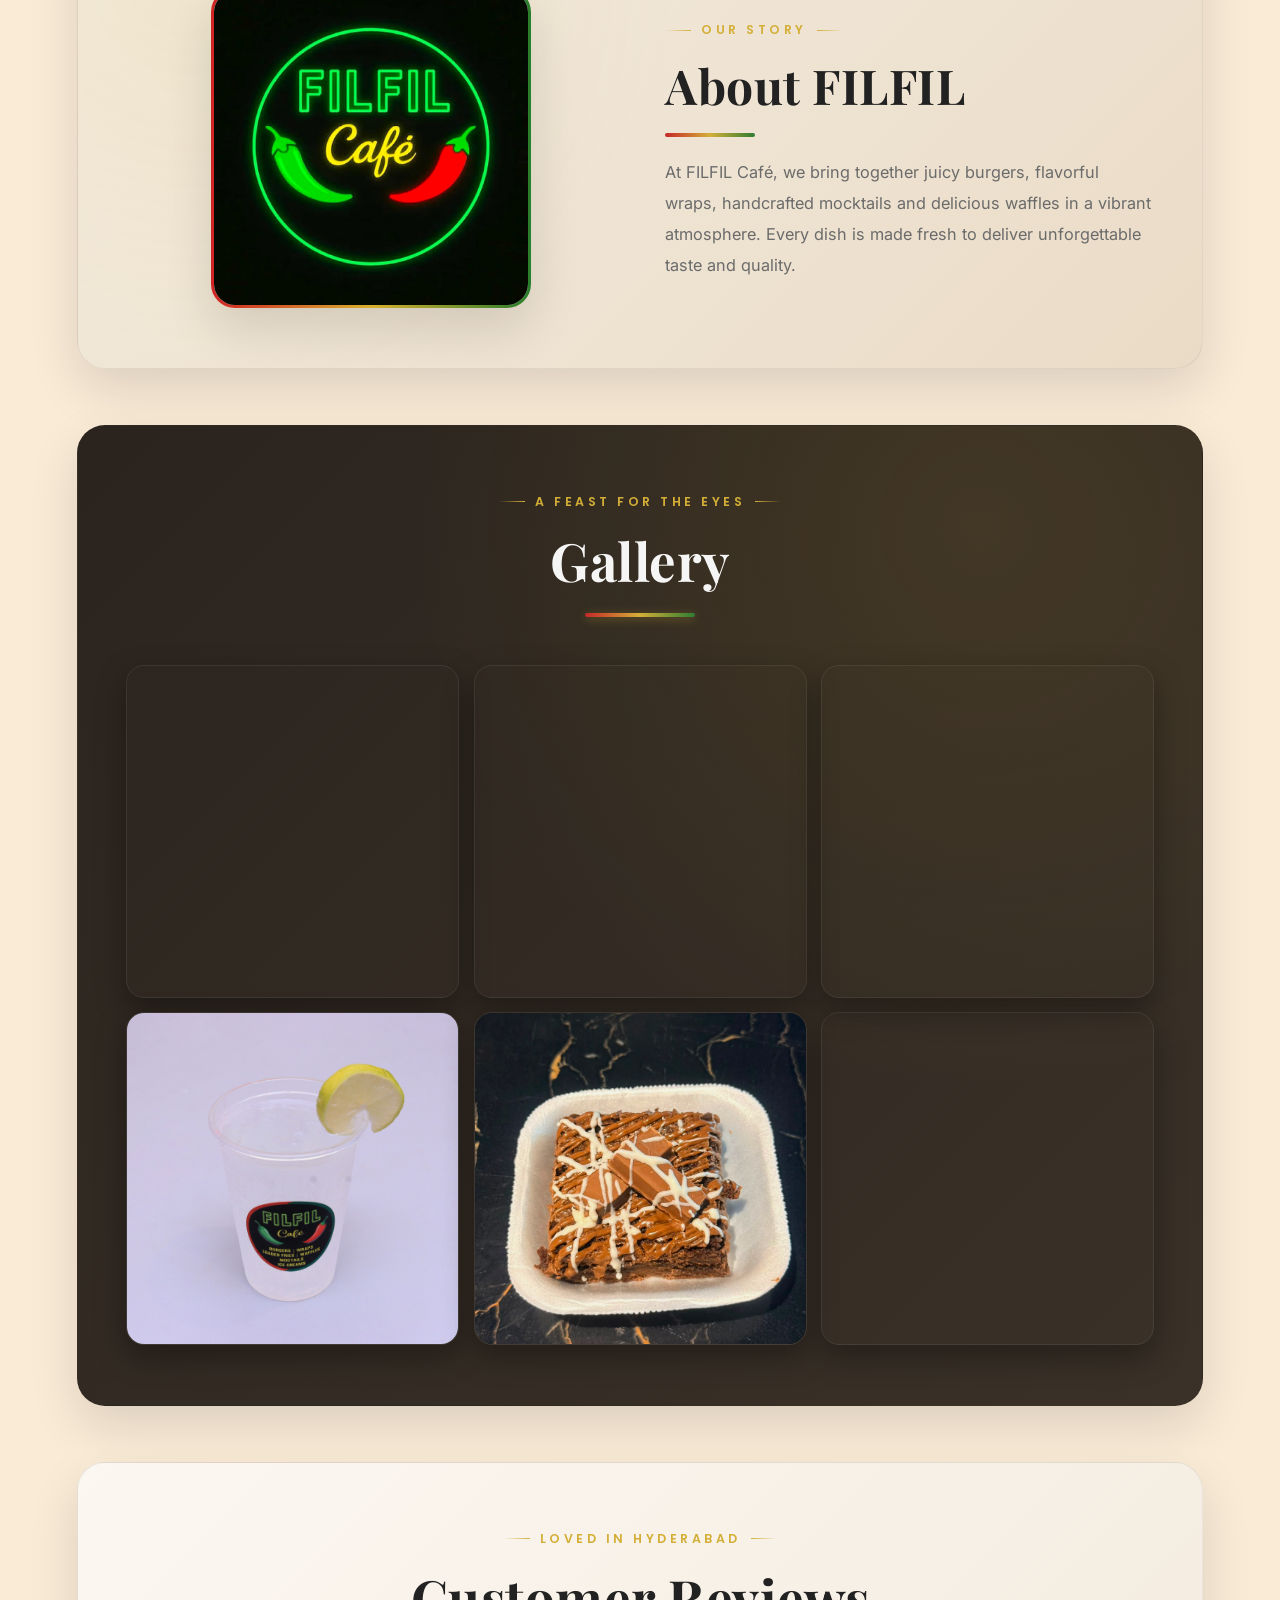
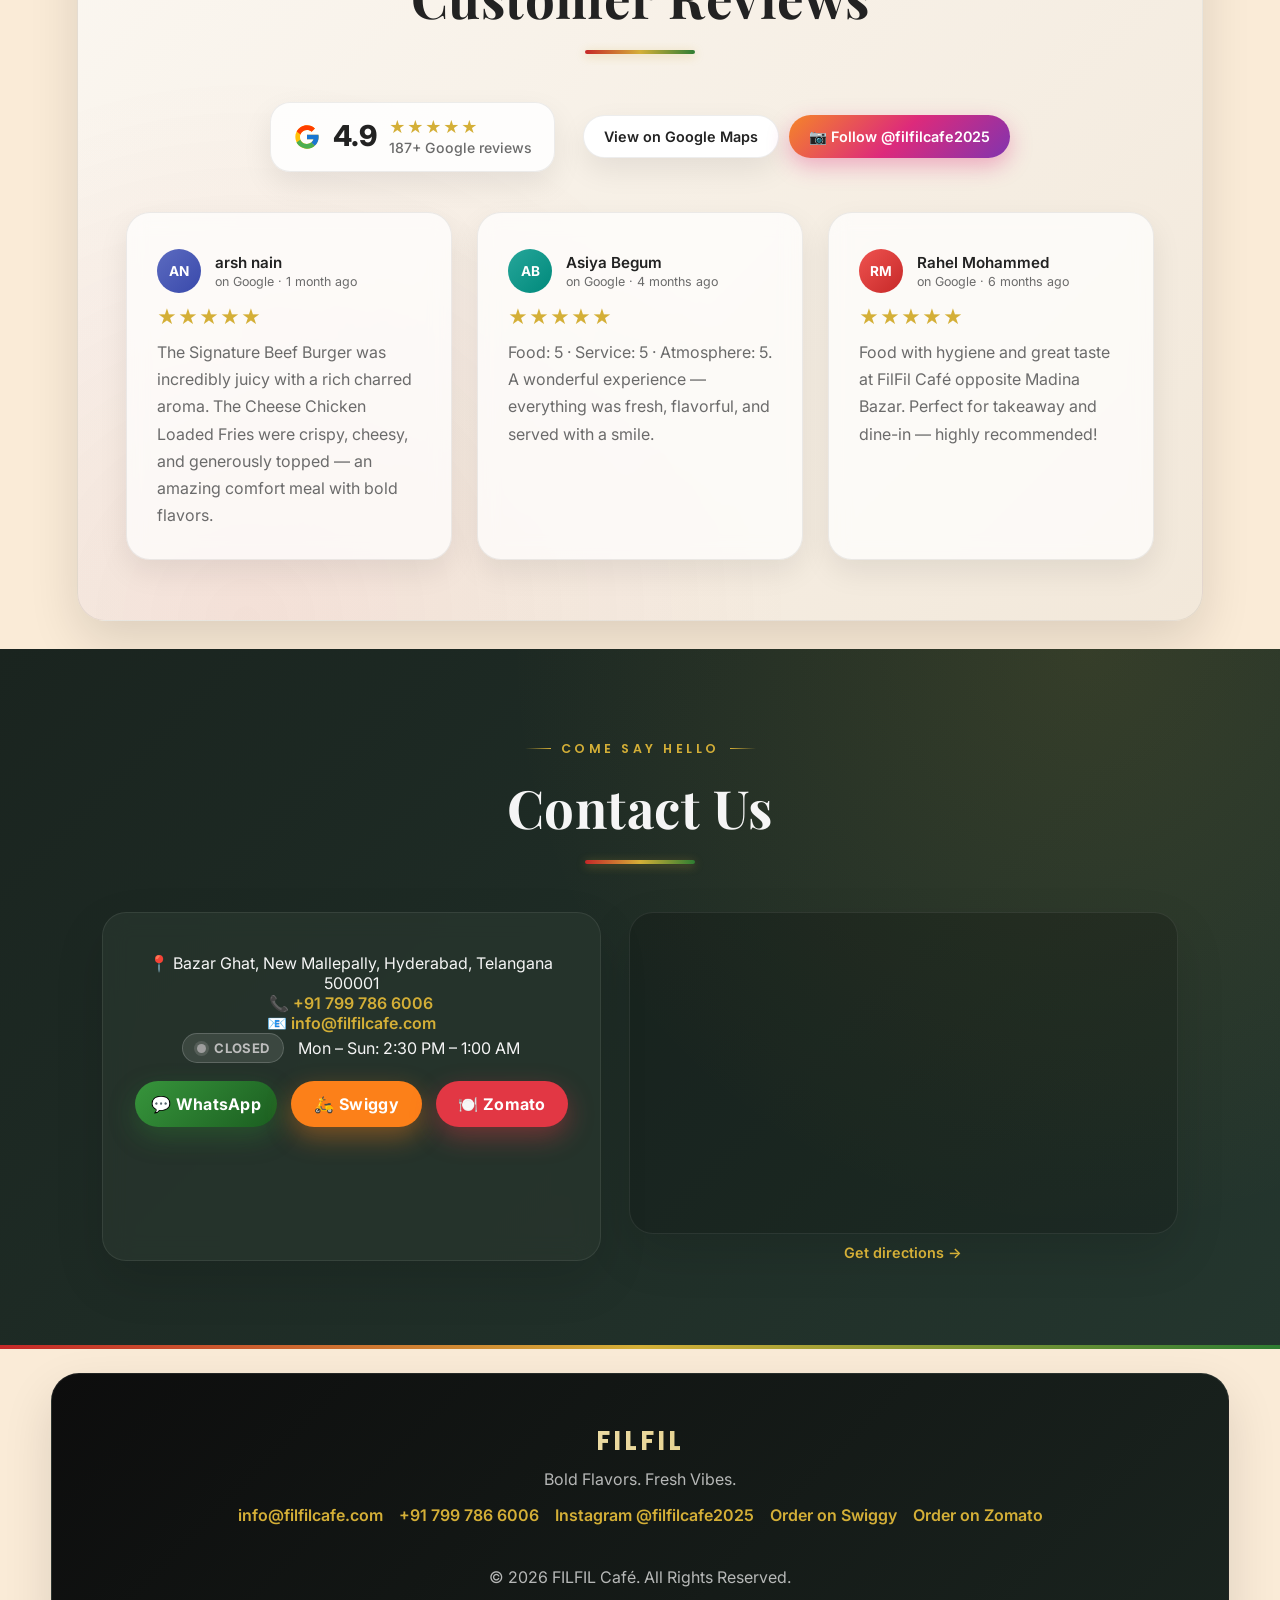
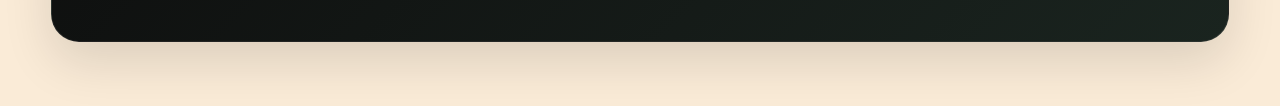
==== commit b419c4a6: "new video" ====
--- a/index.html
+++ b/index.html
@@ -1485,7 +1485,7 @@
 <section class="hero" id="home">
     <div class="hero-media" aria-hidden="true">
         <video class="hero-video hero-video-mobile" autoplay muted loop playsinline preload="metadata">
-            <source src="Filfil new video mobile.mp4" type="video/mp4">
+            <source src="Hamood video.mp4" type="video/mp4">
         </video>
         <video class="hero-video hero-video-desktop" autoplay muted loop playsinline preload="metadata">
             <source src="Filfil video dekstop.mp4" type="video/mp4">
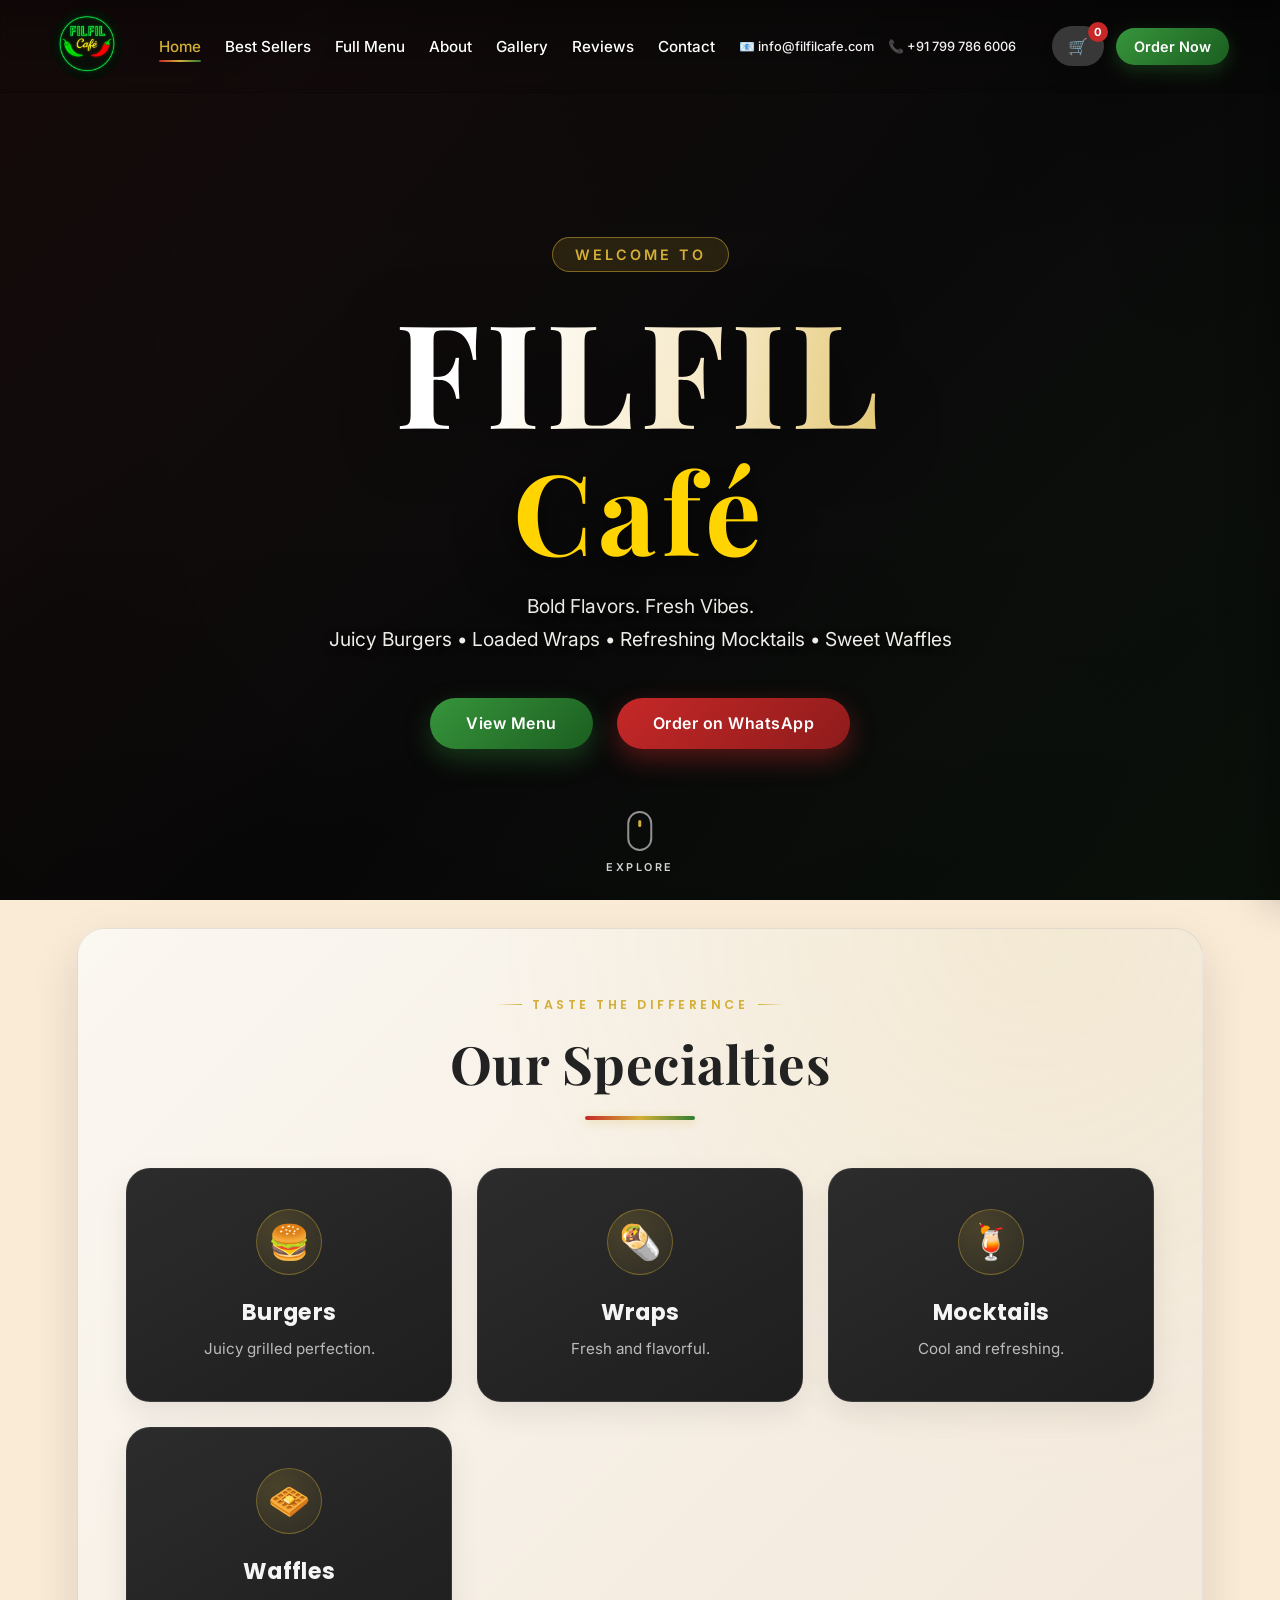
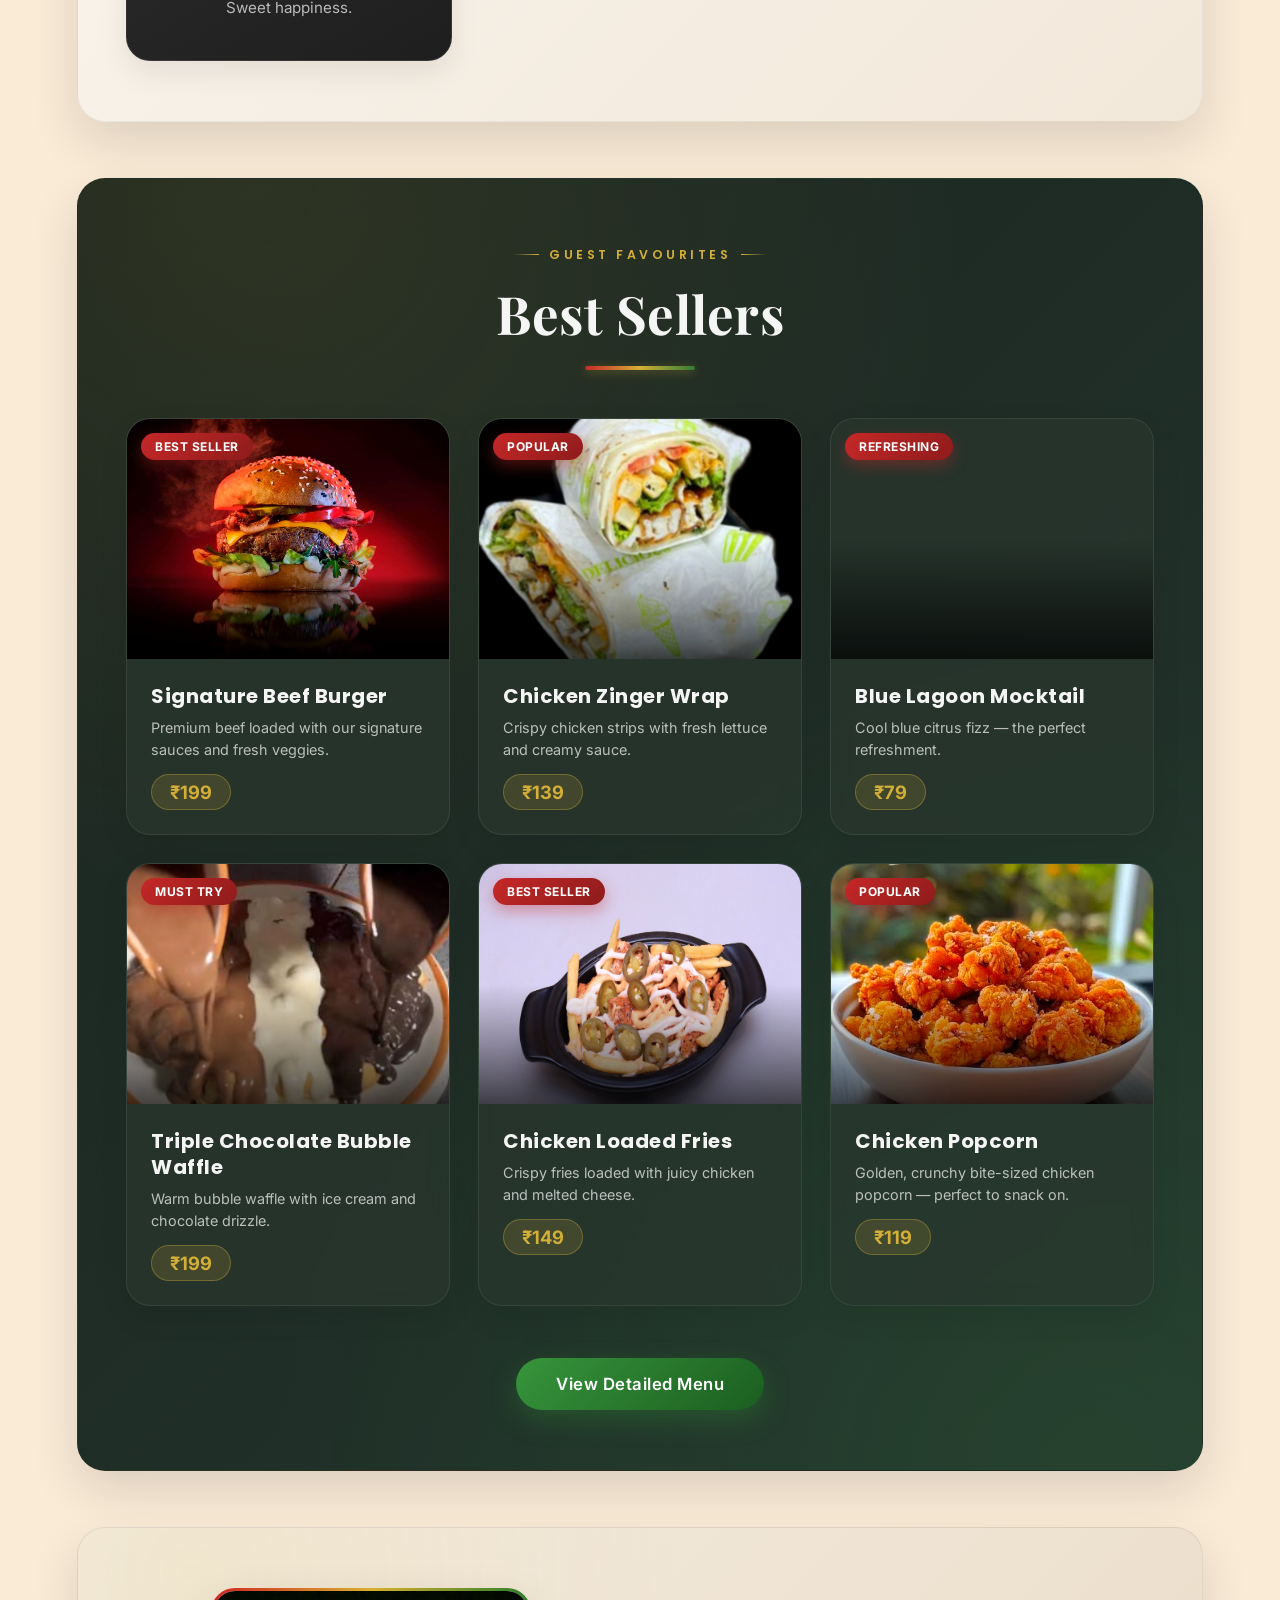
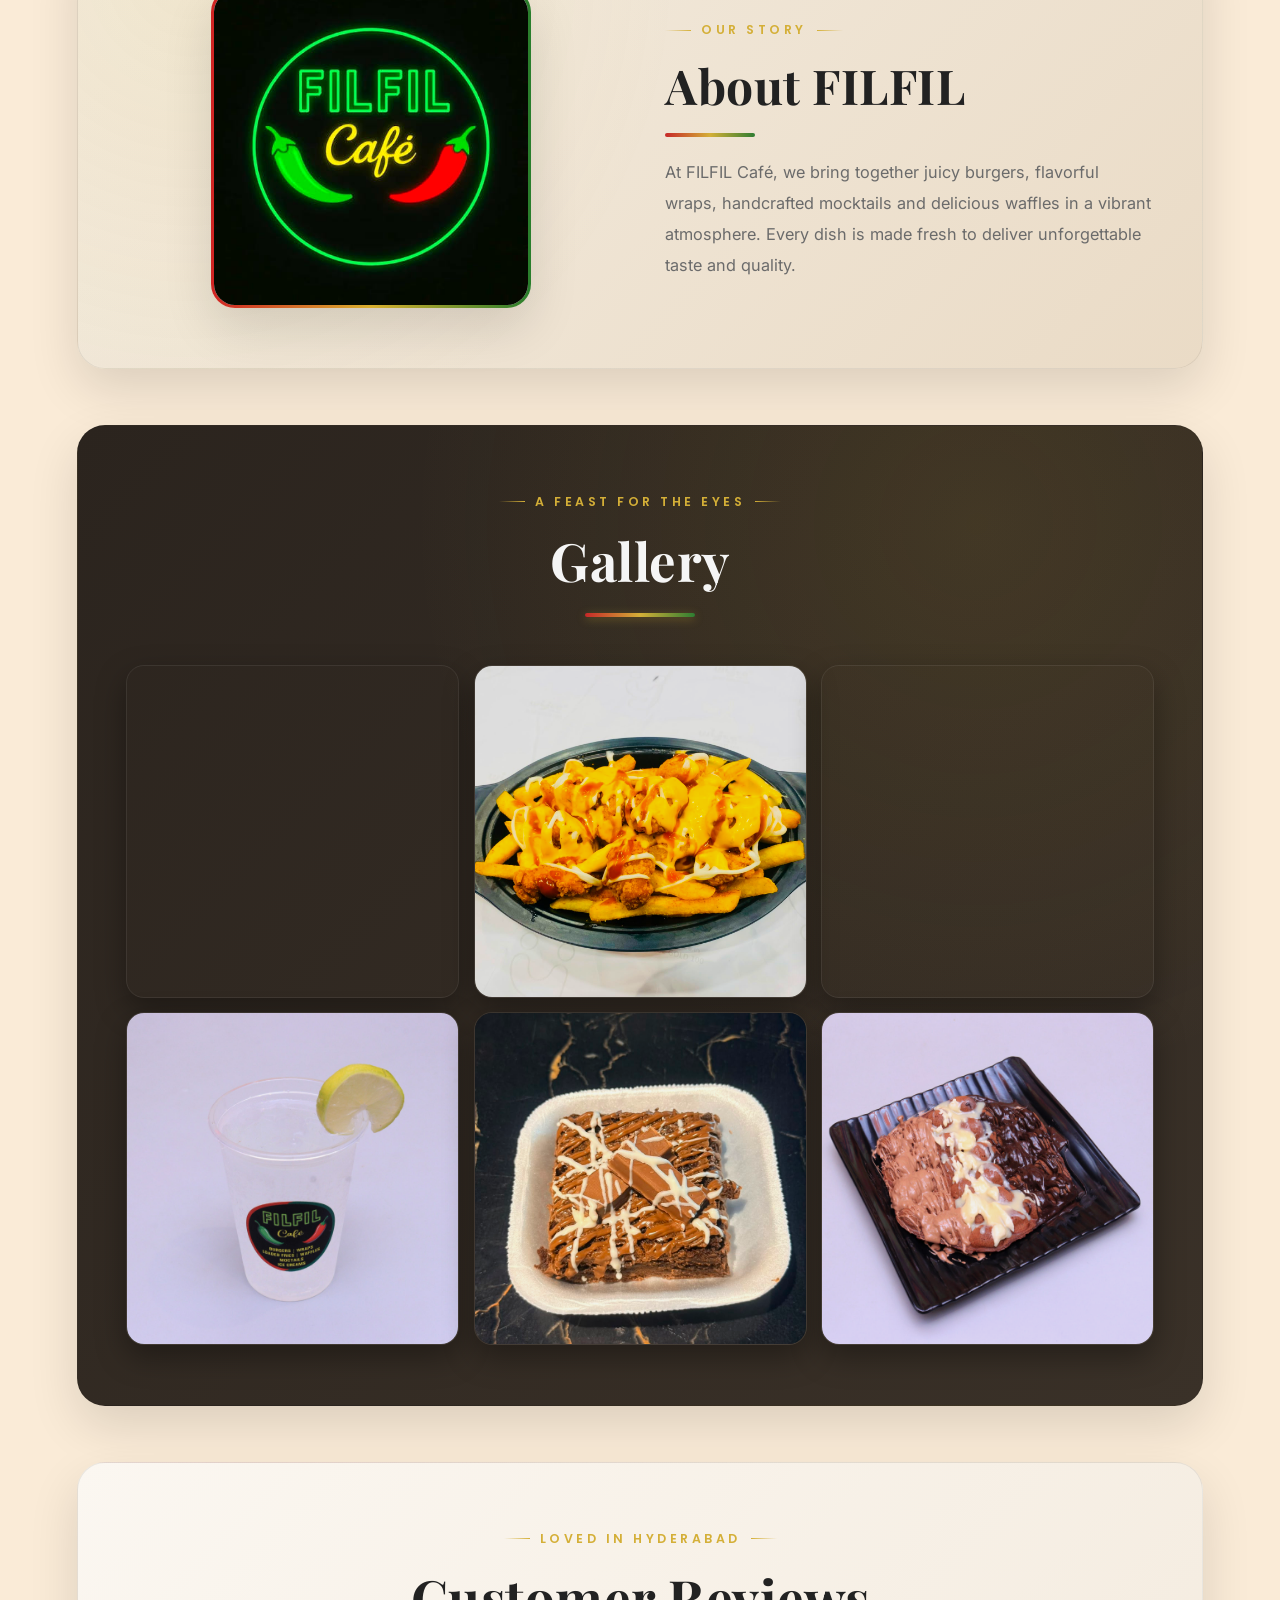
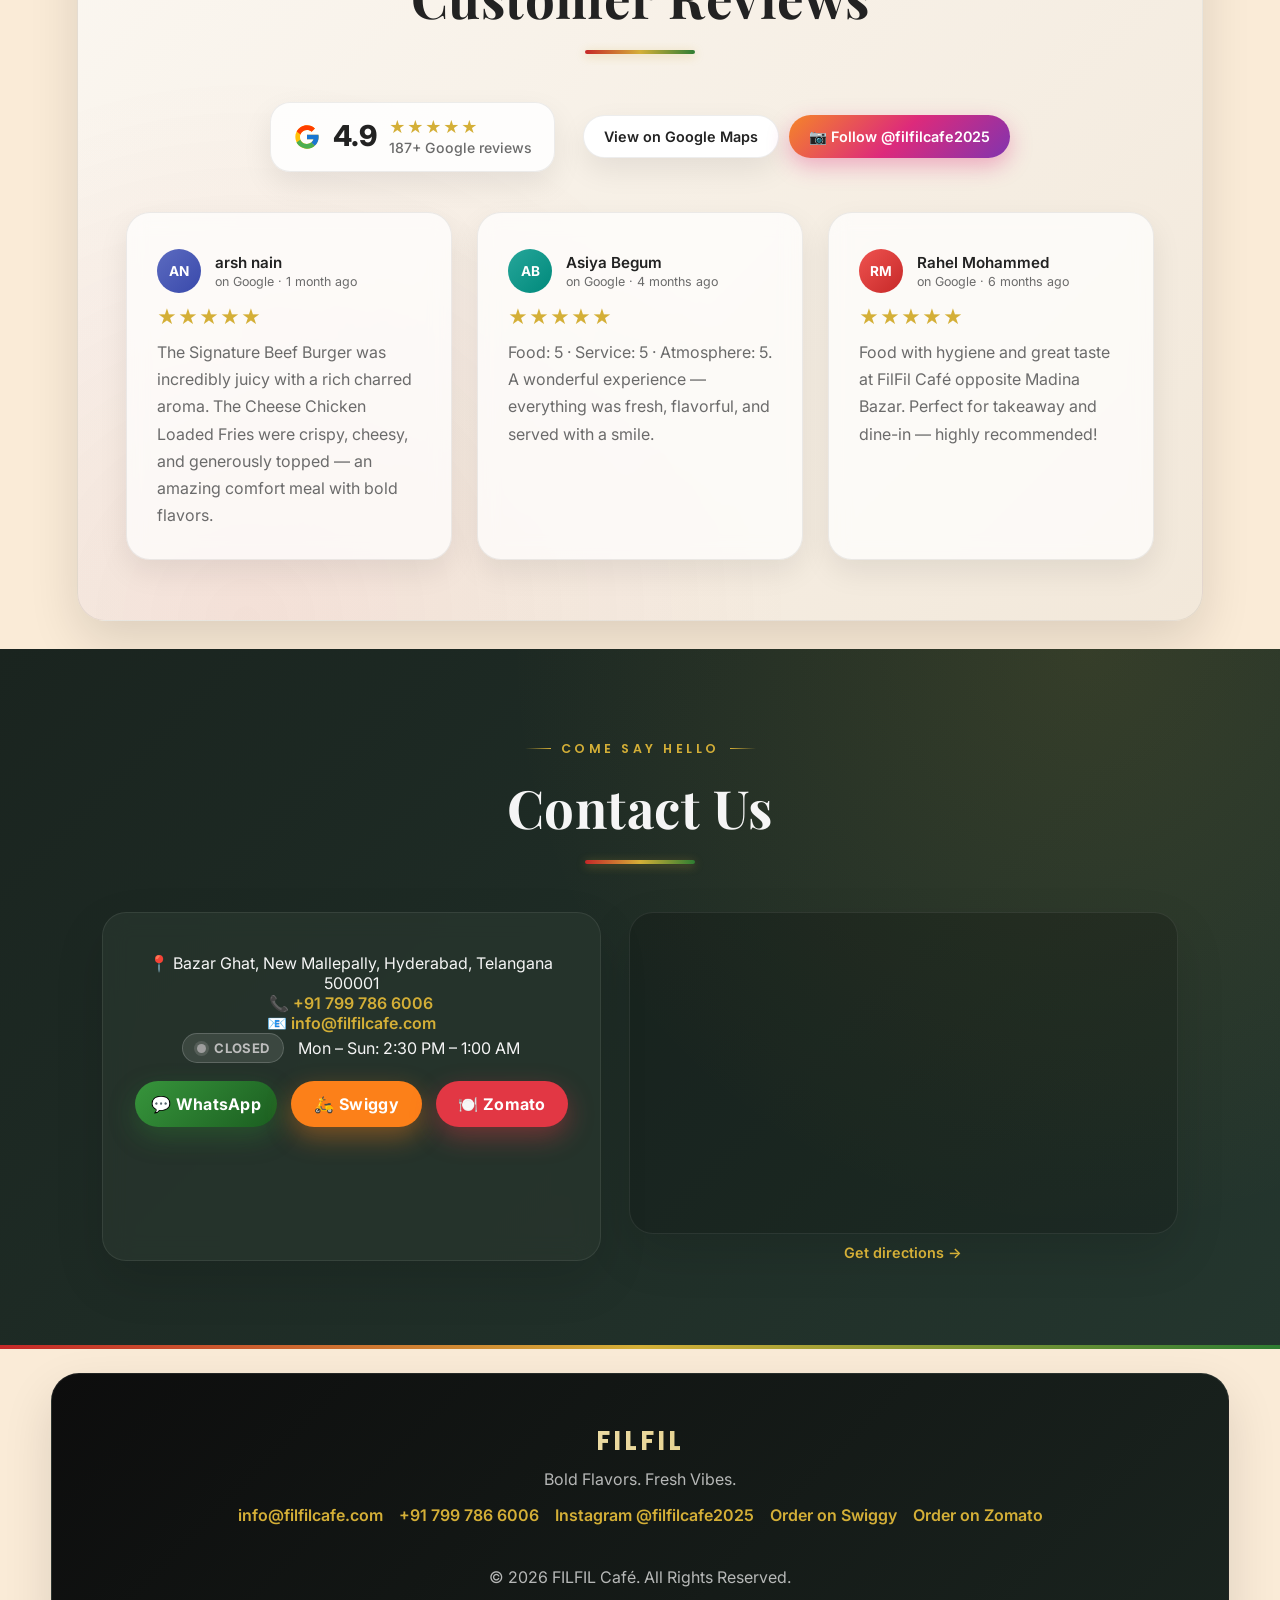
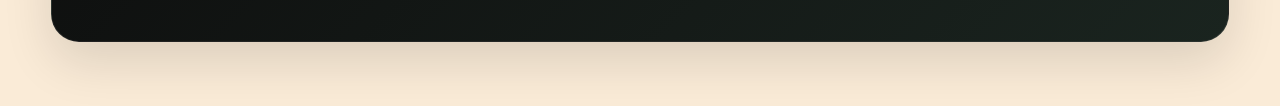
==== commit db821eef: "zmoato" ====
--- a/index.html
+++ b/index.html
@@ -1819,7 +1819,7 @@
         <a href="https://wa.me/917997866006" target="_blank" rel="noopener">+91 799 786 6006</a>
         <a href="https://www.instagram.com/filfilcafe2025/" target="_blank" rel="noopener noreferrer">Instagram @filfilcafe2025</a>
         <a href="https://www.swiggy.com/city/hyderabad/filfil-cafe-banjara-hills-new-mallepally-rest1056278" target="_blank" rel="noopener noreferrer">Order on Swiggy</a>
-        <a href="https://www.zomato.com/hyderabad/filfil-cafe-khairatabad" target="_blank" rel="noopener noreferrer">Order on Zomato</a>
+        <a href="https://www.zomato.com/hyderabad/filfil-cafe-khairatabad/order" target="_blank" rel="noopener noreferrer">Order on Zomato</a>
     </div>
     <br>
     <p>© 2026 FILFIL Café. All Rights Reserved.</p>
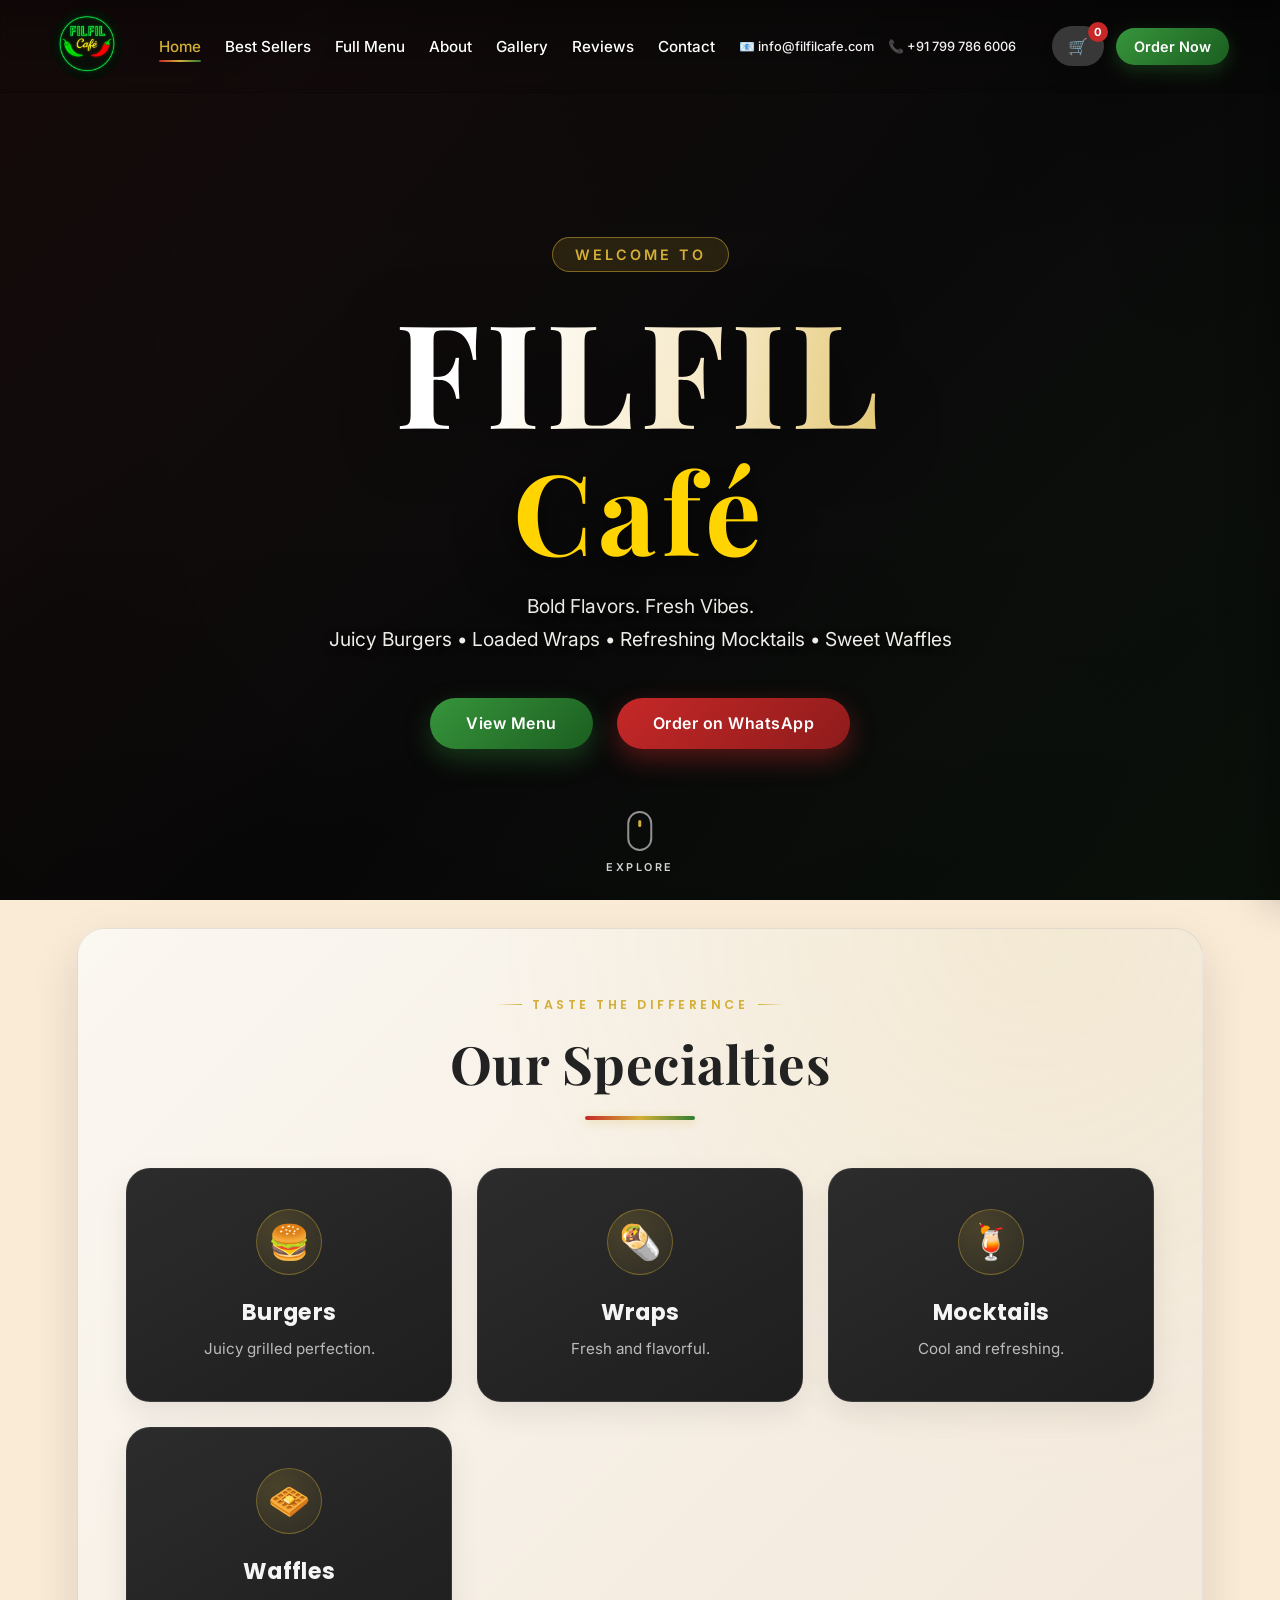
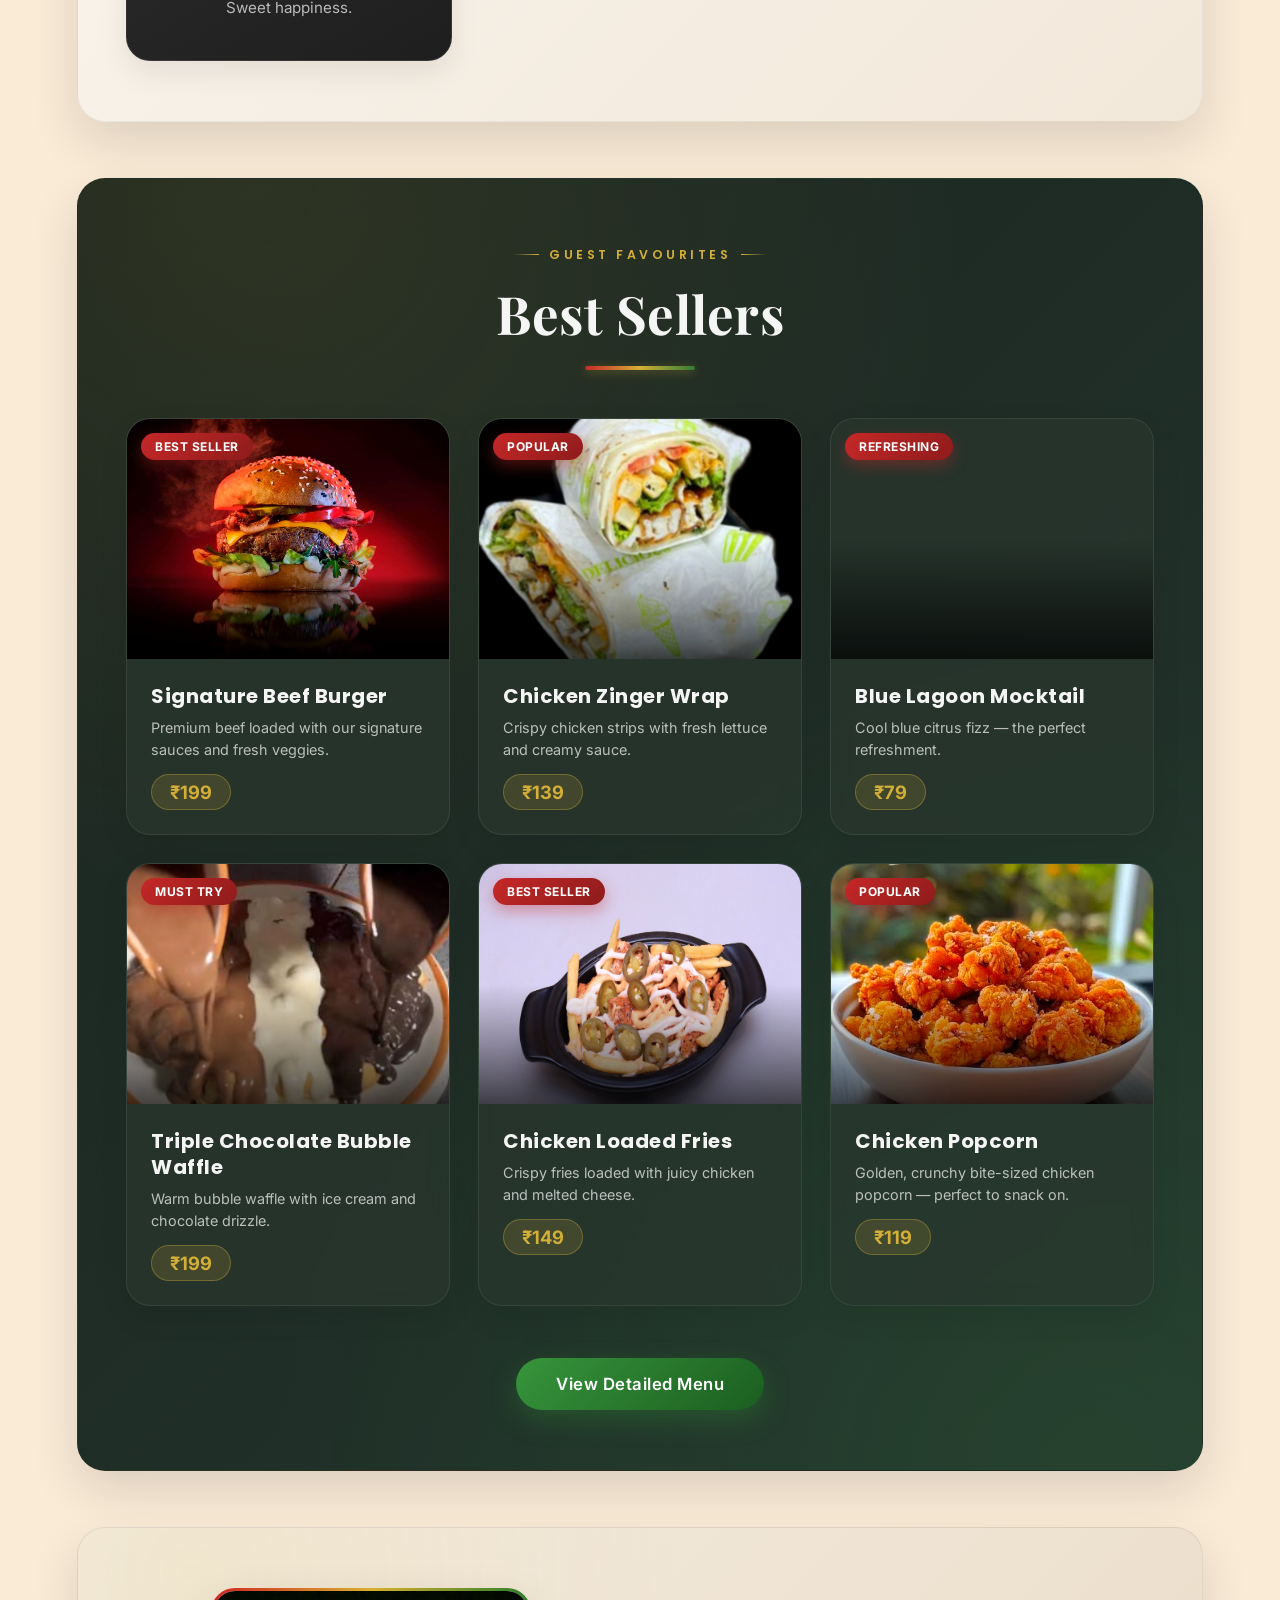
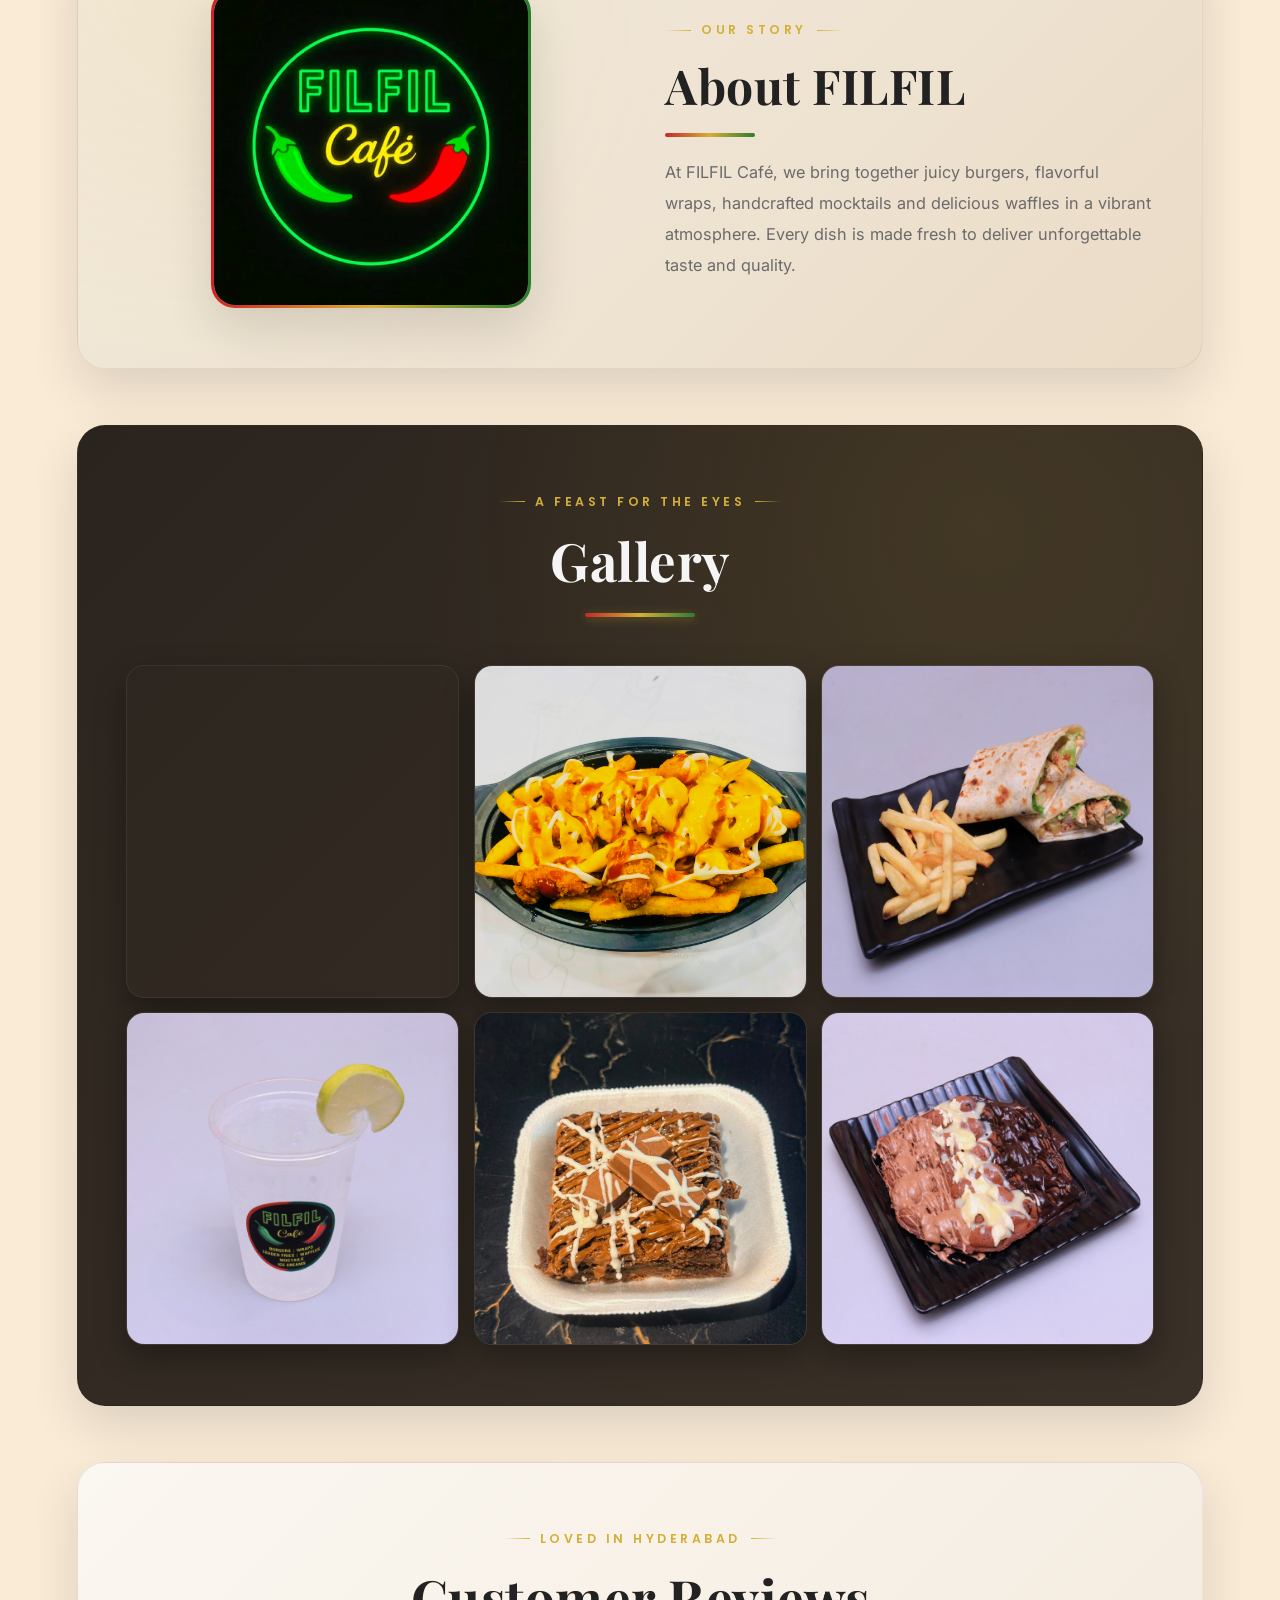
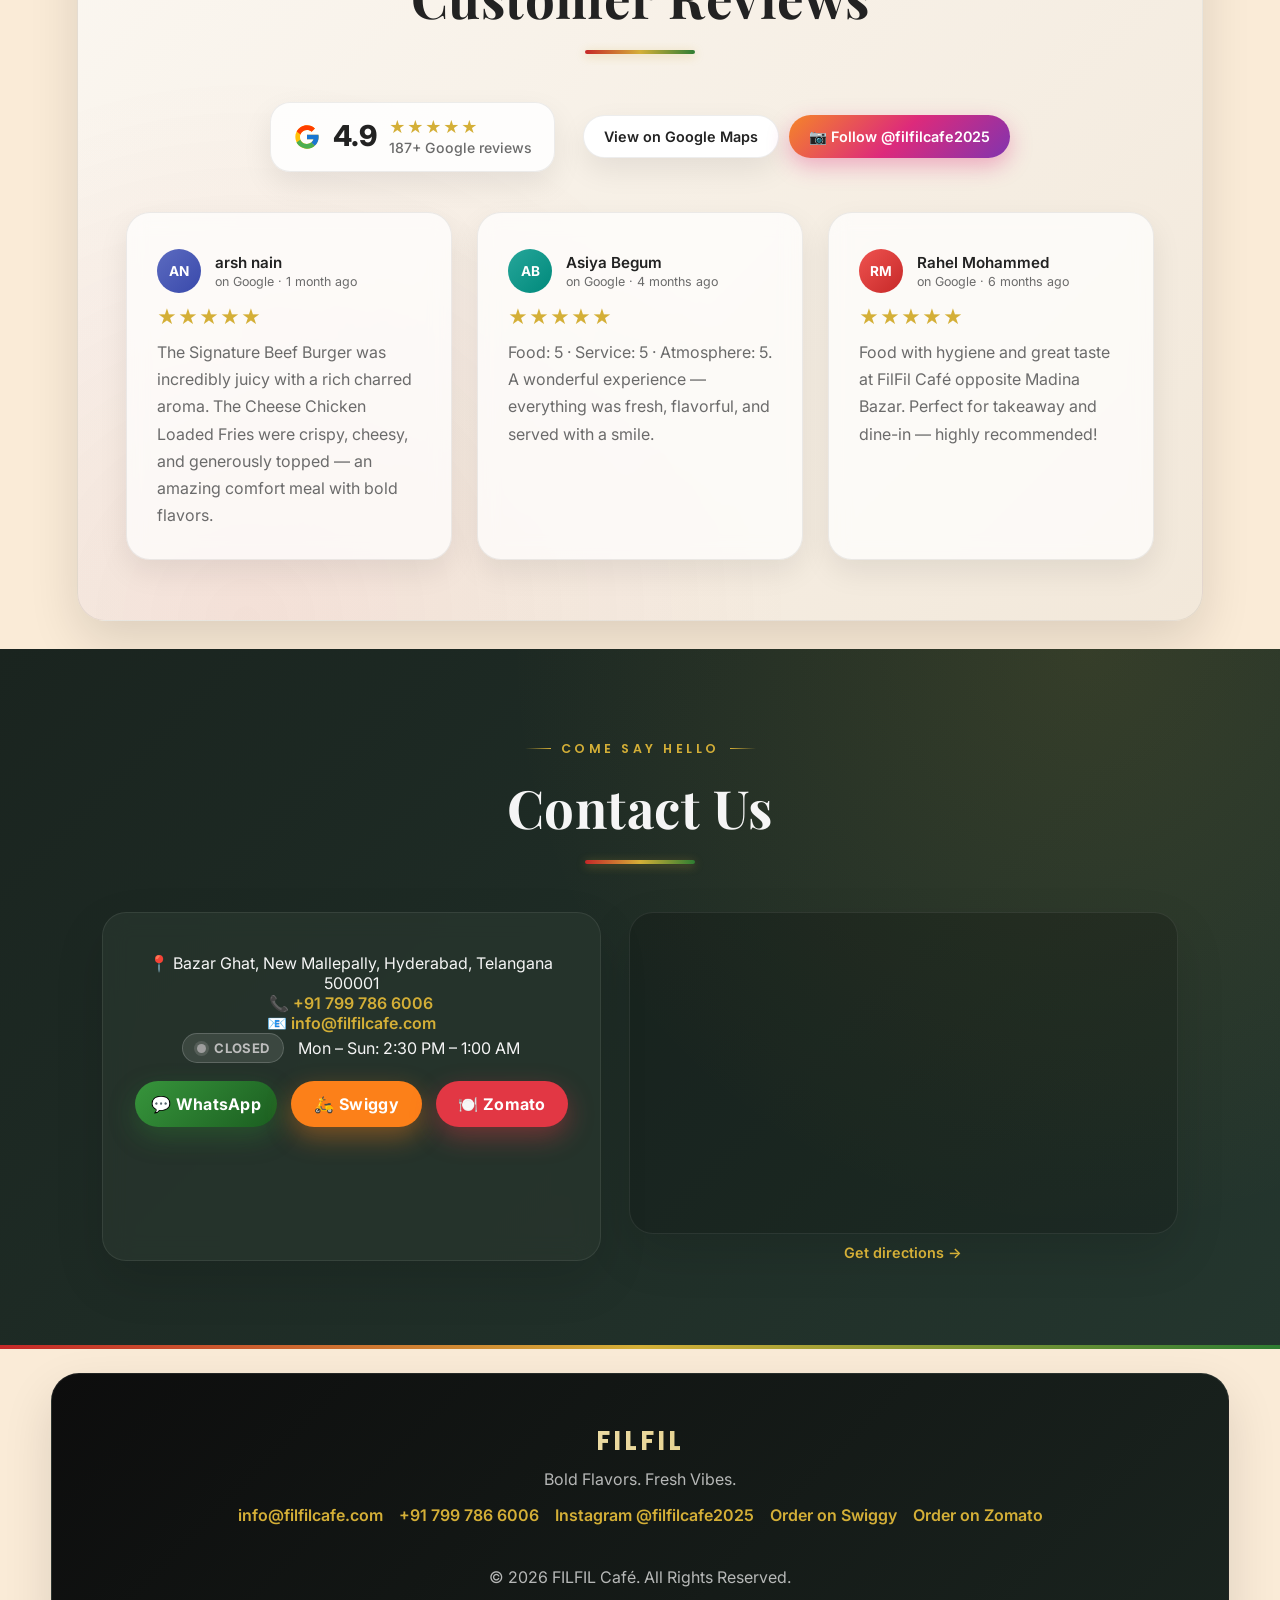
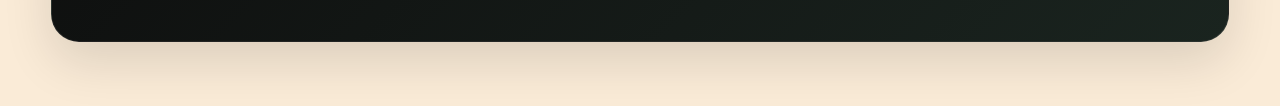
==== commit c9d3d9cd: "zomato" ====
--- a/index.html
+++ b/index.html
@@ -1786,7 +1786,7 @@
                 <div class="delivery-btns">
                     <a class="delivery-btn btn-whatsapp" href="https://wa.me/917997866006?text=Hello%20FILFIL%20Caf%C3%A9!%20I%20would%20like%20to%20place%20an%20order." target="_blank" rel="noopener" aria-label="Order FILFIL Café on WhatsApp">💬 WhatsApp</a>
                     <a class="delivery-btn btn-swiggy" href="https://www.swiggy.com/city/hyderabad/filfil-cafe-banjara-hills-new-mallepally-rest1056278" target="_blank" rel="noopener noreferrer" aria-label="Order FILFIL Café on Swiggy">🛵 Swiggy</a>
-                    <a class="delivery-btn btn-zomato" href="https://www.zomato.com/hyderabad/filfil-cafe-khairatabad" target="_blank" rel="noopener noreferrer" aria-label="Order FILFIL Café on Zomato">🍽️ Zomato</a>
+                    <a class="delivery-btn btn-zomato" href="https://www.zomato.com/hyderabad/filfil-cafe-khairatabad/order" target="_blank" rel="noopener noreferrer" aria-label="Order FILFIL Café on Zomato">🍽️ Zomato</a>
                 </div>
 
             </div>
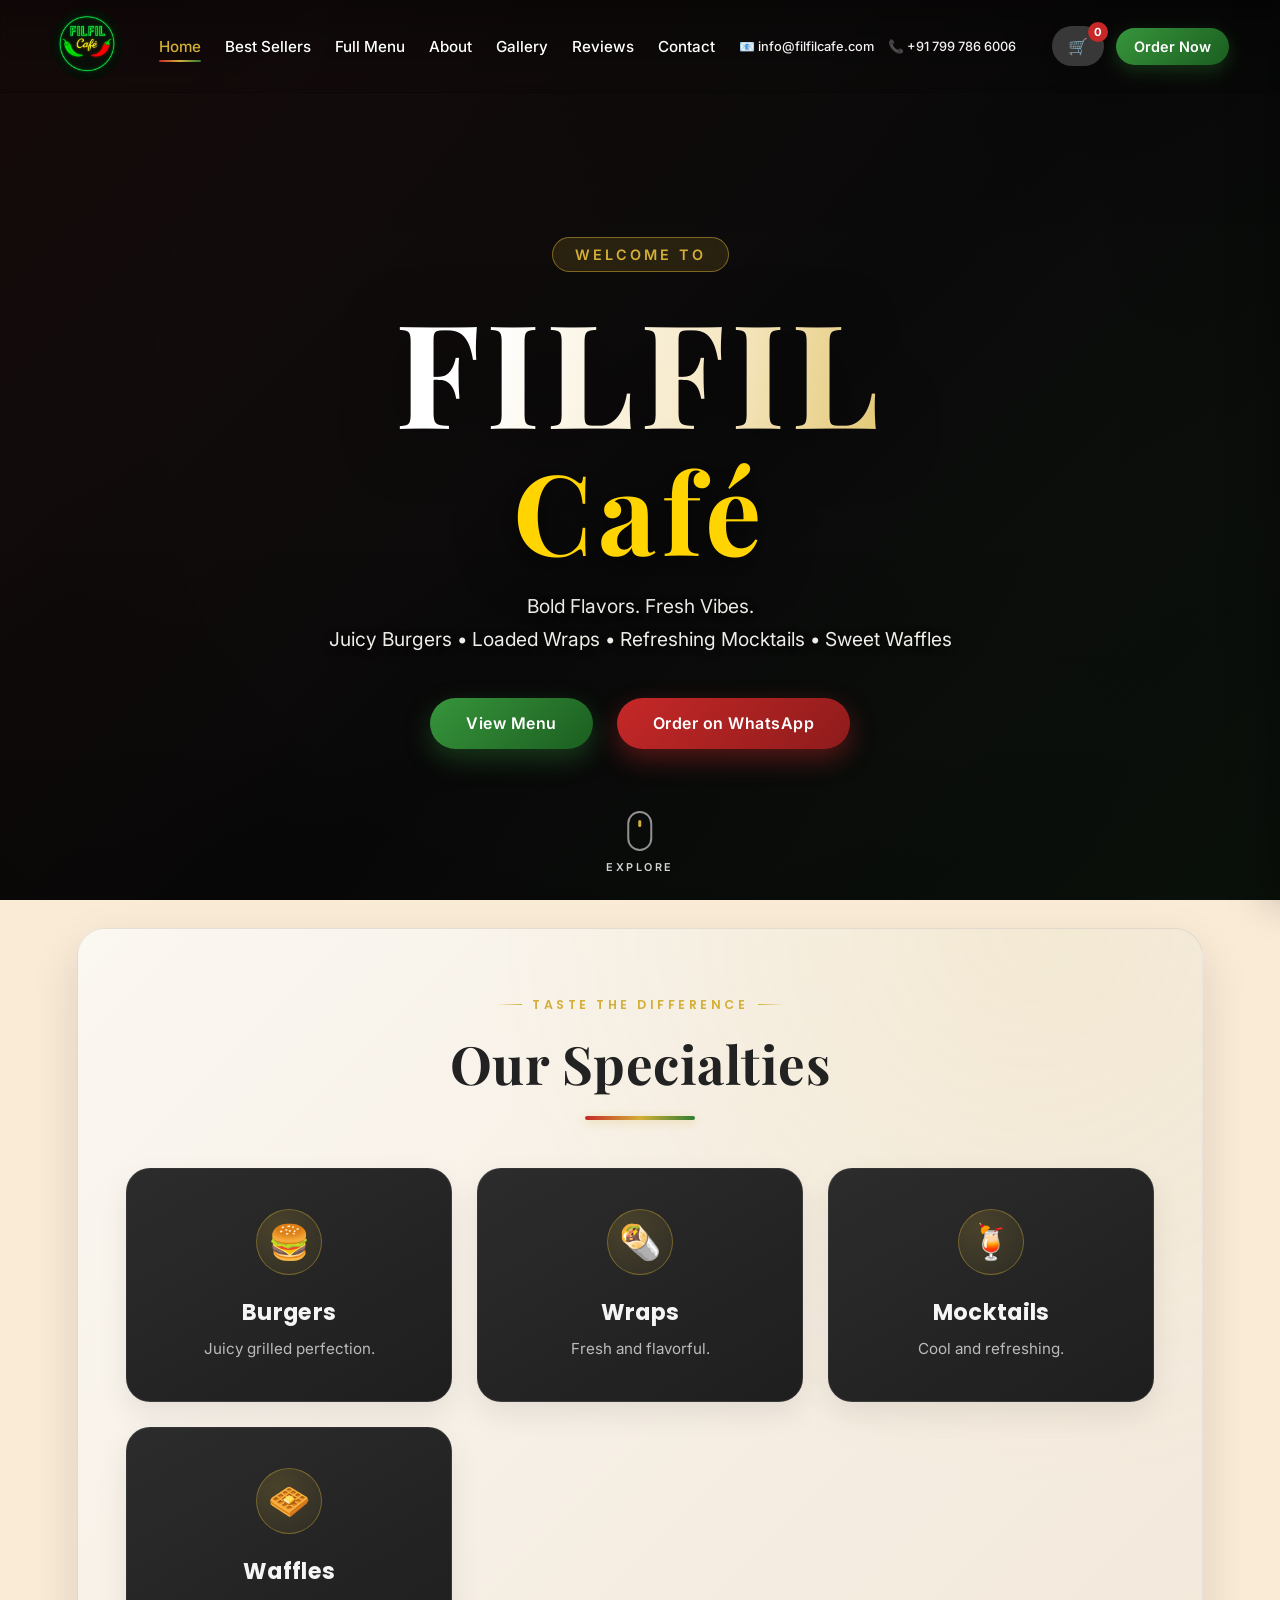
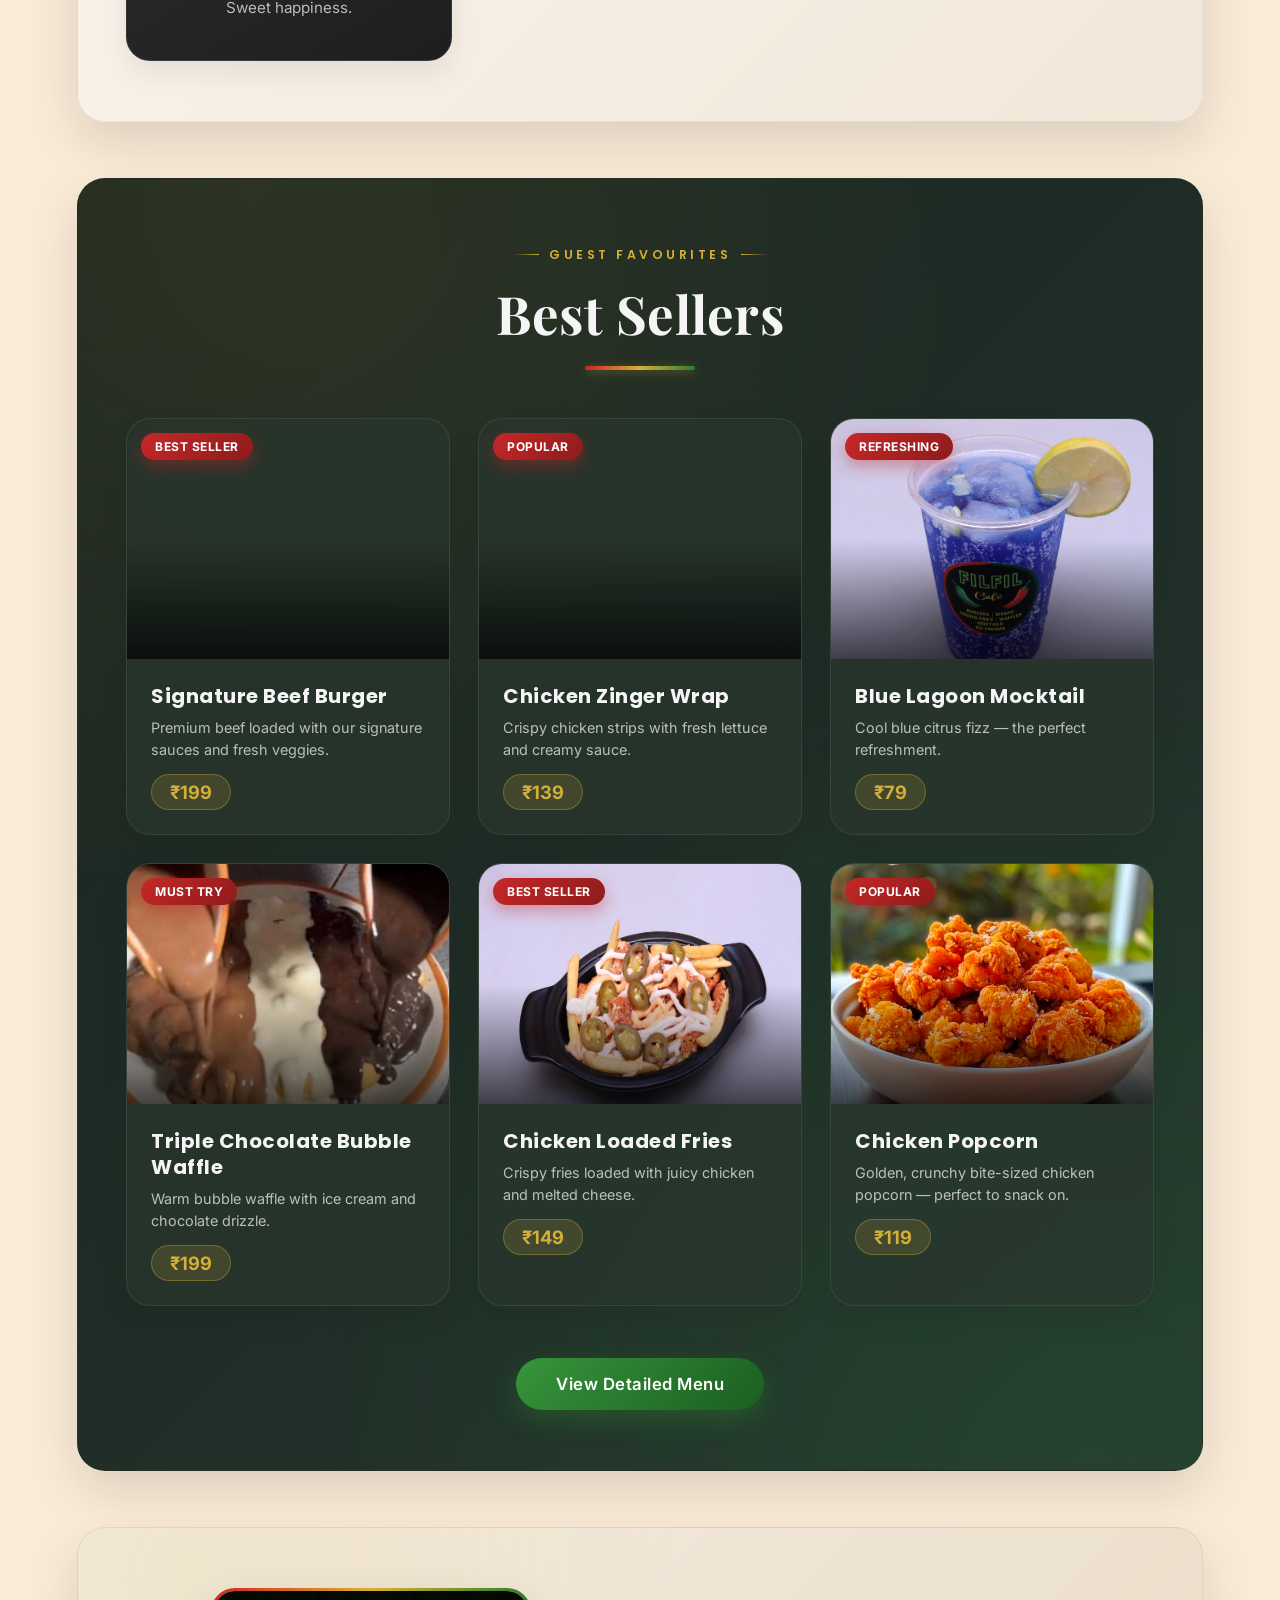
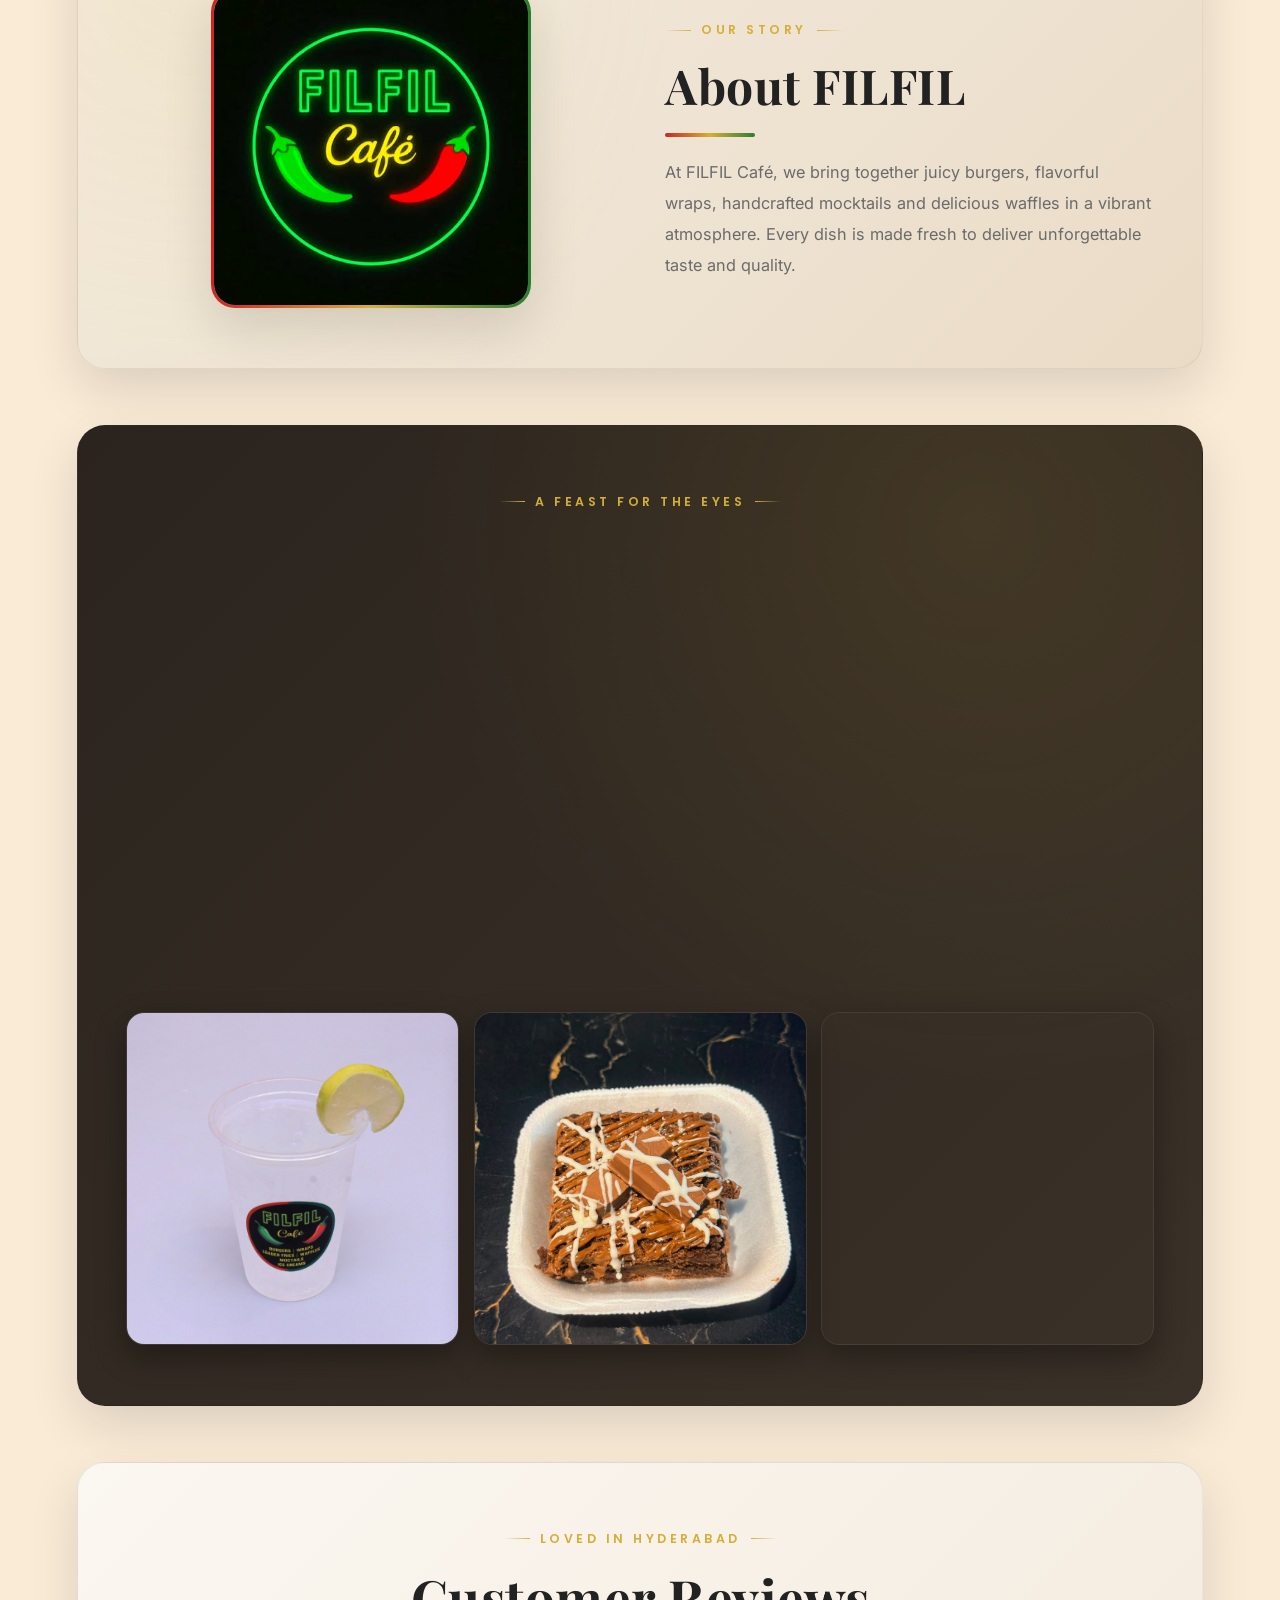
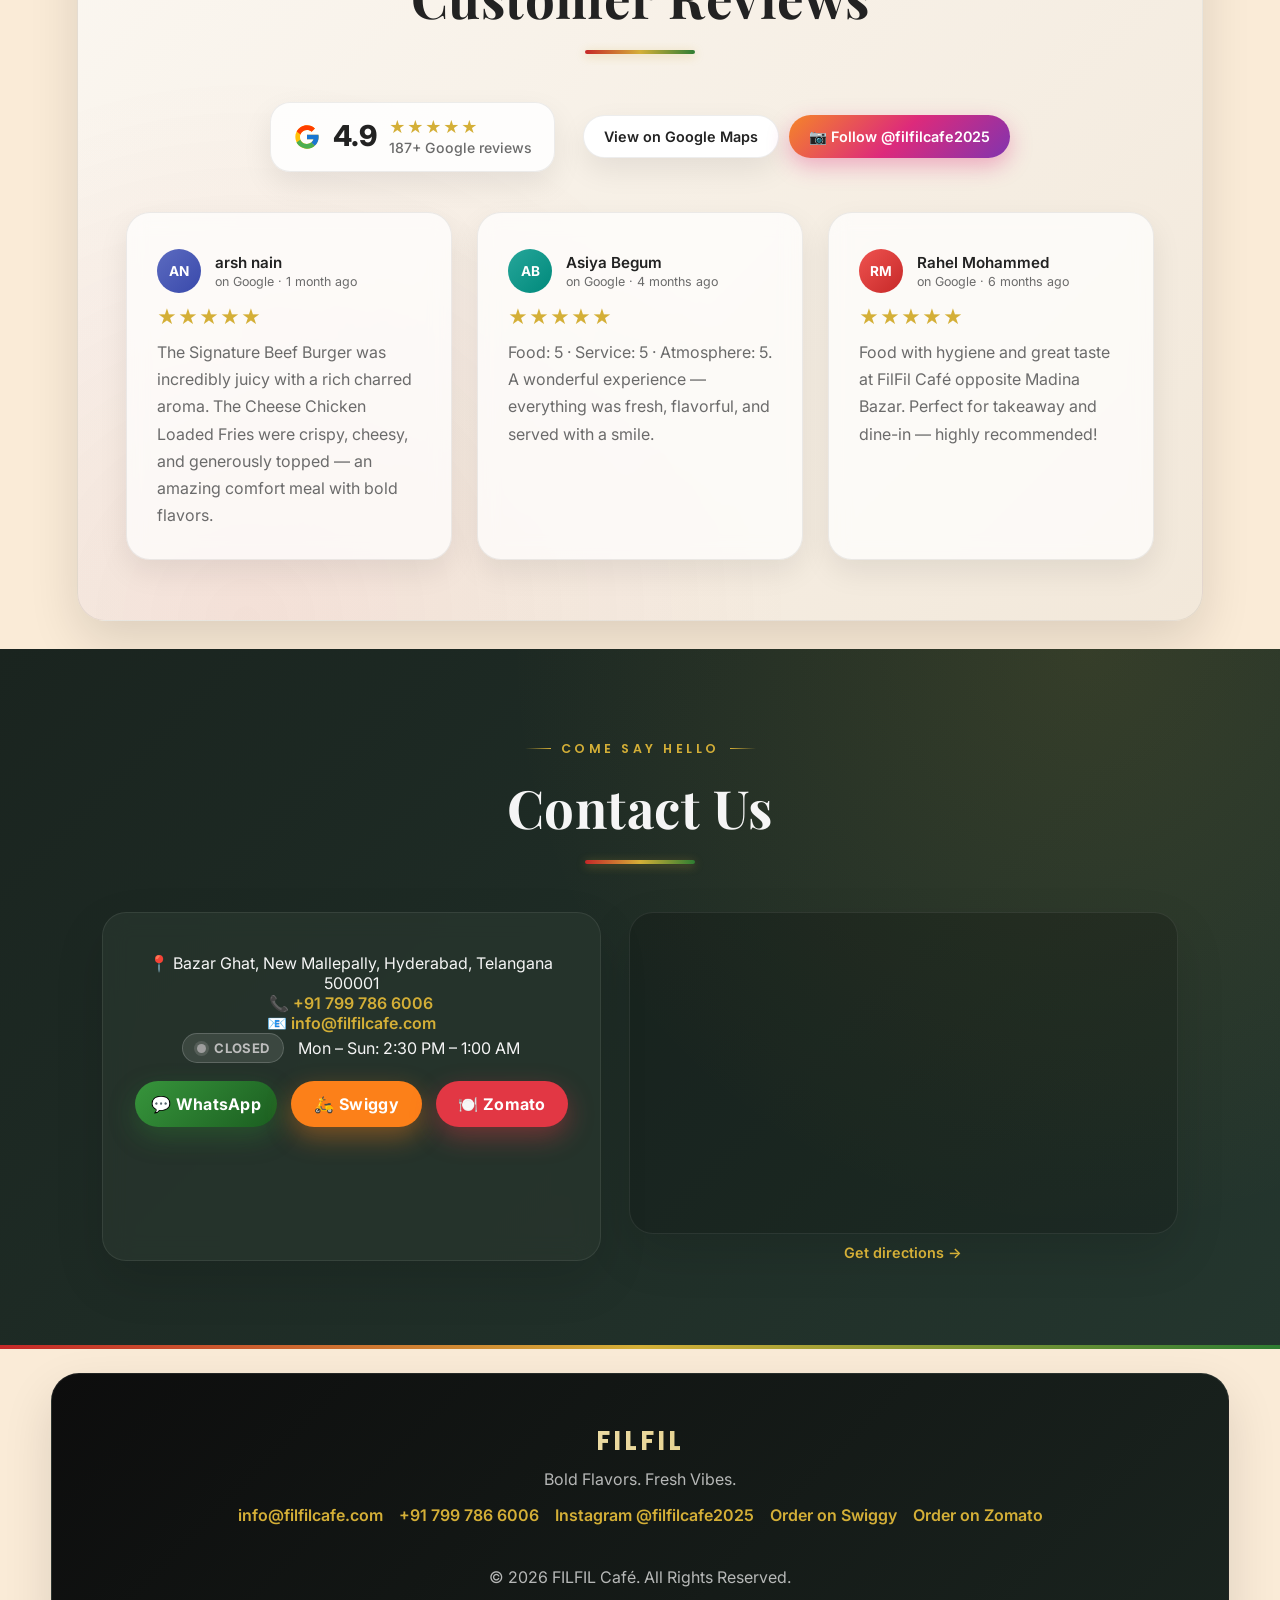
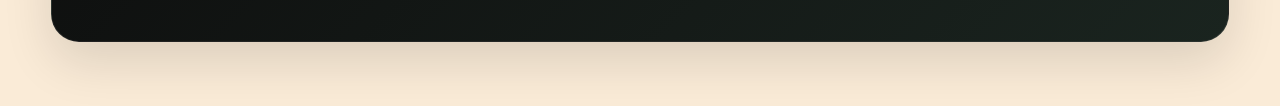
==== commit d56b071f: "added logo in the web name" ====
--- a/index.html
+++ b/index.html
@@ -3,7 +3,8 @@
 <head>
 <meta charset="UTF-8">
 <meta name="viewport" content="width=device-width, initial-scale=1.0, viewport-fit=cover">
-<title>FILFIL Café | Bold Flavors. Fresh Vibes.</title>
+<title>FILFIL Café</title>
+<link rel="icon" type="image/jpeg" href="logo.jpeg">
 
 <link rel="preconnect" href="https://fonts.googleapis.com">
 <link rel="preconnect" href="https://fonts.gstatic.com" crossorigin>
@@ -1853,30 +1854,55 @@
     if (!badge) return;
 
     const textEl = badge.querySelector('.open-text');
-    const OPEN = 10 * 60;
-    const CLOSE = 23 * 60;
-
-    function updateOpenStatus() {
+    // 2:30 PM – 1:00 AM (Asia/Kolkata), overnight
+    const OPEN = 14 * 60 + 30;
+    const CLOSE = 1 * 60;
+    let timer = null;
+
+    function getIndiaMinutes() {
         const parts = new Intl.DateTimeFormat('en-IN', {
             timeZone: 'Asia/Kolkata',
             hour: 'numeric',
             minute: 'numeric',
+            second: 'numeric',
             hour12: false
         }).formatToParts(new Date());
 
-        const hour = Number(parts.find((p) => p.type === 'hour').value);
+        const hour = Number(parts.find((p) => p.type === 'hour').value) % 24;
         const minute = Number(parts.find((p) => p.type === 'minute').value);
-        const now = hour * 60 + minute;
-        const isOpen = now >= OPEN && now < CLOSE;
+        const second = Number(parts.find((p) => p.type === 'second').value);
+        return { now: hour * 60 + minute, second };
+    }
+
+    function msUntilNextBoundary(now, second) {
+        // Flip at the next open (2:30 PM) or close (1:00 AM)
+        const target = now >= OPEN || now < CLOSE ? CLOSE : OPEN;
+        let minsLeft = target - now;
+        if (minsLeft <= 0) minsLeft += 24 * 60;
+        return Math.max(1000, minsLeft * 60 * 1000 - second * 1000);
+    }
+
+    function updateOpenStatus() {
+        const { now, second } = getIndiaMinutes();
+        const isOpen = now >= OPEN || now < CLOSE;
 
         badge.classList.toggle('is-open', isOpen);
         badge.classList.toggle('is-closed', !isOpen);
         if (textEl) textEl.textContent = isOpen ? 'Open now' : 'Closed';
         badge.setAttribute('aria-label', isOpen ? 'Café is open now' : 'Café is currently closed');
+
+        clearTimeout(timer);
+        // Cap delay so background tabs still catch open/close flips
+        const delay = Math.min(msUntilNextBoundary(now, second), 30000);
+        timer = setTimeout(updateOpenStatus, delay);
     }
 
     updateOpenStatus();
-    setInterval(updateOpenStatus, 60000);
+    document.addEventListener('visibilitychange', () => {
+        if (document.visibilityState === 'visible') updateOpenStatus();
+    });
+    window.addEventListener('pageshow', updateOpenStatus);
+    window.addEventListener('focus', updateOpenStatus);
 })();
 
 (function () {
